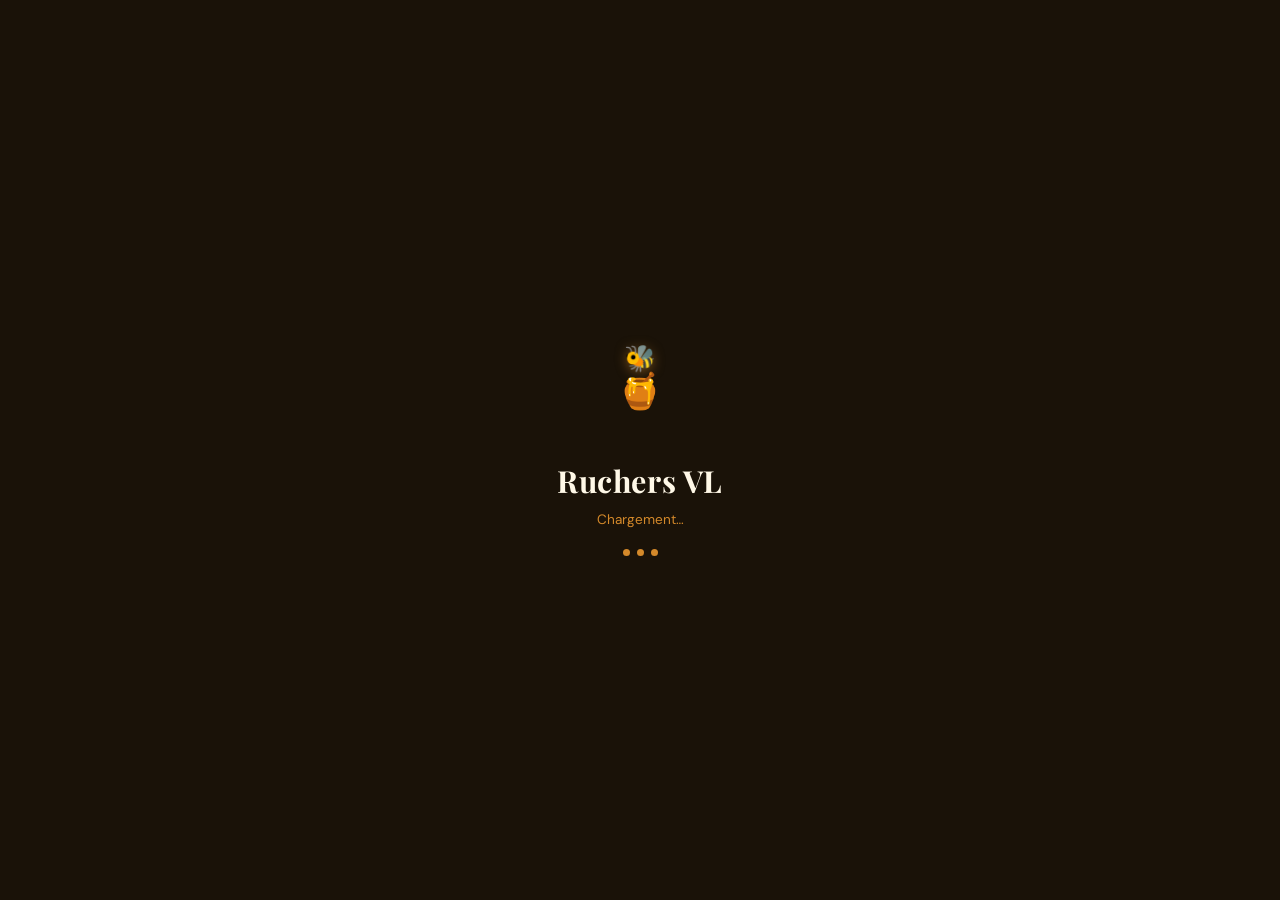
==== index.html @ e81f7f25 "Merge pull request #5 from Haotakush/feature/recap-declaration-mouvement feat: récapitulatif déclara" ====
<!DOCTYPE html>
<html lang="fr">
<head>
  <meta charset="UTF-8">
  <meta name="viewport" content="width=device-width, initial-scale=1.0, viewport-fit=cover">
  <meta name="apple-mobile-web-app-capable" content="yes">
  <meta name="apple-mobile-web-app-status-bar-style" content="black-translucent">
  <meta name="apple-mobile-web-app-title" content="Ruchers VL">
  <meta name="theme-color" content="#1A1208">
  <title>Ruchers VL</title>
  <link rel="manifest" href="manifest.json">
  <link rel="apple-touch-icon" href="data:image/svg+xml,<svg xmlns='http://www.w3.org/2000/svg' viewBox='0 0 100 100'><rect width='100' height='100' rx='22' fill='%231A1208'/><text y='.9em' font-size='72' x='12'>🐝</text></svg>">
  <link href="https://fonts.googleapis.com/css2?family=Playfair+Display:wght@700&family=DM+Sans:wght@300;400;500;600&family=DM+Mono:wght@400;500&display=swap" rel="stylesheet">
  <link rel="stylesheet" href="https://cdnjs.cloudflare.com/ajax/libs/leaflet/1.9.4/leaflet.min.css">
  <script src="https://cdnjs.cloudflare.com/ajax/libs/leaflet/1.9.4/leaflet.min.js"></script>
  <script src="https://www.gstatic.com/firebasejs/10.12.0/firebase-app-compat.js"></script>
  <script src="https://www.gstatic.com/firebasejs/10.12.0/firebase-auth-compat.js"></script>
  <script src="https://www.gstatic.com/firebasejs/10.12.0/firebase-firestore-compat.js"></script>
  <script src="https://www.gstatic.com/firebasejs/10.12.0/firebase-storage-compat.js"></script>
  <link rel="stylesheet" href="css/style.css">
  <style>
    /* =====================================================
       LOADING SCREEN — Écran de chargement
       ===================================================== */
    #loading-screen {
      position: fixed;
      inset: 0;
      background: #1A1208;
      display: flex;
      align-items: center;
      justify-content: center;
      z-index: 99999;
      opacity: 1;
      transition: opacity 0.45s ease;
    }
    #loading-screen.ls-fade-out {
      opacity: 0;
      pointer-events: none;
    }
    .ls-content {
      display: flex;
      flex-direction: column;
      align-items: center;
      gap: 10px;
      padding: 0 24px;
    }
    /* Conteneur de l'orbite */
    .ls-bee-wrap {
      position: relative;
      width: 96px;
      height: 96px;
      display: flex;
      align-items: center;
      justify-content: center;
      margin-bottom: 6px;
    }
    /* Pot de miel au centre qui pulse */
    .ls-center {
      font-size: 2.2rem;
      animation: ls-center-pulse 2s ease-in-out infinite;
      line-height: 1;
    }
    /* Bras qui tourne */
    .ls-orbit {
      position: absolute;
      inset: 0;
      animation: ls-spin 2.2s linear infinite;
    }
    /* L'abeille, en haut du bras, qui contre-tourne pour rester droite */
    .ls-bee {
      position: absolute;
      top: 2px;
      left: 50%;
      font-size: 1.6rem;
      line-height: 1;
      transform: translateX(-50%);
      animation: ls-counter 2.2s linear infinite;
      filter: drop-shadow(0 2px 6px rgba(212,137,42,0.5));
    }
    @keyframes ls-spin {
      to { transform: rotate(360deg); }
    }
    @keyframes ls-counter {
      to { transform: translateX(-50%) rotate(-360deg); }
    }
    @keyframes ls-center-pulse {
      0%, 100% { transform: scale(1);    opacity: 0.85; }
      50%       { transform: scale(1.12); opacity: 1;    }
    }
    /* Titre */
    .ls-title {
      font-family: 'Playfair Display', serif;
      font-size: 1.9rem;
      font-weight: 700;
      color: #FFF8E7;
      letter-spacing: 0.02em;
      margin-top: 4px;
    }
    /* Message animé */
    .ls-msg {
      font-family: 'DM Sans', sans-serif;
      font-size: 0.85rem;
      color: #D4892A;
      min-height: 22px;
      transition: opacity 0.3s ease;
      text-align: center;
    }
    /* Dots de chargement */
    .ls-dots {
      display: flex;
      gap: 7px;
      margin-top: 6px;
    }
    .ls-dots span {
      width: 7px;
      height: 7px;
      border-radius: 50%;
      background: #D4892A;
      animation: ls-dot 1.4s ease-in-out infinite;
    }
    .ls-dots span:nth-child(2) { animation-delay: 0.22s; }
    .ls-dots span:nth-child(3) { animation-delay: 0.44s; }
    @keyframes ls-dot {
      0%, 80%, 100% { transform: scale(0.7); opacity: 0.3; }
      40%            { transform: scale(1.2); opacity: 1;   }
    }
  </style>
</head>
<body>

<!-- ============================================================
     ÉCRAN DE CHARGEMENT
     ============================================================ -->
<div id="loading-screen">
  <div class="ls-content">
    <div class="ls-bee-wrap">
      <span class="ls-center">🍯</span>
      <div class="ls-orbit">
        <span class="ls-bee">🐝</span>
      </div>
    </div>
    <div class="ls-title">Ruchers VL</div>
    <div class="ls-msg" id="ls-msg">Chargement…</div>
    <div class="ls-dots">
      <span></span><span></span><span></span>
    </div>
  </div>
</div>


<!-- ============================================================
     ÉCRAN DE CONNEXION
     ============================================================ -->
<div id="login-screen" style="display:none;">
  <div class="login-card">
    <div class="login-emoji">🐝</div>
    <h1>Ruchers VL</h1>
    <p class="login-subtitle">Votre carnet d'apiculteur numérique</p>

    <!-- Formulaire connexion -->
    <div id="login-form">
      <input type="email" class="login-input" id="login-email"
        placeholder="Email" autocomplete="email"
        onkeypress="handleLoginKeypress(event)">
      <input type="password" class="login-input" id="login-pass"
        placeholder="Mot de passe" autocomplete="current-password"
        onkeypress="handleLoginKeypress(event)">
      <button class="login-btn" id="login-btn" onclick="doLogin()">Se connecter</button>
      <div class="login-error" id="login-error"></div>
      <button class="login-switch-btn" style="font-size:0.75rem;opacity:0.7;margin-top:2px;" onclick="showForgotPassword()">
        Mot de passe oublié ?
      </button>
      <button class="login-switch-btn" onclick="toggleCreateAccount()">
        Pas encore de compte ? Créer un compte →
      </button>
    </div>

    <!-- Formulaire mot de passe oublié -->
    <div id="forgot-form" style="display:none;">
      <div class="login-section-title">Réinitialiser le mot de passe</div>
      <p style="font-size:0.8rem;color:#aaa;margin-bottom:12px;text-align:center;">Un email de réinitialisation vous sera envoyé.</p>
      <input type="email" class="login-input" id="forgot-email"
        placeholder="Votre adresse email"
        onkeypress="if(event.key==='Enter') doForgotPassword()">
      <button class="login-btn" id="forgot-btn" onclick="doForgotPassword()">Envoyer le lien</button>
      <div class="login-error" id="forgot-msg" style="text-align:center;"></div>
      <button class="login-switch-btn" onclick="showLoginForm()">← Retour à la connexion</button>
    </div>

    <!-- Formulaire création de compte -->
    <div id="create-form" style="display:none;">
      <div class="login-section-title">Créer un compte</div>
      <input type="email" class="login-input" id="create-email"
        placeholder="Email" autocomplete="email"
        onkeypress="handleCreateKeypress(event)">
      <input type="password" class="login-input" id="create-pass"
        placeholder="Mot de passe (min. 6 caractères)"
        onkeypress="handleCreateKeypress(event)">
      <input type="password" class="login-input" id="create-pass2"
        placeholder="Confirmer le mot de passe"
        onkeypress="handleCreateKeypress(event)">
      <button class="login-btn" id="create-btn" onclick="doCreateAccount()">Créer le compte</button>
      <div class="login-error" id="create-error"></div>
      <button class="login-switch-btn" onclick="toggleCreateAccount()">
        ← Retour à la connexion
      </button>
    </div>
  </div>
</div>


<!-- ============================================================
     CONTENEUR DE L'APP
     ============================================================ -->
<div id="app-container">

<!-- TOPBAR -->
<div class="topbar">
  <div class="topbar-brand">
    <span>🐝</span>
    <div>
      <h1 id="topbar-title">Ruchers VL</h1>
      <p  id="topbar-sub">Chargement…</p>
    </div>
  </div>
  <div class="topbar-actions">
    <span id="sync-indicator" class="sync-indicator"></span>
    <button class="topbar-btn" onclick="forceSyncFromFirestore()" title="Synchroniser">🔄</button>
  </div>
</div>


<!-- ZONE DE SCROLL -->
<div class="scroll-area" id="scroll-area">


  <!-- DASHBOARD -->
  <div id="tab-dashboard" class="section active">
    <div id="install-banner-wrap"></div>
    <div id="sync-status-bar"></div>
    <div class="stats-row">
      <div class="stat-card">
        <span class="stat-icon">🐝</span>
        <span class="stat-value" id="s-ruches">0</span>
        <span class="stat-label">Ruches actives</span>
      </div>
      <div class="stat-card">
        <span class="stat-icon">📋</span>
        <span class="stat-value" id="s-visites">0</span>
        <span class="stat-label">Visites</span>
      </div>
      <div class="stat-card">
        <span class="stat-icon">💊</span>
        <span class="stat-value" id="s-traits">0</span>
        <span class="stat-label">Traitements</span>
      </div>
      <div class="stat-card">
        <span class="stat-icon">📍</span>
        <span class="stat-value" id="s-sites">0</span>
        <span class="stat-label">Sites</span>
      </div>
    </div>
    <div class="card">
      <div class="card-title">📈 Visites — 6 derniers mois</div>
      <div class="chart-container" style="height:140px;">
        <canvas id="chart-visites" class="chart"></canvas>
      </div>
    </div>
    <div class="card">
      <div class="card-title">📊 Fréquence de visite par rucher</div>
      <div id="visite-freq"></div>
    </div>
    <div class="card" id="card-rappels" style="display:none;">
      <div class="card-title" style="display:flex;justify-content:space-between;align-items:center;">
        <span>📌 Rappels</span>
        <button class="btn-notif" id="btn-notif" onclick="requestNotifPermission()" style="display:none;">
          🔔 Activer les notifications
        </button>
      </div>
      <div id="rappels-list"></div>
    </div>
    <div class="card">
      <div class="card-title">🔔 Recommandations</div>
      <div id="recommandations"></div>
    </div>
    <div class="card">
      <div class="card-title">🕐 Activité récente</div>
      <div class="timeline" id="timeline"></div>
    </div>
    <div class="card">
      <div class="card-title">Répartition par zone</div>
      <div id="zone-bars"></div>
    </div>
  </div>


  <!-- JOURNAL -->
  <div id="tab-journal" class="section">
    <div style="display:flex;gap:8px;margin-bottom:12px;">
      <select class="form-select" style="font-size:0.82rem;padding:8px 10px;flex:1;"
        id="flt-rucher" onchange="renderJournal()">
        <option value="">Tous ruchers</option>
      </select>
      <select class="form-select" style="font-size:0.82rem;padding:8px 10px;flex:1;"
        id="flt-force" onchange="renderJournal()">
        <option value="">Toutes forces</option>
        <option>Forte</option>
        <option>Moyenne</option>
        <option>Faible</option>
      </select>
    </div>
    <div id="journal-list"></div>
  </div>


  <!-- SANITAIRE -->
  <div id="tab-sanitaire" class="section">
    <div class="info-banner">
      ⚠️ <strong>La Réunion est indemne de Varroa.</strong>
      Toute suspicion = signalement immédiat au GDSA.
    </div>

    <!-- Bannière rappel comptage (affichée dynamiquement) -->
    <div id="comptage-reminder" style="display:none;background:#1a2a3a;border:1px solid #2a4a6a;border-radius:12px;padding:12px 14px;margin-bottom:12px;display:none;align-items:center;gap:10px;">
      <span style="font-size:1.3rem;">🔬</span>
      <div style="flex:1;font-size:0.82rem;line-height:1.5;">
        <strong style="color:#64B5F6;" id="comptage-reminder-title">Période de comptage varroa</strong><br>
        <span style="color:#aaa;" id="comptage-reminder-text">Pensez à effectuer un comptage ce mois-ci.</span>
      </div>
      <button onclick="openVarroaGuide()" style="flex-shrink:0;padding:5px 10px;border-radius:8px;border:none;background:#2a4a6a;color:#64B5F6;font-size:0.75rem;font-weight:600;cursor:pointer;">Guide ℹ️</button>
    </div>

    <!-- Bouton guide varroa -->
    <div style="display:flex;justify-content:flex-end;margin-bottom:8px;">
      <button onclick="openVarroaGuide()" style="padding:6px 14px;border-radius:10px;border:1px solid var(--border);background:var(--card);color:var(--soft);font-size:0.78rem;cursor:pointer;">ℹ️ Guide varroa & VP100</button>
    </div>

    <div id="sanitaire-list"></div>
  </div>


  <!-- RUCHERS -->
  <div id="tab-ruchers" class="section">
    <div class="info-banner">
      📸 Appuyez sur <strong>+</strong> pour ajouter des photos. Elles sont synchronisées sur tous vos appareils.
    </div>
    <div id="ruchers-list"></div>
  </div>


  <!-- REGISTRE -->
  <div id="tab-registre" class="section">
    <div class="registre-header">
      <h2>📖 Registre d'Élevage Apicole</h2>
      <p id="reg-header-info">Chargement…<br>Conforme à l'arrêté du 11 août 1994</p>
    </div>
    <button class="btn-pdf" onclick="exportPDF()">📄 Exporter en PDF</button>
    <div id="registre-content"></div>
  </div>


  <!-- CARTE -->
  <div id="tab-carte" class="section"
    style="padding:0; position:relative; height:calc(100vh - 120px);">
    <div id="map" style="width:100%; height:100%;"></div>
    <div class="map-legend" id="map-legend">
      <div class="legend-item"><div class="legend-dot" style="background:#4CAF50"></div>Bas — OK</div>
      <div class="legend-item"><div class="legend-dot" style="background:#FFB300"></div>Mi-pentes — OK</div>
      <div class="legend-item"><div class="legend-dot" style="background:#1E88E5"></div>Hauts — OK</div>
      <div class="legend-item"><div class="legend-dot" style="background:#EF5350"></div>Urgent &gt;30j</div>
      <div class="legend-item"><div class="legend-dot" style="background:#FF9800"></div>Attention &gt;14j</div>
    </div>
  </div>


  <!-- PLUS — Menu principal -->
  <div id="tab-plus" class="section">
    <button class="menu-item" onclick="showTab('params',null);loadParamsUI()">⚙️ Paramètres</button>
    <button class="menu-item" onclick="showTab('calendrier',null);renderCalendrier()">🍯 Calendrier mellifère</button>
    <button class="menu-item" onclick="showTab('registre',null);renderRegistre()">📖 Registre d'élevage</button>
    <button class="menu-item" onclick="showTab('admin',null);initAdminConformite()">🛡 Admin &amp; Conformité</button>
    <button class="menu-item" onclick="showTab('documents',null);populateDocRucherSelect();renderDocuments()">📎 Documents réglementaires</button>
    <button class="menu-item" onclick="openModal('modal-cgu')">📄 CGU &amp; Confidentialité</button>
    <div id="logout-wrap" style="margin-top:20px;"></div>
    <div style="margin-top:8px;">
      <button class="menu-item" style="color:#EF5350;border-color:#5a2a2a;" onclick="confirmDeleteAccount()">🗑 Supprimer mon compte</button>
    </div>
  </div>

  <!-- PARAMÈTRES -->
  <div id="tab-params" class="section">
    <button class="btn-back" onclick="showTab('plus',null)">← Retour</button>
    <div class="card">
      <div class="card-title">⚙️ Mes informations</div>
      <div class="form-row"><label class="form-label">Nom / Raison sociale</label>
        <input class="param-input" id="p-nom" placeholder="Ex : DUPONT Jean"></div>
      <div class="form-row"><label class="form-label">NAPI</label>
        <input class="param-input" id="p-napi" placeholder="Ex : A5100000"></div>
      <div class="form-row"><label class="form-label">N° SIRET</label>
        <input class="param-input" id="p-siret" placeholder="Ex : 12345678900000"></div>
      <div class="form-row"><label class="form-label">Adresse</label>
        <input class="param-input" id="p-adresse" placeholder="Votre adresse…"></div>
      <div class="form-row"><label class="form-label">Email</label>
        <input class="param-input" id="p-email" type="email" placeholder="votre@email.fr"></div>
      <div class="form-row"><label class="form-label">Date déclaration</label>
        <input class="param-input" id="p-datedecl" placeholder="JJ/MM/AAAA"></div>
      <div class="form-row"><label class="form-label">Référence déclaration</label>
        <input class="param-input" id="p-refdecl" placeholder="Ex : 2025-00000000"></div>
      <div class="form-row"><label class="form-label">Colonies déclarées</label>
        <input class="param-input" id="p-colonies" type="number" placeholder="Ex : 50"></div>
      <button class="btn-param-save" onclick="saveParams()">✓ Enregistrer</button>
    </div>
  </div>

  <!-- CALENDRIER MELLIFÈRE -->
  <div id="tab-calendrier" class="section">
    <button class="btn-back" onclick="showTab('plus',null)">← Retour</button>
    <div class="card" style="overflow-x:auto;padding:12px 8px;">
      <div class="card-title" style="padding:0 8px 10px;">🍯 Plantes mellifères — Sud &amp; Ouest</div>
      <table class="cal-table">
        <thead><tr>
          <th class="col-p">Plante</th>
          <th>J</th><th>F</th><th>M</th><th>A</th><th>M</th><th>J</th>
          <th>J</th><th>A</th><th>S</th><th>O</th><th>N</th><th>D</th>
        </tr></thead>
        <tbody id="cal-body"></tbody>
      </table>
      <div style="margin-top:10px;font-size:0.7rem;color:var(--mid);padding:0 4px;">
        <span class="cm">+</span> Miellée principale &nbsp;·&nbsp; <span class="ca">/</span> Appoint
      </div>
    </div>
  </div>

  <!-- TRANSHUMANCE -->
  <div id="tab-transhumance" class="section">
    <!-- Carte des mouvements -->
    <div id="mouv-map-container" style="display:none;margin:0 0 16px;border-radius:14px;overflow:hidden;border:1px solid rgba(212,130,10,0.2);">
      <div id="mouv-map" style="height:220px;width:100%;"></div>
    </div>
    <!-- Journal des mouvements (registre légal) -->
    <div style="display:flex;justify-content:space-between;align-items:center;margin:0 0 12px;">
      <div class="card-title" style="margin:0;">🚛 Journal des mouvements</div>
      <button class="btn-save" style="padding:6px 16px;font-size:0.8rem;" onclick="openNewMouvement()">+ Ajouter</button>
    </div>
    <div style="font-size:.75rem;color:var(--soft);margin-bottom:12px;">
      Conforme arrêté du 5 juin 2000 — apparaîtra dans la Section 5 du registre d'élevage.
    </div>
    <div id="mouvements-list"></div>
  </div>

  <!-- ADMIN & CONFORMITÉ -->
  <div id="tab-admin" class="section">
    <button class="btn-back" onclick="showTab('plus',null)">← Retour</button>
    <div id="sub-admin">
      <!-- Contenu injecté dynamiquement par admin-conformite.js -->
    </div>
  </div>

  <!-- DOCUMENTS RÉGLEMENTAIRES -->
  <div id="tab-documents" class="section">
    <button class="btn-back" onclick="showTab('plus',null)">← Retour</button>
    <div id="sub-documents"></div>
  </div>


</div><!-- /scroll-area -->

<!-- ============================================================
     MODAL : MOUVEMENT DE COLONIES
     ============================================================ -->
<div class="modal-overlay" id="modal-mouvement">
  <div class="modal">
    <div class="modal-handle"></div>
    <div class="modal-title">🚛 Nouveau mouvement de colonies</div>
    <div class="modal-body">
      <div class="form-row-2">
        <div>
          <label class="form-label">Date *</label>
          <input type="date" class="form-input" id="mouv-date">
        </div>
        <div>
          <label class="form-label">Nb colonies *</label>
          <input type="number" class="form-input" id="mouv-nb" min="1" placeholder="Ex : 5">
        </div>
      </div>
      <div class="form-row">
        <label class="form-label">Rucher d'origine *</label>
        <select class="form-select" id="mouv-origine">
          <option value="">— Sélectionner —</option>
        </select>
      </div>
      <div class="form-row">
        <label class="form-label">Lieu de destination <span style="color:var(--soft);font-weight:400;">(adresse ou GPS)</span></label>
        <div style="display:flex;gap:8px;align-items:center;">
          <input type="text" class="form-input" id="mouv-destination" placeholder="Ex : Plaine des Cafres, 97418" style="flex:1;">
          <button type="button" onclick="grabGPSForDestination()" id="btn-gps-dest"
            style="white-space:nowrap;padding:8px 10px;background:var(--accent);color:#fff;border:none;border-radius:10px;font-size:0.8rem;cursor:pointer;flex-shrink:0;">
            📍 GPS
          </button>
        </div>
        <div id="gps-dest-hint" style="font-size:0.72rem;color:var(--soft);margin-top:4px;display:none;">
          Coordonnées détectées — la destination sera visible sur la carte.
        </div>
      </div>
      <div class="form-row">
        <label class="form-label">Motif du mouvement</label>
        <select class="form-select" id="mouv-motif">
          <option value="Transhumance">🚛 Transhumance</option>
          <option value="Hivernage">❄️ Mise en hivernage</option>
          <option value="Miellée">🍯 Suivi de miellée</option>
          <option value="Traitement sanitaire">💊 Traitement sanitaire</option>
          <option value="Pollinisation">🌸 Pollinisation</option>
          <option value="Autre">📋 Autre</option>
        </select>
      </div>
      <div class="form-row">
        <label class="form-label">Observations</label>
        <textarea class="form-input" id="mouv-obs" rows="2" placeholder="Remarques complémentaires…" style="resize:vertical;"></textarea>
      </div>
    </div>
    <div class="modal-footer">
      <button class="btn-cancel" onclick="closeModal('modal-mouvement');resetMouvementForm()">Annuler</button>
      <button class="btn-save" onclick="saveMouvement()">✓ Enregistrer</button>
    </div>
  </div>
</div>

<!-- ============================================================
     MODAL : NOUVEAU DOCUMENT
     ============================================================ -->
<div class="modal-overlay" id="modal-new-doc">
  <div class="modal">
    <div class="modal-handle"></div>
    <div class="modal-title">📎 Ajouter un document</div>
    <div class="modal-body">
      <div class="form-row">
        <label class="form-label">Nom du document *</label>
        <input type="text" class="form-input" id="doc-label" placeholder="Ex : Ordonnance Apivar Mars 2026">
      </div>
      <div class="form-row-2">
        <div>
          <label class="form-label">Type *</label>
          <select class="form-select" id="doc-type">
            <option value="ordonnance">📋 Ordonnance</option>
            <option value="analyse">🔬 Analyse</option>
            <option value="declaration">📄 Déclaration</option>
            <option value="controle">🛡 Contrôle vét.</option>
            <option value="facture">🧾 Facture</option>
            <option value="autre">📎 Autre</option>
          </select>
        </div>
        <div>
          <label class="form-label">Rucher concerné</label>
          <select class="form-select" id="doc-rucher">
            <option value="">— Tous —</option>
          </select>
        </div>
      </div>
      <div class="form-row">
        <label class="form-label">Fichier * <span style="color:var(--soft);font-weight:400;">(PDF ou image, max 15 Mo)</span></label>
        <label style="display:flex;align-items:center;gap:10px;padding:12px 14px;background:var(--honey-pale);border:2px dashed var(--honey);border-radius:12px;cursor:pointer;">
          <span style="font-size:1.4rem;">📁</span>
          <div>
            <div style="font-weight:600;color:var(--honey);font-size:.85rem;">Choisir un fichier</div>
            <div id="doc-file-label" style="font-size:.75rem;color:var(--soft);margin-top:2px;">Aucun fichier sélectionné</div>
          </div>
          <input type="file" id="doc-file" accept=".pdf,image/*" style="display:none;" onchange="handleDocFileSelect(this)">
        </label>
      </div>
    </div>
    <div class="modal-footer">
      <button class="btn-cancel" onclick="closeModal('modal-new-doc');resetDocForm()">Annuler</button>
      <button class="btn-save" id="doc-save-btn" onclick="saveNewDocument()">✓ Enregistrer</button>
    </div>
  </div>
</div>

<button class="fab hidden" id="fab" onclick="openFab()">＋</button>

<nav class="bottom-nav">
  <button class="nav-item active" onclick="showTab('dashboard',this)">
    <span class="nav-icon">📊</span>Accueil
  </button>
  <button class="nav-item" onclick="showTab('journal',this)">
    <span class="nav-icon">📋</span>Visites
  </button>
  <button class="nav-item" onclick="showTab('sanitaire',this)">
    <span class="nav-icon">💊</span>Sanitaire
  </button>
  <button class="nav-item" onclick="showTab('ruchers',this)">
    <span class="nav-icon">📍</span>Ruchers
  </button>
  <button class="nav-item" onclick="showTab('carte',this); initMap()">
    <span class="nav-icon">🗺️</span>Carte
  </button>
  <button class="nav-item" onclick="showTab('transhumance',this);populateMouvRucherSelect();renderMouvements();setTimeout(()=>{if(mouvMapInstance)mouvMapInstance.invalidateSize();},300);">
    <span class="nav-icon">🚛</span>Transhumance
  </button>
  <button class="nav-item" onclick="showTab('plus',this)">
    <span class="nav-icon">☰</span>Plus
  </button>
</nav>


<!-- ============================================================
     MODAL : NOUVELLE VISITE
     ============================================================ -->
<div class="modal-overlay" id="modal-journal">
  <div class="modal">
    <div class="modal-handle"></div>
    <div class="modal-title">📋 Nouvelle visite</div>

    <div class="modal-body">

      <!-- Date + Rucher -->
      <div class="form-row-2">
        <div>
          <label class="form-label">Date *</label>
          <input type="date" class="form-input" id="j-date">
        </div>
        <div>
          <label class="form-label">Rucher *</label>
          <select class="form-select" id="j-rucher" onchange="onJournalRucherChange()">
            <option value="">—</option>
          </select>
        </div>
      </div>

      <!-- Nb ruches + Nb ruchettes (pré-remplis) -->
      <div class="form-row">
        <label class="form-label">Effectif</label>
        <div class="effectif-row">
          <div class="effectif-item">
            <div class="effectif-label">🐝 Ruches</div>
            <div class="cadre-stepper">
              <button type="button" class="step-btn" onclick="stepCadre('j-nb-ruches',-1,200)">−</button>
              <span class="step-val" id="j-nb-ruches">0</span>
              <button type="button" class="step-btn" onclick="stepCadre('j-nb-ruches',1,200)">+</button>
            </div>
          </div>
          <div class="effectif-item">
            <div class="effectif-label">🪣 Ruchettes</div>
            <div class="cadre-stepper">
              <button type="button" class="step-btn" onclick="stepCadre('j-nb-ruchettes',-1,50)">−</button>
              <span class="step-val" id="j-nb-ruchettes">0</span>
              <button type="button" class="step-btn" onclick="stepCadre('j-nb-ruchettes',1,50)">+</button>
            </div>
          </div>
        </div>
      </div>

      <!-- Météo -->
      <div class="form-row">
        <label class="form-label">Météo</label>
        <div class="quick-btns" id="j-meteo-btns">
          <button type="button" class="qbtn" onclick="selectQuick('j-meteo-btns','Ensoleillé',this)">☀️ Soleil</button>
          <button type="button" class="qbtn" onclick="selectQuick('j-meteo-btns','Nuageux',this)">☁️ Nuageux</button>
          <button type="button" class="qbtn" onclick="selectQuick('j-meteo-btns','Pluvieux',this)">🌧️ Pluie</button>
          <button type="button" class="qbtn" onclick="selectQuick('j-meteo-btns','Venteux',this)">💨 Vent</button>
        </div>
        <input type="hidden" id="j-meteo" value="">
      </div>

      <!-- Force colonie -->
      <div class="form-row">
        <label class="form-label">Force de la colonie</label>
        <div class="quick-btns" id="j-force-btns">
          <button type="button" class="qbtn" onclick="selectQuick('j-force-btns','Forte',this)">💪 Forte</button>
          <button type="button" class="qbtn" onclick="selectQuick('j-force-btns','Moyenne',this)">👌 Moyenne</button>
          <button type="button" class="qbtn" onclick="selectQuick('j-force-btns','Faible',this)">👎 Faible</button>
        </div>
        <input type="hidden" id="j-force" value="">
      </div>

      <!-- Marquage physique -->
      <div class="form-row">
        <label class="form-label">Marquage</label>
        <div class="marquage-grid" id="j-marquage-grid">
          <div class="marquage-item" data-val="Pierre seule">
            <span class="marquage-icon">🪨</span>
            <div>
              <div class="marquage-label">Pierre seule</div>
              <input class="champ-libre-input" placeholder="Description…" onclick="event.stopPropagation()">
            </div>
          </div>
          <div class="marquage-item" data-val="Bois seul">
            <span class="marquage-icon">🪵</span>
            <div>
              <div class="marquage-label">Bois seul</div>
              <input class="champ-libre-input" placeholder="Description…" onclick="event.stopPropagation()">
            </div>
          </div>
          <div class="marquage-item" data-val="Pierre + Bois">
            <span class="marquage-icon">🪨🪵</span>
            <div>
              <div class="marquage-label">Pierre + Bois</div>
              <input class="champ-libre-input" placeholder="Description…" onclick="event.stopPropagation()">
            </div>
          </div>
          <div class="marquage-item" data-val="Autre marquage">
            <span class="marquage-icon">🏷️</span>
            <div>
              <div class="marquage-label">Autre</div>
              <input class="champ-libre-input" placeholder="Décrire…" onclick="event.stopPropagation()">
            </div>
          </div>
        </div>
      </div>

      <!-- Interventions -->
      <div class="form-row">
        <label class="form-label">Interventions réalisées</label>
        <div class="check-grid" id="j-interventions-grid">
          <div class="check-item" data-val="Nourrissement">🍯 Nourrissement</div>
          <div class="check-item" data-val="Pose hausse">⬆️ Pose hausse</div>
          <div class="check-item" data-val="Récolte hausse">🪣 Récolte hausse</div>
          <div class="check-item" data-val="Pose traitement">💊 Pose traitement</div>
          <div class="check-item" data-val="Retrait traitement">✂️ Retrait traitement</div>
          <div class="check-item" data-val="Division">🔪 Division</div>
          <div class="check-item" data-val="Changement reine">👑 Chgt reine</div>
          <div class="check-item" data-val="Visite contrôle">🔍 Visite contrôle</div>
          <div class="check-item" data-val="Nettoyage rucher">🌿 Nettoyage rucher</div>
        </div>
      </div>

      <!-- Observations -->
      <div class="form-row">
        <label class="form-label">Observations libres</label>
        <textarea class="form-textarea" id="j-obs" placeholder="Notes, alertes, remarques…"></textarea>
      </div>

      <!-- Photos de la visite -->
      <div class="form-row">
        <label class="form-label">Photos</label>
        <div class="photo-scroll" id="j-photos-preview">
          <label class="photo-add" title="Ajouter des photos">
            <span style="font-size:1.4rem;">＋</span>
            <span>Photo</span>
            <input type="file" accept="image/*" multiple style="display:none"
              onchange="addVisitPhoto(this)">
          </label>
        </div>
      </div>

      <!-- Mémo audio -->
      <div class="form-row">
        <label class="form-label">Mémo vocal (max 1 min)</label>
        <div class="audio-recorder">
          <div style="display:flex;align-items:center;gap:10px;">
            <button type="button" class="audio-record-btn" id="j-record-btn"
              onclick="startRecording()">🎙 Enregistrer</button>
            <span class="audio-timer" id="j-record-timer"></span>
          </div>
          <div id="j-audio-preview"></div>
        </div>
      </div>

      <!-- Rappel J+ -->
      <div class="form-row">
        <label class="form-label">📌 Rappel (optionnel)</label>
        <div class="rappel-form">
          <input type="text" id="j-rappel-texte" class="form-input"
            placeholder="Ex : Contrôle varroa, vérif reine…">
          <div class="rappel-delai-row">
            <span class="rappel-delai-label">Délai</span>
            <button type="button" class="rappel-chip" onclick="setRappelJours(7)">J+7</button>
            <button type="button" class="rappel-chip" onclick="setRappelJours(14)">J+14</button>
            <button type="button" class="rappel-chip" onclick="setRappelJours(21)">J+21</button>
            <button type="button" class="rappel-chip" onclick="setRappelJours(30)">J+30</button>
            <input type="number" id="j-rappel-jours" class="form-input rappel-jours-input"
              placeholder="J+" min="1" max="90">
          </div>
        </div>
      </div>

    </div>
    <div class="modal-footer">
      <button class="btn-cancel" onclick="closeModal('modal-journal');resetJournalForm()">Annuler</button>
      <button class="btn-save" onclick="saveJournal()">✓ Enregistrer</button>
    </div>
  </div>
</div>


<!-- ============================================================
     MODAL : COMPTE RENDU
     ============================================================ -->
<div class="modal-overlay" id="modal-compte-rendu">
  <div class="modal">
    <div class="modal-handle"></div>
    <div class="modal-title">📋 Compte rendu de visite</div>
    <div class="modal-body" id="cr-content"></div>
    <div class="modal-footer">
      <button class="btn-cancel" onclick="closeModal('modal-compte-rendu')">Fermer</button>
    </div>
  </div>
</div>


<!-- ============================================================
     MODAL : TRAITEMENT SANITAIRE
     ============================================================ -->
<div class="modal-overlay" id="modal-sanitaire">
  <div class="modal">
    <div class="modal-handle"></div>
    <div class="modal-title">💊 Nouveau traitement</div>
    <div class="modal-body">
      <div class="form-row-2">
        <div>
          <label class="form-label">Date *</label>
          <input type="date" class="form-input" id="s-date">
        </div>
        <div>
          <label class="form-label">Rucher *</label>
          <select class="form-select" id="s-rucher"><option value="">—</option></select>
        </div>
      </div>
      <div class="form-row">
        <label class="form-label">Type de traitement</label>
        <div style="display:flex;gap:8px;flex-wrap:wrap;margin-bottom:6px;">
          <button type="button" class="type-chip" data-val="Varroa" onclick="selectTypeChip(this)">🪲 Varroa</button>
          <button type="button" class="type-chip" data-val="Loque" onclick="selectTypeChip(this)">🦠 Loque</button>
          <button type="button" class="type-chip" data-val="Nosémose" onclick="selectTypeChip(this)">🔬 Nosémose</button>
          <button type="button" class="type-chip" data-val="Autre" onclick="selectTypeChip(this)">✏️ Autre</button>
        </div>
        <input type="text" class="form-input" id="s-type" placeholder="Préciser si besoin…" style="margin-top:4px;">
      </div>
      <div class="form-row-2">
        <div><label class="form-label">Produit</label>
          <input type="text" class="form-input" id="s-produit" list="produits-varroa-list" placeholder="Choisir ou saisir…" autocomplete="off">
          <datalist id="produits-varroa-list">
            <option value="Apivar®">
            <option value="Apistan®">
            <option value="Apilife Var®">
            <option value="Formic Pro®">
            <option value="Varromed®">
            <option value="Calistrip Biox®">
            <option value="Oxybee®">
          </datalist>
        </div>
        <div><label class="form-label">Dose</label>
          <input type="text" class="form-input" id="s-dose"></div>
      </div>
      <div class="form-row-2">
        <div><label class="form-label">Durée</label>
          <input type="text" class="form-input" id="s-duree" placeholder="30 jours"></div>
        <div><label class="form-label">GDSA</label>
          <select class="form-select" id="s-gdsa">
            <option>Non</option><option>Oui</option>
          </select></div>
      </div>
      <div class="form-row">
        <label class="form-label">Motif / Réf. ordonnance</label>
        <input type="text" class="form-input" id="s-motif" placeholder="Ex : Traitement trimestriel · Ord. Dr Martin 15/03/2026">
      </div>
      <div class="form-row">
        <label class="form-label">Document joint <span style="color:var(--soft);font-weight:400;">(ordonnance, analyse…)</span></label>
        <div style="display:flex;align-items:center;gap:10px;">
          <label style="display:inline-flex;align-items:center;gap:6px;padding:8px 14px;background:var(--honey-pale);border:1.5px dashed var(--honey);border-radius:10px;cursor:pointer;font-size:.85rem;color:var(--honey);font-weight:600;">
            📎 Joindre
            <input type="file" id="s-doc-file" accept=".pdf,image/*" style="display:none;" onchange="handleSanitaireDocSelect(this)">
          </label>
          <span id="s-doc-name" style="font-size:.8rem;color:var(--soft);">Aucun document joint</span>
        </div>
      </div>
      <div class="form-row">
        <label class="form-label">Observations</label>
        <textarea class="form-textarea" id="s-obs"></textarea>
      </div>
    </div>
    <div class="modal-footer">
      <button class="btn-cancel" onclick="closeModal('modal-sanitaire');resetSanitaireForm()">Annuler</button>
      <button class="btn-save" onclick="saveSanitaire()">✓ Enregistrer</button>
    </div>
  </div>
</div>


<!-- ============================================================
     MODAL : NOUVEAU RUCHER
     ============================================================ -->
<div class="modal-overlay" id="modal-rucher">
  <div class="modal">
    <div class="modal-handle"></div>
    <div class="modal-title">📍 Nouveau rucher</div>
    <div class="modal-body">
      <div class="form-row-2">
        <div><label class="form-label">ID *</label>
          <input type="text" class="form-input" id="nr-id" placeholder="R10, R11…"></div>
        <div><label class="form-label">Nb ruches</label>
          <input type="number" class="form-input" id="nr-nb" placeholder="0"></div>
      </div>
      <div class="form-row-2">
        <div><label class="form-label">Nb ruchettes</label>
          <input type="number" class="form-input" id="nr-nb-ruchettes" placeholder="0"></div>
        <div><label class="form-label">Altitude (m)</label>
          <input type="number" class="form-input" id="nr-alt" placeholder="ex: 400"></div>
      </div>
      <div class="form-row">
        <label class="form-label">Lieu-dit *</label>
        <input type="text" class="form-input" id="nr-lieu" placeholder="Nom du lieu">
      </div>
      <div class="form-row-2">
        <div><label class="form-label">Code postal</label>
          <input type="text" class="form-input" id="nr-cp" placeholder="974xx"></div>
        <div><label class="form-label">Zone</label>
          <select class="form-select" id="nr-zone">
            <option value="Bas">Bas (0–400m)</option>
            <option value="Mi-pentes">Mi-pentes (400–800m)</option>
            <option value="Hauts">Hauts (800m+)</option>
          </select></div>
      </div>
      <div class="form-row">
        <label class="form-label">Position GPS</label>
        <button type="button" id="btn-gps-nr" onclick="grabGPSForRucher('nr')"
          style="width:100%;padding:10px 0;background:var(--accent);color:#fff;border:none;border-radius:10px;font-size:0.88rem;font-weight:600;cursor:pointer;letter-spacing:0.02em;">
          📍 Ma position GPS actuelle
        </button>
        <div id="gps-hint-nr" style="font-size:0.72rem;color:var(--soft);margin-top:4px;display:none;"></div>
      </div>
      <div class="form-row-2" style="margin-top:4px;">
        <div><label class="form-label" style="font-size:0.68rem;">Latitude (manuel)</label>
          <div style="display:flex;gap:6px;align-items:center;">
            <input type="text" inputmode="decimal" class="form-input" id="nr-lat" placeholder="-21.xxxx" style="flex:1;font-size:0.82rem;">
            <button type="button" onclick="toggleSign('nr-lat')" style="flex-shrink:0;padding:0 10px;height:42px;border-radius:8px;border:1px solid var(--border);background:var(--card);color:var(--text);font-size:1.1rem;cursor:pointer;" title="Changer le signe">±</button>
          </div>
        </div>
        <div><label class="form-label" style="font-size:0.68rem;">Longitude (manuel)</label>
          <div style="display:flex;gap:6px;align-items:center;">
            <input type="text" inputmode="decimal" class="form-input" id="nr-lng" placeholder="55.xxxx" style="flex:1;font-size:0.82rem;">
            <button type="button" onclick="toggleSign('nr-lng')" style="flex-shrink:0;padding:0 10px;height:42px;border-radius:8px;border:1px solid var(--border);background:var(--card);color:var(--text);font-size:1.1rem;cursor:pointer;" title="Changer le signe">±</button>
          </div>
        </div>
      </div>
    </div>
    <div class="modal-footer">
      <button class="btn-cancel" onclick="closeModal('modal-rucher')">Annuler</button>
      <button class="btn-save" onclick="saveNewRucher()">✓ Ajouter</button>
    </div>
  </div>
</div>


<!-- ============================================================
     MODAL : MODIFIER RUCHER
     ============================================================ -->
<div class="modal-overlay" id="modal-edit-rucher">
  <div class="modal">
    <div class="modal-handle"></div>
    <div class="modal-title">✏️ Modifier le rucher</div>
    <div class="modal-body">
      <div class="form-row-2">
        <div><label class="form-label">ID</label>
          <input type="text" class="form-input" id="er-id" readonly
            style="background:var(--border);cursor:not-allowed;"></div>
        <div><label class="form-label">Nb ruches</label>
          <input type="number" class="form-input" id="er-nb" placeholder="0"></div>
      </div>
      <div class="form-row-2">
        <div><label class="form-label">Nb ruchettes</label>
          <input type="number" class="form-input" id="er-nb-ruchettes" placeholder="0"></div>
        <div><label class="form-label">Altitude (m)</label>
          <input type="number" class="form-input" id="er-alt" placeholder="ex: 400"></div>
      </div>
      <div class="form-row">
        <label class="form-label">Lieu-dit *</label>
        <input type="text" class="form-input" id="er-lieu" placeholder="Nom du lieu">
      </div>
      <div class="form-row-2">
        <div><label class="form-label">Code postal</label>
          <input type="text" class="form-input" id="er-cp" placeholder="974xx"></div>
        <div><label class="form-label">Zone</label>
          <select class="form-select" id="er-zone">
            <option value="Bas">Bas (0–400m)</option>
            <option value="Mi-pentes">Mi-pentes (400–800m)</option>
            <option value="Hauts">Hauts (800m+)</option>
          </select></div>
      </div>
      <div class="form-row">
        <label class="form-label">Position GPS</label>
        <button type="button" id="btn-gps-er" onclick="grabGPSForRucher('er')"
          style="width:100%;padding:10px 0;background:var(--accent);color:#fff;border:none;border-radius:10px;font-size:0.88rem;font-weight:600;cursor:pointer;letter-spacing:0.02em;">
          📍 Ma position GPS actuelle
        </button>
        <div id="gps-hint-er" style="font-size:0.72rem;color:var(--soft);margin-top:4px;display:none;"></div>
      </div>
      <div class="form-row-2" style="margin-top:4px;">
        <div><label class="form-label" style="font-size:0.68rem;">Latitude (manuel)</label>
          <div style="display:flex;gap:6px;align-items:center;">
            <input type="text" inputmode="decimal" class="form-input" id="er-lat" placeholder="-21.xxxx" style="flex:1;font-size:0.82rem;">
            <button type="button" onclick="toggleSign('er-lat')" style="flex-shrink:0;padding:0 10px;height:42px;border-radius:8px;border:1px solid var(--border);background:var(--card);color:var(--text);font-size:1.1rem;cursor:pointer;" title="Changer le signe">±</button>
          </div>
        </div>
        <div><label class="form-label" style="font-size:0.68rem;">Longitude (manuel)</label>
          <div style="display:flex;gap:6px;align-items:center;">
            <input type="text" inputmode="decimal" class="form-input" id="er-lng" placeholder="55.xxxx" style="flex:1;font-size:0.82rem;">
            <button type="button" onclick="toggleSign('er-lng')" style="flex-shrink:0;padding:0 10px;height:42px;border-radius:8px;border:1px solid var(--border);background:var(--card);color:var(--text);font-size:1.1rem;cursor:pointer;" title="Changer le signe">±</button>
          </div>
        </div>
      </div>
    </div>
    <div class="modal-footer">
      <button class="btn-cancel" onclick="closeModal('modal-edit-rucher')">Annuler</button>
      <button class="btn-save" onclick="saveEditRucher()">✓ Enregistrer</button>
    </div>
  </div>
</div>


<!-- ============================================================
     MODAL : CONFIRMATION SUPPRESSION
     ============================================================ -->
<div class="modal-overlay" id="modal-confirm">
  <div class="modal modal-confirm-inner">
    <div class="modal-handle"></div>
    <div class="modal-title">⚠️ Confirmation</div>
    <div class="modal-body">
      <p id="confirm-message" style="font-size:0.9rem;color:var(--ink);text-align:center;padding:8px 0;"></p>
    </div>
    <div class="modal-footer">
      <button class="btn-cancel" onclick="confirmNo()">Annuler</button>
      <button class="btn-save" style="background:linear-gradient(135deg,#E53935,#C62828);" onclick="confirmYes()">🗑 Supprimer</button>
    </div>
  </div>
</div>


<!-- ============================================================
     MODAL : NOUVEAUTÉS (affiché automatiquement à chaque version)
     ============================================================ -->
<div class="modal-overlay" id="modal-whats-new" style="display:none;align-items:center;padding:20px;">
  <div class="modal" style="border-radius:20px;max-height:80vh;display:flex;flex-direction:column;">
    <div class="modal-handle"></div>

    <!-- En-tête -->
    <div style="padding:20px 20px 0;flex-shrink:0;">
      <div style="display:flex;align-items:center;gap:10px;margin-bottom:4px;">
        <span style="font-size:1.6rem;">🍯</span>
        <div>
          <div style="font-family:'Playfair Display',serif;font-size:1.15rem;font-weight:700;color:var(--ink);">
            Nouveautés
          </div>
          <div id="wn-version" style="font-size:0.75rem;color:var(--honey);font-weight:600;font-family:'DM Mono',monospace;"></div>
        </div>
      </div>
    </div>

    <!-- Contenu scrollable — ✏️ MODIFIER ICI À CHAQUE MAJ -->
    <div class="modal-body" id="wn-content" style="overflow-y:auto;padding:16px 20px;flex:1;">

      <!-- === V2.0 === -->
      <div class="wn-section">
        <div class="wn-badge" style="background:#D4892A;">V2.0</div>

        <div class="wn-item">
          <span class="wn-icon">🗺️</span>
          <div>
            <div class="wn-title">Carte des transhumances</div>
            <div class="wn-desc">Chaque mouvement de rucher s'affiche sur une mini-carte Leaflet. Les destinations GPS sont reliées par une flèche pointillée depuis l'origine.</div>
          </div>
        </div>

        <div class="wn-item">
          <span class="wn-icon">📍</span>
          <div>
            <div class="wn-title">GPS en un tap dans les ruchers</div>
            <div class="wn-desc">Bouton "Ma position GPS actuelle" dans les fiches rucher — capturez vos coordonnées exactes sur le terrain sans saisie manuelle.</div>
          </div>
        </div>

        <div class="wn-item">
          <span class="wn-icon">🚛</span>
          <div>
            <div class="wn-title">GPS destination de mouvement</div>
            <div class="wn-desc">Lors d'un mouvement de colonies, capturez les coordonnées GPS de votre destination directement depuis le formulaire.</div>
          </div>
        </div>

        <div class="wn-item">
          <span class="wn-icon">⏳</span>
          <div>
            <div class="wn-title">Écran de chargement</div>
            <div class="wn-desc">Un écran de démarrage avec l'abeille animée s'affiche pendant la synchronisation — plus d'attente silencieuse à l'ouverture de l'app.</div>
          </div>
        </div>

        <div class="wn-item">
          <span class="wn-icon">🔄</span>
          <div>
            <div class="wn-title">Cache offline amélioré</div>
            <div class="wn-desc">Tous les modules (mouvements, documents, conformité) sont désormais disponibles hors connexion grâce au Service Worker mis à jour.</div>
          </div>
        </div>
      </div>
      <!-- === FIN V2.0 === -->

      <!-- === V1.3 === -->
      <div class="wn-section" style="margin-top:16px;opacity:0.65;">
        <div class="wn-badge" style="background:#888;font-size:0.7rem;">V1.3</div>

        <div class="wn-item">
          <span class="wn-icon">📸</span>
          <div>
            <div class="wn-title">Photos dans les visites</div>
            <div class="wn-desc">Ajoutez des photos directement lors d'une visite, sauvegardées dans le cloud.</div>
          </div>
        </div>

        <div class="wn-item">
          <span class="wn-icon">🎙</span>
          <div>
            <div class="wn-title">Mémo vocal</div>
            <div class="wn-desc">Enregistrez une note vocale pendant vos observations. Réécoutez-la depuis le compte rendu.</div>
          </div>
        </div>

        <div class="wn-item">
          <span class="wn-icon">☁️</span>
          <div>
            <div class="wn-title">Synchronisation multi-appareils</div>
            <div class="wn-desc">Vos données se synchronisent automatiquement entre tous vos appareils connectés.</div>
          </div>
        </div>
      </div>
      <!-- === FIN V1.3 === -->

    </div>

    <!-- Pied -->
    <div class="modal-footer" style="flex-shrink:0;">
      <button class="btn-save" style="width:100%;" onclick="dismissWhatsNew()">C'est parti ! 🐝</button>
    </div>
  </div>
</div>


<!-- LIGHTBOX -->
<div class="lightbox" id="lightbox" onclick="closeLightbox()">
  <button class="lightbox-close">✕</button>
  <img id="lb-img" src="" alt="Photo du rucher">
</div>

<!-- TOAST -->
<div class="toast" id="toast"></div>

<!-- BANNIÈRE MISE À JOUR PWA -->
<div id="update-banner" style="
  display:none;
  position:fixed;
  bottom:80px;
  left:50%;
  transform:translateX(-50%);
  background:#1A1208;
  color:#FFF8E7;
  padding:12px 16px;
  border-radius:16px;
  box-shadow:0 4px 24px rgba(0,0,0,0.45);
  z-index:9999;
  align-items:center;
  gap:12px;
  font-family:'DM Sans',sans-serif;
  font-size:0.85rem;
  white-space:nowrap;
  max-width:calc(100vw - 40px);
  border:1px solid rgba(212,137,42,0.3);
">
  <span>🆕 Mise à jour disponible !</span>
  <button id="update-btn" style="
    background:#D4892A;
    color:#fff;
    border:none;
    border-radius:10px;
    padding:6px 14px;
    font-weight:600;
    cursor:pointer;
    font-family:'DM Sans',sans-serif;
    font-size:0.82rem;
  ">Actualiser</button>
  <button onclick="document.getElementById('update-banner').style.display='none'" style="
    background:none;
    border:none;
    color:rgba(255,248,231,0.5);
    cursor:pointer;
    font-size:1rem;
    padding:0 2px;
  ">✕</button>
</div>

<!-- ============================================================
     MODAL : RÉCAPITULATIF DÉCLARATION DE MOUVEMENT
     ============================================================ -->
<div class="modal-overlay" id="modal-recap">
  <div class="modal">
    <div class="modal-handle"></div>
    <div class="modal-title">📋 Récapitulatif déclaration</div>
    <div class="modal-body" style="padding-bottom:8px;">

      <!-- Bandeau info -->
      <div style="background:#1a2a3a;border:1px solid #2a4a6a;border-radius:10px;padding:10px 14px;
                  font-size:0.75rem;color:#aaa;line-height:1.6;margin-bottom:16px;">
        ℹ️ Récapitulatif à utiliser pour remplir le formulaire en ligne sur
        <strong style="color:#64B5F6;">MesDémarches</strong> ou à envoyer par email à la DDPP.
      </div>

      <!-- Apiculteur -->
      <div style="font-size:0.7rem;font-weight:700;text-transform:uppercase;letter-spacing:0.08em;
                  color:var(--honey);margin-bottom:8px;">👤 Apiculteur</div>
      <div style="background:var(--card);border-radius:12px;padding:12px 14px;margin-bottom:14px;
                  display:flex;flex-direction:column;gap:7px;">
        <div style="display:flex;justify-content:space-between;font-size:0.82rem;">
          <span style="color:var(--soft);">Nom</span>
          <span id="recap-nom" style="font-weight:600;color:var(--ink);text-align:right;max-width:60%;">—</span>
        </div>
        <div style="display:flex;justify-content:space-between;font-size:0.82rem;">
          <span style="color:var(--soft);">NAPI</span>
          <span id="recap-napi" style="font-weight:600;color:var(--honey);font-family:'DM Mono',monospace;">—</span>
        </div>
        <div style="display:flex;justify-content:space-between;font-size:0.82rem;">
          <span style="color:var(--soft);">Adresse</span>
          <span id="recap-adresse" style="font-weight:600;color:var(--ink);text-align:right;max-width:60%;">—</span>
        </div>
        <div style="display:flex;justify-content:space-between;font-size:0.82rem;">
          <span style="color:var(--soft);">Email</span>
          <span id="recap-email" style="font-weight:600;color:var(--ink);">—</span>
        </div>
      </div>

      <!-- Rucher d'origine -->
      <div style="font-size:0.7rem;font-weight:700;text-transform:uppercase;letter-spacing:0.08em;
                  color:var(--honey);margin-bottom:8px;">📍 Rucher d'origine</div>
      <div style="background:var(--card);border-radius:12px;padding:12px 14px;margin-bottom:14px;
                  display:flex;flex-direction:column;gap:7px;">
        <div style="display:flex;justify-content:space-between;font-size:0.82rem;">
          <span style="color:var(--soft);">Identifiant</span>
          <span id="recap-rucher-id" style="font-weight:600;color:var(--ink);text-align:right;max-width:60%;">—</span>
        </div>
        <div style="display:flex;justify-content:space-between;font-size:0.82rem;">
          <span style="color:var(--soft);">Adresse</span>
          <span id="recap-rucher-adr" style="font-weight:600;color:var(--ink);text-align:right;max-width:60%;">—</span>
        </div>
        <div style="display:flex;justify-content:space-between;font-size:0.82rem;">
          <span style="color:var(--soft);">GPS</span>
          <span id="recap-gps" style="font-weight:600;color:var(--honey);font-family:'DM Mono',monospace;font-size:0.75rem;">—</span>
        </div>
      </div>

      <!-- Mouvement -->
      <div style="font-size:0.7rem;font-weight:700;text-transform:uppercase;letter-spacing:0.08em;
                  color:var(--honey);margin-bottom:8px;">🚛 Mouvement</div>
      <div style="background:var(--card);border-radius:12px;padding:12px 14px;margin-bottom:14px;
                  display:flex;flex-direction:column;gap:7px;">
        <div style="display:flex;justify-content:space-between;font-size:0.82rem;">
          <span style="color:var(--soft);">Date</span>
          <span id="recap-date" style="font-weight:600;color:var(--ink);">—</span>
        </div>
        <div style="display:flex;justify-content:space-between;font-size:0.82rem;">
          <span style="color:var(--soft);">Nb colonies</span>
          <span id="recap-nb" style="font-weight:600;color:var(--ink);">—</span>
        </div>
        <div style="display:flex;justify-content:space-between;font-size:0.82rem;">
          <span style="color:var(--soft);">Destination</span>
          <span id="recap-dest" style="font-weight:600;color:var(--ink);text-align:right;max-width:60%;">—</span>
        </div>
        <div style="display:flex;justify-content:space-between;font-size:0.82rem;">
          <span style="color:var(--soft);">Motif</span>
          <span id="recap-motif" style="font-weight:600;color:var(--ink);">—</span>
        </div>
        <div id="recap-obs-row" style="display:none;justify-content:space-between;font-size:0.82rem;">
          <span style="color:var(--soft);">Observations</span>
          <span id="recap-obs" style="font-weight:600;color:var(--ink);text-align:right;max-width:60%;">—</span>
        </div>
      </div>

    </div>
    <div class="modal-footer" style="gap:10px;">
      <button class="btn-cancel" onclick="closeModal('modal-recap')">Fermer</button>
      <button class="btn-save" onclick="partagerRecap()"
        style="display:flex;align-items:center;gap:6px;justify-content:center;">
        <span>📤</span> Partager
      </button>
    </div>
  </div>
</div>

</div><!-- /app-container -->


<!-- SCRIPTS -->
<script src="js/firebase-init.js"></script>
<script src="js/data.js"></script>
<script src="js/ui.js"></script>
<script src="js/journal.js"></script>
<script src="js/sanitaire.js"></script>
<script src="js/ruchers.js"></script>
<script src="js/dashboard.js"></script>
<script src="js/carte.js"></script>
<script src="js/registre.js"></script>
<script src="js/params-sync.js"></script>
<script src="js/documents.js"></script>
<script src="js/mouvements.js"></script>
<script src="js/firebase-db.js"></script>
<script src="js/app.js"></script>
<script src="js/firebase-auth.js"></script>
<script src="js/admin-conformite.js"></script>

<!-- ✏️ Changer WHATS_NEW_VERSION à chaque mise à jour -->
<script>
  const WHATS_NEW_VERSION = '2.0';

  function showWhatsNew() {
    const el = document.getElementById('modal-whats-new');
    const vEl = document.getElementById('wn-version');
    if (vEl) vEl.textContent = 'Version ' + WHATS_NEW_VERSION;
    if (el) el.style.display = 'flex';
  }

  function dismissWhatsNew() {
    const el = document.getElementById('modal-whats-new');
    if (el) el.style.display = 'none';
    localStorage.setItem('whatsNewSeen', WHATS_NEW_VERSION);
  }

  // Affiché après le login, pas avant — on expose la fonction pour app.js
  window._checkWhatsNew = function () {
    const seen = localStorage.getItem('whatsNewSeen');
    if (seen !== WHATS_NEW_VERSION) showWhatsNew();
  };
</script>

<!-- ============================================================
     SERVICE WORKER — Cache PWA + Notification de mise à jour
     ============================================================ -->
<script>
  if ('serviceWorker' in navigator) {
    window.addEventListener('load', () => {
      navigator.serviceWorker.register('./sw.js')
        .then(reg => {
          console.log('[App] Service Worker enregistré, scope :', reg.scope);

          // Cas 1 : un nouveau SW vient juste d'être trouvé
          reg.addEventListener('updatefound', () => {
            const newWorker = reg.installing;
            newWorker.addEventListener('statechange', () => {
              // Le nouveau SW est installé et attend (un ancien SW contrôle encore la page)
              if (newWorker.state === 'installed' && navigator.serviceWorker.controller) {
                showUpdateBanner(newWorker);
              }
            });
          });

          // Cas 2 : un SW en attente existait déjà avant ce chargement de page
          if (reg.waiting && navigator.serviceWorker.controller) {
            showUpdateBanner(reg.waiting);
          }

          // Forcer la vérification d'une mise à jour à chaque ouverture de l'appli
          reg.update();
        })
        .catch(err => console.warn('[App] Erreur enregistrement SW :', err));

      // Quand le nouveau SW prend le contrôle, recharger la page pour appliquer la MAJ
      navigator.serviceWorker.addEventListener('controllerchange', () => {
        window.location.reload();
      });
    });
  }

  function showUpdateBanner(worker) {
    const banner = document.getElementById('update-banner');
    const btn    = document.getElementById('update-btn');
    if (!banner || !btn) return;
    banner.style.display = 'flex';
    btn.onclick = () => {
      banner.style.display = 'none';
      worker.postMessage({ type: 'SKIP_WAITING' });
    };
  }
</script>

<!-- ============================================================
     MODAL : GUIDE VARROA
     ============================================================ -->
<div class="modal-overlay" id="modal-varroa-guide" onclick="if(event.target===this)closeModal('modal-varroa-guide')">
  <div class="modal" style="max-height:90vh;overflow-y:auto;">
    <div class="modal-handle"></div>
    <div class="modal-title">🪲 Guide Varroa — GDS Réunion</div>
    <div class="modal-body" style="padding-bottom:24px;">

      <!-- Comptages -->
      <div style="margin-bottom:18px;">
        <div style="font-weight:700;font-size:0.9rem;margin-bottom:10px;color:var(--accent);">🔬 Quand faire des comptages ?</div>
        <div style="display:flex;gap:8px;flex-wrap:wrap;margin-bottom:12px;">
          <span style="padding:4px 12px;border-radius:20px;background:#1a2a3a;color:#64B5F6;font-size:0.78rem;font-weight:600;">Décembre</span>
          <span style="padding:4px 12px;border-radius:20px;background:#1a2a3a;color:#64B5F6;font-size:0.78rem;font-weight:600;">Mars</span>
          <span style="padding:4px 12px;border-radius:20px;background:#1a2a3a;color:#64B5F6;font-size:0.78rem;font-weight:600;">Mai</span>
          <span style="padding:4px 12px;border-radius:20px;background:#1a2a3a;color:#64B5F6;font-size:0.78rem;font-weight:600;">Juillet</span>
        </div>
        <div style="font-size:0.78rem;color:var(--soft);line-height:1.6;">En sortie de miellée pour choisir le traitement adapté · En fin de traitement pour vérifier son efficacité</div>
      </div>

      <!-- Seuils VP100 -->
      <div style="margin-bottom:18px;">
        <div style="font-weight:700;font-size:0.9rem;margin-bottom:10px;color:var(--accent);">📊 Interpréter les seuils VP100</div>
        <div style="display:flex;flex-direction:column;gap:8px;">
          <div style="display:flex;align-items:flex-start;gap:10px;padding:10px;border-radius:10px;background:#1a2d1a;">
            <span style="font-size:1.1rem;">🟢</span>
            <div style="font-size:0.82rem;line-height:1.5;"><strong style="color:#4CAF50;">VP100 ≤ 3</strong><br><span style="color:#aaa;">Renouveler le comptage dans 1 mois</span></div>
          </div>
          <div style="display:flex;align-items:flex-start;gap:10px;padding:10px;border-radius:10px;background:#2a2a1a;">
            <span style="font-size:1.1rem;">🟡</span>
            <div style="font-size:0.82rem;line-height:1.5;"><strong style="color:#FFB300;">3 &lt; VP100 ≤ 10</strong><br><span style="color:#aaa;">Respecter le calendrier de traitement prévu</span></div>
          </div>
          <div style="display:flex;align-items:flex-start;gap:10px;padding:10px;border-radius:10px;background:#2d1a1a;">
            <span style="font-size:1.1rem;">🔴</span>
            <div style="font-size:0.82rem;line-height:1.5;"><strong style="color:#EF5350;">VP100 &gt; 10</strong><br><span style="color:#aaa;">Appliquer dès maintenant le traitement prévu</span></div>
          </div>
          <div style="display:flex;align-items:flex-start;gap:10px;padding:10px;border-radius:10px;background:#3a1a1a;border:1px solid #5a2a2a;">
            <span style="font-size:1.1rem;">🚨</span>
            <div style="font-size:0.82rem;line-height:1.5;"><strong style="color:#FF5252;">VP100 &gt; 15</strong><br><span style="color:#aaa;">Retirer le couvain fermé + traitement flash + recompter</span></div>
          </div>
        </div>
      </div>

      <!-- Produits -->
      <div style="margin-bottom:18px;">
        <div style="font-weight:700;font-size:0.9rem;margin-bottom:10px;color:var(--accent);">💊 Produits autorisés</div>
        <div style="font-size:0.8rem;line-height:2;color:var(--soft);">
          <div><span style="color:#FFB300;font-weight:600;">Conventionnel longue durée :</span> Apivar®, Apistan®</div>
          <div><span style="color:#4CAF50;font-weight:600;">Naturel sans encagement :</span> Apilife Var®, Formic Pro®, Varromed®, Calistrip Biox®</div>
          <div><span style="color:#64B5F6;font-weight:600;">Naturel avec encagement :</span> Oxybee®, Calistrip Biox®</div>
        </div>
      </div>

      <!-- Protocoles -->
      <div style="margin-bottom:10px;">
        <div style="font-weight:700;font-size:0.9rem;margin-bottom:10px;color:var(--accent);">📋 Protocoles disponibles</div>
        <div style="display:flex;flex-direction:column;gap:8px;">
          <div style="padding:10px;border-radius:10px;background:var(--card);border:1px solid var(--border);">
            <div style="font-weight:600;font-size:0.82rem;margin-bottom:4px;">Classique</div>
            <div style="font-size:0.76rem;color:var(--soft);line-height:1.5;">Traitements longs · Protection estivale · Miellées intermédiaires d'hiver</div>
          </div>
          <div style="padding:10px;border-radius:10px;background:var(--card);border:1px solid var(--border);">
            <div style="font-weight:600;font-size:0.82rem;margin-bottom:4px;">Inversé</div>
            <div style="font-size:0.76rem;color:var(--soft);line-height:1.5;">Traitements longs · Protection hivernale · Bon redémarrage fin hiver</div>
          </div>
          <div style="padding:10px;border-radius:10px;background:var(--card);border:1px solid var(--border);">
            <div style="font-weight:600;font-size:0.82rem;margin-bottom:4px;">Bio sans encagement</div>
            <div style="font-size:0.76rem;color:var(--soft);line-height:1.5;">Traitements courts · Plus flexible · Moins technique</div>
          </div>
          <div style="padding:10px;border-radius:10px;background:var(--card);border:1px solid var(--border);">
            <div style="font-weight:600;font-size:0.82rem;margin-bottom:4px;">Bio 1 à 3 encagements</div>
            <div style="font-size:0.76rem;color:var(--soft);line-height:1.5;">Traitements courts · Couplable au remérage · Améliore le remplissage des hausses</div>
          </div>
          <div style="padding:10px;border-radius:10px;background:var(--card);border:1px solid var(--border);">
            <div style="font-weight:600;font-size:0.82rem;margin-bottom:4px;">Forêt</div>
            <div style="font-size:0.76rem;color:var(--soft);line-height:1.5;">Transhumance · Productivité augmentée</div>
          </div>
        </div>
      </div>

      <!-- Règles -->
      <div style="padding:12px;border-radius:10px;background:#2a1a0a;border:1px solid #5a3a0a;font-size:0.78rem;color:#aaa;line-height:1.8;">
        <div style="font-weight:700;color:#FFB300;margin-bottom:6px;">⚠️ Règles de base</div>
        Ne pas traiter en présence de hausse · Ne pas extraire de miel du corps de ruche · Traiter toutes les ruches du rucher en même temps · Max 2 traitements longue durée par an · Alterner les molécules d'une miellée à l'autre
      </div>

    </div>
    <div class="modal-footer">
      <button class="btn-save" onclick="closeModal('modal-varroa-guide')">Fermer</button>
    </div>
  </div>
</div>

<!-- ============================================================
     MODAL : CGU & POLITIQUE DE CONFIDENTIALITÉ
     ============================================================ -->
<div class="modal-overlay" id="modal-cgu" onclick="if(event.target===this)closeModal('modal-cgu')">
  <div class="modal" style="max-height:90vh;overflow-y:auto;">
    <div class="modal-handle"></div>
    <div class="modal-title">📄 CGU &amp; Confidentialité</div>
    <div class="modal-body" style="font-size:0.82rem;line-height:1.7;color:var(--soft);padding-bottom:24px;">

      <div style="font-weight:700;color:var(--text);margin-bottom:6px;">1. Éditeur</div>
      <p>Ruchers VL est une application développée et exploitée par un apiculteur indépendant à La Réunion. Contact : <strong>eric.valencourt@gmail.com</strong></p>

      <div style="font-weight:700;color:var(--text);margin:14px 0 6px;">2. Objet</div>
      <p>Ruchers VL est un carnet numérique destiné aux apiculteurs. Il permet de gérer les visites, les traitements sanitaires, les ruchers et de générer un registre d'élevage conforme à la réglementation française (arrêté du 5 juin 2000).</p>

      <div style="font-weight:700;color:var(--text);margin:14px 0 6px;">3. Données collectées</div>
      <p>L'application collecte uniquement les données que vous saisissez : informations sur vos ruchers, visites, traitements, photos et enregistrements audio. Ces données sont stockées sur Firebase (Google) et accessibles uniquement depuis votre compte.</p>

      <div style="font-weight:700;color:var(--text);margin:14px 0 6px;">4. Utilisation des données</div>
      <p>Vos données sont utilisées exclusivement pour le fonctionnement de l'application. Elles ne sont ni vendues, ni partagées, ni utilisées à des fins commerciales ou publicitaires.</p>

      <div style="font-weight:700;color:var(--text);margin:14px 0 6px;">5. Hébergement</div>
      <p>Les données sont hébergées sur les serveurs Firebase de Google (Google Cloud, région Europe). Google respecte le RGPD en tant que sous-traitant.</p>

      <div style="font-weight:700;color:var(--text);margin:14px 0 6px;">6. Vos droits (RGPD)</div>
      <p>Conformément au RGPD, vous disposez d'un droit d'accès, de rectification, de portabilité et de suppression de vos données. Pour exercer ces droits, contactez : <strong>eric.valencourt@gmail.com</strong><br>
      Vous pouvez également supprimer votre compte directement depuis l'application (onglet Plus → Supprimer mon compte), ce qui efface définitivement toutes vos données.</p>

      <div style="font-weight:700;color:var(--text);margin:14px 0 6px;">7. Sécurité</div>
      <p>L'accès à l'application est protégé par authentification email/mot de passe. Chaque utilisateur n'a accès qu'à ses propres données.</p>

      <div style="font-weight:700;color:var(--text);margin:14px 0 6px;">8. Modifications</div>
      <p>Ces CGU peuvent être mises à jour. En continuant à utiliser l'application, vous acceptez les nouvelles conditions.</p>

      <div style="margin-top:18px;padding:10px;background:var(--card);border-radius:8px;font-size:0.75rem;color:var(--soft);">
        Dernière mise à jour : avril 2026 · Ruchers VL
      </div>
    </div>
    <div class="modal-footer">
      <button class="btn-save" onclick="closeModal('modal-cgu')">Fermer</button>
    </div>
  </div>
</div>

</body>
</html>
---- css/style.css ----
/* ============================================================
   RUCHERS VL — Feuille de styles principale
   Version : 1.3 — Nouveau modèle visite, sync indicator, créer compte
   ============================================================ */


/* ============================================================
   01. VARIABLES CSS
   ============================================================ */
:root {
  --honey:        #D4820A;
  --honey-light:  #F5A623;
  --honey-pale:   #FEF3DC;
  --amber:        #8B4513;
  --dark:         #1A1208;
  --ink:          #2C1F0E;
  --cream:        #FAF6EE;
  --white:        #FFFFFF;
  --mid:          #6B5A3E;
  --soft:         #A8916A;
  --success:      #4A7C59;
  --warning:      #C4813A;
  --danger:       #C0392B;
  --border:       #E8DCC8;
  --shadow:       rgba(26, 18, 8, 0.10);
  --safe-bottom:  env(safe-area-inset-bottom, 0px);
  --safe-top:     env(safe-area-inset-top, 0px);
  --nav-height:   64px;
  --topbar-height: 60px;
  --fab-bottom:   calc(var(--nav-height) + var(--safe-bottom) + 14px);
}


/* ============================================================
   02. RESET & BASE
   ============================================================ */
*,
*::before,
*::after {
  box-sizing: border-box;
  margin: 0;
  padding: 0;
  -webkit-tap-highlight-color: transparent;
}

html {
  height: 100%;
  height: 100dvh;
  overflow: hidden;
}

body {
  height: 100%;
  height: 100dvh; /* modern iOS dynamic viewport height */
  font-family: 'DM Sans', sans-serif;
  background: var(--cream);
  color: var(--ink);
  display: flex;
  flex-direction: column;
  -webkit-font-smoothing: antialiased;
  /* FIX iOS v1.3 : overflow hidden SANS position:fixed (qui bloque le scroll iOS) */
  overflow: hidden;
}

::-webkit-scrollbar { width: 0; }


/* ============================================================
   03. LAYOUT PRINCIPAL
   ============================================================ */

#app-container {
  display: flex;
  flex-direction: column;
  height: 100%;
  width: 100%;
}

/* -- Topbar -- */
.topbar {
  background: var(--dark);
  padding: calc(var(--safe-top) + 12px) 16px 12px;
  display: flex;
  align-items: center;
  justify-content: space-between;
  flex-shrink: 0;
  box-shadow: 0 2px 12px rgba(0, 0, 0, 0.4);
  z-index: 10;
  /* ✅ FIX : hauteur fixe pour que le scroll-area calcule correctement */
  min-height: var(--topbar-height);
}

.topbar-brand {
  display: flex;
  align-items: center;
  gap: 10px;
}

.topbar-brand span { font-size: 1.6rem; }

.topbar-brand h1 {
  font-family: 'Playfair Display', serif;
  font-size: 1rem;
  color: var(--honey-light);
  line-height: 1.1;
}

.topbar-brand p {
  font-size: 0.65rem;
  color: var(--soft);
  letter-spacing: 0.1em;
  text-transform: uppercase;
}

.topbar-actions {
  display: flex;
  gap: 8px;
}

.topbar-btn {
  background: rgba(212, 130, 10, 0.15);
  border: 1px solid rgba(212, 130, 10, 0.3);
  border-radius: 8px;
  padding: 7px 11px;
  font-size: 0.75rem;
  font-weight: 600;
  color: var(--honey-light);
  font-family: 'DM Sans', sans-serif;
  cursor: pointer;
  transition: background 0.2s;
  white-space: nowrap;
}

.topbar-btn:active { background: rgba(212, 130, 10, 0.35); }

/* ✅ FIX iOS SCROLL — Zone de scroll */
.scroll-area {
  flex: 1;
  overflow-y: scroll;               /* scroll plutôt que auto */
  -webkit-overflow-scrolling: touch; /* momentum scroll iOS */
  overscroll-behavior-y: contain;   /* évite le pull-to-refresh */
  padding: 16px 14px;
  padding-bottom: calc(var(--nav-height) + var(--safe-bottom) + 24px);
  /* ✅ FIX : will-change crée un nouveau contexte de stacking */
  will-change: scroll-position;
  /* ✅ FIX : transform3d force le GPU sur iOS */
  -webkit-transform: translate3d(0, 0, 0);
  transform: translate3d(0, 0, 0);
}

/* -- Bottom navigation -- */
.bottom-nav {
  position: fixed;
  bottom: 0;
  left: 0;
  right: 0;
  background: var(--dark);
  display: flex;
  padding-bottom: var(--safe-bottom);
  border-top: 1px solid rgba(255, 255, 255, 0.08);
  z-index: 100;
  box-shadow: 0 -4px 20px rgba(0, 0, 0, 0.3);
  /* ✅ FIX : isolation pour éviter les conflits de stacking */
  isolation: isolate;
}

.nav-item {
  flex: 1;
  display: flex;
  flex-direction: column;
  align-items: center;
  padding: 10px 2px 8px;
  cursor: pointer;
  border: none;
  background: none;
  color: var(--soft);
  font-family: 'DM Sans', sans-serif;
  font-size: 0.55rem;
  font-weight: 500;
  gap: 3px;
  transition: color 0.15s;
  letter-spacing: 0.02em;
  /* ✅ FIX : touch-action pour meilleure réactivité iOS */
  touch-action: manipulation;
  -webkit-user-select: none;
  user-select: none;
}

.nav-item .nav-icon {
  font-size: 1.2rem;
  line-height: 1;
}

.nav-item.active { color: var(--honey-light); }

.nav-item.active .nav-icon {
  filter: drop-shadow(0 0 4px rgba(245, 166, 35, 0.5));
}


/* ============================================================
   04. SECTIONS & NAVIGATION
   ============================================================ */
.section { display: none; }

.section.active {
  display: block;
  animation: fadeIn 0.2s ease;
}

@keyframes fadeIn {
  from { opacity: 0; transform: translateY(4px); }
  to   { opacity: 1; transform: translateY(0); }
}

.page-title {
  font-family: 'Playfair Display', serif;
  font-size: 1.3rem;
  color: var(--amber);
  margin-bottom: 14px;
}


/* ============================================================
   05. COMPOSANTS — CARDS
   ============================================================ */
.card {
  background: var(--white);
  border: 1px solid var(--border);
  border-radius: 14px;
  padding: 16px;
  margin-bottom: 14px;
  box-shadow: 0 2px 8px var(--shadow);
}

.card-title {
  font-size: 0.75rem;
  text-transform: uppercase;
  letter-spacing: 0.1em;
  color: var(--soft);
  font-weight: 700;
  margin-bottom: 12px;
}


/* ============================================================
   06. COMPOSANTS — STATS (dashboard)
   ============================================================ */
.stats-row {
  display: grid;
  grid-template-columns: 1fr 1fr;
  gap: 10px;
  margin-bottom: 14px;
}

.stat-card {
  background: var(--white);
  border: 1px solid var(--border);
  border-radius: 14px;
  padding: 14px;
  box-shadow: 0 2px 8px var(--shadow);
  display: flex;
  flex-direction: column;
  gap: 4px;
}

.stat-icon  { font-size: 1.5rem; }
.stat-value {
  font-family: 'Playfair Display', serif;
  font-size: 1.8rem;
  color: var(--honey);
  line-height: 1;
}
.stat-label { font-size: 0.72rem; color: var(--mid); font-weight: 500; }


/* ============================================================
   07. COMPOSANTS — FAB
   ============================================================ */
.fab {
  position: fixed;
  bottom: var(--fab-bottom);
  right: 18px;
  width: 56px;
  height: 56px;
  background: var(--honey);
  border-radius: 50%;
  border: none;
  color: white;
  font-size: 1.6rem;
  display: flex;
  align-items: center;
  justify-content: center;
  box-shadow: 0 4px 20px rgba(212, 130, 10, 0.45);
  cursor: pointer;
  z-index: 50;
  transition: transform 0.15s, box-shadow 0.15s;
  touch-action: manipulation;
}

.fab:active {
  transform: scale(0.92);
  box-shadow: 0 2px 10px rgba(212, 130, 10, 0.3);
}

.fab.hidden { display: none; }


/* ============================================================
   08. COMPOSANTS — ENTRY CARDS
   ============================================================ */
.entry-card {
  background: var(--white);
  border: 1px solid var(--border);
  border-radius: 12px;
  padding: 14px;
  margin-bottom: 10px;
  box-shadow: 0 1px 6px var(--shadow);
  position: relative;
  /* ✅ cursor pointer pour indiquer que c'est cliquable */
  cursor: pointer;
  transition: box-shadow 0.15s, transform 0.1s;
}

.entry-card:active {
  transform: scale(0.99);
  box-shadow: 0 1px 3px var(--shadow);
}

.entry-top {
  display: flex;
  justify-content: space-between;
  align-items: flex-start;
  margin-bottom: 8px;
}

.entry-date {
  font-family: 'DM Mono', monospace;
  font-size: 0.75rem;
  color: var(--soft);
}

.entry-id {
  background: var(--dark);
  color: var(--honey-light);
  border-radius: 5px;
  padding: 2px 8px;
  font-family: 'DM Mono', monospace;
  font-size: 0.75rem;
  font-weight: 600;
}

.entry-main {
  font-size: 0.88rem;
  font-weight: 600;
  color: var(--ink);
  margin-bottom: 5px;
}

.entry-sub { font-size: 0.78rem; color: var(--mid); }

.entry-tags {
  display: flex;
  gap: 6px;
  flex-wrap: wrap;
  margin-top: 8px;
}

.cadres-summary {
  display: flex;
  gap: 10px;
  font-size: 0.78rem;
  font-weight: 600;
  color: var(--mid);
  margin-bottom: 4px;
  font-family: 'DM Mono', monospace;
}

/* Boutons d'action sur les cards */
.entry-actions {
  display: flex;
  gap: 6px;
  position: absolute;
  top: 10px;
  right: 10px;
}

.btn-icon {
  background: none;
  border: none;
  font-size: 1rem;
  color: var(--border);
  cursor: pointer;
  padding: 4px;
  border-radius: 6px;
  transition: color 0.15s, background 0.15s;
  touch-action: manipulation;
}

.btn-icon:hover, .btn-icon:active { color: var(--ink); background: var(--cream); }
.btn-icon.btn-delete:active { color: var(--danger); }
.btn-icon.btn-edit:active   { color: var(--honey); }

/* Bouton supprimer sur les cards */
.btn-delete {
  position: absolute;
  top: 12px;
  right: 12px;
  background: none;
  border: none;
  font-size: 1rem;
  color: var(--border);
  cursor: pointer;
  padding: 2px 4px;
  touch-action: manipulation;
  z-index: 2;
}

.btn-delete:active { color: var(--danger); }

/* Empêche le badge rucher de chevaucher le bouton supprimer */
.entry-top {
  padding-right: 32px;
}

/* Bouton retour — utilisé dans les sous-pages du menu Plus */
.btn-back {
  display: inline-flex;
  align-items: center;
  gap: 6px;
  background: none;
  border: 1px solid var(--border);
  border-radius: 10px;
  padding: 7px 14px;
  font-size: 0.82rem;
  font-weight: 600;
  color: var(--mid);
  cursor: pointer;
  margin-bottom: 18px;
  touch-action: manipulation;
  transition: background 0.15s, color 0.15s;
}

.btn-back:active {
  background: var(--cream);
  color: var(--ink);
}


/* ============================================================
   09. COMPOSANTS — BADGES
   ============================================================ */
.badge {
  display: inline-block;
  padding: 3px 9px;
  border-radius: 20px;
  font-size: 0.7rem;
  font-weight: 600;
}

.badge-action  { background: #E8F0FE; color: #1A73E8; }
.badge-forte   { background: #E8F5E9; color: #2E7D32; }
.badge-moyenne { background: #FFF8E1; color: #F57F17; }
.badge-faible  { background: #FFEBEE; color: #C62828; }
.badge-couvain { background: #E8EAF6; color: #283593; }
.badge-sani    { background: #F3E5F5; color: #6A1B9A; }
.badge-zone-bas   { background: #E8F5E9; color: #2E7D32; }
.badge-zone-mi    { background: #FFF8E1; color: #F57F17; }
.badge-zone-hauts { background: #E3F2FD; color: #1565C0; }


/* ============================================================
   10. COMPOSANTS — RUCHERS
   ============================================================ */
.rucher-card {
  background: var(--white);
  border: 1px solid var(--border);
  border-radius: 14px;
  overflow: hidden;
  margin-bottom: 12px;
  box-shadow: 0 2px 8px var(--shadow);
}

.rucher-head {
  background: var(--dark);
  padding: 12px 16px;
  display: flex;
  justify-content: space-between;
  align-items: center;
}

.rucher-rid {
  font-family: 'DM Mono', monospace;
  font-size: 1rem;
  color: var(--honey-light);
  font-weight: 500;
}

.rucher-nb {
  background: var(--honey);
  color: white;
  border-radius: 20px;
  padding: 2px 10px;
  font-size: 0.75rem;
  font-weight: 600;
}

.rucher-body { padding: 12px 16px; }

.rucher-meta {
  display: flex;
  gap: 8px;
  flex-wrap: wrap;
  align-items: center;
  margin-bottom: 12px;
}

.rucher-alt { font-size: 0.75rem; color: var(--mid); }

/* ✅ FIX Photos — scroll horizontal natif iOS */
.photo-scroll {
  display: flex;
  gap: 8px;
  overflow-x: scroll;               /* scroll plutôt que auto */
  -webkit-overflow-scrolling: touch;
  padding-bottom: 4px;
  /* ✅ FIX : évite que le scroll horizontal soit capturé par le scroll vertical */
  overscroll-behavior-x: contain;
}

.photo-scroll::-webkit-scrollbar { display: none; }

.photo-thumb {
  width: 80px;
  height: 80px;
  border-radius: 10px;
  object-fit: cover;
  border: 2px solid var(--border);
  flex-shrink: 0;
  cursor: zoom-in;
  /* ✅ évite le long-press iOS "save image" sur les photos de ruchers */
  -webkit-user-select: none;
  user-select: none;
  touch-action: manipulation;
}

.photo-add {
  width: 80px;
  height: 80px;
  border-radius: 10px;
  border: 2px dashed var(--border);
  background: var(--cream);
  display: flex;
  flex-direction: column;
  align-items: center;
  justify-content: center;
  font-size: 1.4rem;
  color: var(--soft);
  flex-shrink: 0;
  cursor: pointer;
  gap: 2px;
  touch-action: manipulation;
}

.photo-add span {
  font-size: 0.6rem;
  font-weight: 600;
  color: var(--soft);
  text-align: center;
}

/* Boutons d'action dans l'en-tête du rucher */
.rucher-head-actions {
  display: flex;
  align-items: center;
  gap: 6px;
}

.btn-rucher-action {
  background: none;
  border: none;
  font-size: 1rem;
  cursor: pointer;
  padding: 4px 6px;
  border-radius: 6px;
  touch-action: manipulation;
  transition: background 0.15s;
}

.btn-rucher-action:active { background: rgba(255,255,255,0.15); }


/* ============================================================
   11. COMPOSANTS — CALENDRIER MELLIFÈRE
   ============================================================ */
.cal-table {
  width: 100%;
  border-collapse: collapse;
  font-size: 0.72rem;
}

.cal-table th {
  background: var(--dark);
  color: var(--honey-light);
  padding: 6px 4px;
  text-align: center;
  font-size: 0.6rem;
  letter-spacing: 0.03em;
  font-weight: 600;
}

.cal-table th.col-p { text-align: left; padding-left: 8px; min-width: 110px; }

.cal-table td {
  padding: 6px 4px;
  border-bottom: 1px solid var(--border);
  text-align: center;
}

.cal-table td.col-p {
  text-align: left;
  padding-left: 8px;
  font-weight: 500;
  font-size: 0.75rem;
}

.cal-table tr:active td { background: var(--honey-pale); }

.zone-row td {
  background: var(--ink) !important;
  color: var(--honey-pale);
  font-size: 0.65rem;
  font-weight: 700;
  text-align: left;
  padding: 5px 8px;
}

.cm { color: var(--success); font-weight: 800; font-size: 0.9rem; }
.ca { color: var(--warning); font-weight: 700; }


/* ============================================================
   12. COMPOSANTS — TRANSHUMANCE
   ============================================================ */
.trans-rucher { margin-bottom: 14px; }

.trans-rid-header {
  background: var(--dark);
  color: var(--honey-light);
  padding: 8px 12px;
  border-radius: 8px 8px 0 0;
  font-family: 'DM Mono', monospace;
  font-size: 0.85rem;
  font-weight: 600;
  display: flex;
  justify-content: space-between;
  align-items: center;
}

.trans-grid {
  background: white;
  border: 1px solid var(--border);
  border-top: none;
  border-radius: 0 0 8px 8px;
  padding: 10px 12px;
}

.trans-type-row { margin-bottom: 10px; }

.trans-type-label {
  font-size: 0.7rem;
  color: var(--mid);
  font-weight: 600;
  margin-bottom: 6px;
}

.months-row {
  display: grid;
  grid-template-columns: repeat(12, 1fr);
  gap: 3px;
}

.month-cell {
  aspect-ratio: 1;
  border-radius: 4px;
  border: 1px solid var(--border);
  background: none;
  font-size: 0.55rem;
  font-weight: 700;
  cursor: pointer;
  display: flex;
  flex-direction: column;
  align-items: center;
  justify-content: center;
  transition: all 0.12s;
  color: var(--soft);
  line-height: 1.1;
  touch-action: manipulation;
}

.month-cell .m-label { font-size: 0.5rem; }

.month-cell.on-A { background: #E8F5E9; border-color: #4CAF50; color: #2E7D32; }
.month-cell.on-D { background: #FFEBEE; border-color: #EF5350; color: #C62828; }
.month-cell.on-R { background: #FFF8E1; border-color: #FFB300; color: #E65100; }


/* ============================================================
   13. COMPOSANTS — IDENTITÉ / PARAMÈTRES
   ============================================================ */
.id-row {
  padding: 10px 0;
  border-bottom: 1px solid var(--border);
  display: flex;
  flex-direction: column;
  gap: 2px;
}

.id-row:last-child { border-bottom: none; }

.id-label {
  font-size: 0.65rem;
  text-transform: uppercase;
  letter-spacing: 0.1em;
  color: var(--soft);
  font-weight: 700;
}

.id-value {
  font-size: 0.9rem;
  color: var(--ink);
  font-weight: 500;
  font-family: 'DM Mono', monospace;
}

.param-input {
  width: 100%;
  border: 1.5px solid var(--border);
  border-radius: 8px;
  padding: 8px 12px;
  font-family: 'DM Mono', monospace;
  font-size: 0.88rem;
  color: var(--ink);
  background: var(--cream);
  margin-top: 4px;
}

.param-input:focus { outline: none; border-color: var(--honey-light); }

.btn-param-save {
  background: var(--honey);
  color: white;
  border: none;
  border-radius: 10px;
  padding: 12px;
  font-family: 'DM Sans', sans-serif;
  font-weight: 700;
  font-size: 0.92rem;
  cursor: pointer;
  width: 100%;
  margin-top: 10px;
  touch-action: manipulation;
}


/* ============================================================
   14. COMPOSANTS — MODAL
   ============================================================ */
.modal-overlay {
  display: none;
  position: fixed;
  inset: 0;
  background: rgba(0, 0, 0, 0.65);
  z-index: 200;
  align-items: flex-end;
  justify-content: center;
  /* ✅ FIX iOS : touch events sur l'overlay */
  touch-action: none;
}

.modal-overlay.open { display: flex; }

.modal {
  background: var(--cream);
  border-radius: 20px 20px 0 0;
  width: 100%;
  max-width: 600px;
  max-height: 92vh;
  overflow-y: scroll;              /* ✅ FIX iOS scroll dans modal */
  -webkit-overflow-scrolling: touch;
  overscroll-behavior: contain;
  animation: slideUp 0.28s cubic-bezier(0.165, 0.84, 0.44, 1);
  padding-bottom: calc(16px + var(--safe-bottom));
  /* ✅ FIX iOS : autoriser le scroll dans la modal */
  touch-action: pan-y;
}

@keyframes slideUp {
  from { transform: translateY(100%); }
  to   { transform: translateY(0); }
}

.modal-handle {
  width: 36px;
  height: 4px;
  background: var(--border);
  border-radius: 2px;
  margin: 10px auto 0;
}

.modal-title {
  font-family: 'Playfair Display', serif;
  font-size: 1.15rem;
  color: var(--amber);
  padding: 14px 20px 12px;
  border-bottom: 1px solid var(--border);
}

.modal-body { padding: 16px 20px; }

.modal-footer {
  display: flex;
  gap: 10px;
  padding: 12px 20px 0;
  border-top: 1px solid var(--border);
}

.btn-cancel {
  flex: 1;
  background: var(--cream);
  border: 1.5px solid var(--border);
  border-radius: 12px;
  padding: 13px;
  font-family: 'DM Sans', sans-serif;
  font-size: 0.92rem;
  font-weight: 600;
  color: var(--mid);
  cursor: pointer;
  touch-action: manipulation;
}

.btn-save {
  flex: 2;
  background: var(--honey);
  border: none;
  border-radius: 12px;
  padding: 13px;
  font-family: 'DM Sans', sans-serif;
  font-size: 0.92rem;
  font-weight: 700;
  color: white;
  cursor: pointer;
  touch-action: manipulation;
}

.btn-save:active { background: var(--honey-light); }


/* ============================================================
   15. COMPOSANTS — FORMULAIRES
   ============================================================ */
.form-row { margin-bottom: 14px; }

.form-row-2 {
  display: grid;
  grid-template-columns: 1fr 1fr;
  gap: 12px;
  margin-bottom: 14px;
}

.form-label {
  display: block;
  font-size: 0.7rem;
  font-weight: 700;
  text-transform: uppercase;
  letter-spacing: 0.08em;
  color: var(--mid);
  margin-bottom: 5px;
}

.form-input,
.form-select,
.form-textarea {
  width: 100%;
  border: 1.5px solid var(--border);
  border-radius: 10px;
  padding: 11px 13px;
  font-family: 'DM Sans', sans-serif;
  font-size: 16px;
  color: var(--ink);
  background: var(--white);
  transition: border-color 0.2s;
  -webkit-appearance: none;
}

.form-input:focus,
.form-select:focus,
.form-textarea:focus {
  outline: none;
  border-color: var(--honey-light);
}

.form-textarea { min-height: 80px; resize: vertical; }


/* ============================================================
   16. COMPOSANTS — QUICK BUTTONS & CHECKBOXES
   ============================================================ */
.quick-btns {
  display: flex;
  flex-wrap: wrap;
  gap: 6px;
  margin-top: 2px;
}

.qbtn {
  background: var(--cream);
  border: 1.5px solid var(--border);
  border-radius: 8px;
  padding: 7px 10px;
  font-family: 'DM Sans', sans-serif;
  font-size: 0.78rem;
  font-weight: 600;
  color: var(--mid);
  cursor: pointer;
  transition: all 0.15s;
  white-space: nowrap;
  touch-action: manipulation;
}

.qbtn:active { transform: scale(0.95); }

.qbtn.selected           { background: var(--dark); color: var(--honey-light); border-color: var(--honey); }
.qbtn-green.selected     { background: #2E7D32; color: white; border-color: #2E7D32; }
.qbtn-red.selected       { background: #C62828; color: white; border-color: #C62828; }

.check-grid {
  display: grid;
  grid-template-columns: 1fr 1fr;
  gap: 6px;
  margin-top: 4px;
}

.check-item {
  display: flex;
  align-items: center;
  gap: 8px;
  background: var(--cream);
  border: 1.5px solid var(--border);
  border-radius: 10px;
  padding: 10px 12px;
  font-size: 0.82rem;
  font-weight: 500;
  color: var(--ink);
  cursor: pointer;
  transition: all 0.15s;
  user-select: none;
  position: relative;
  touch-action: manipulation;
}

.check-item:active { transform: scale(0.97); }

.check-item.checked {
  background: var(--honey-pale);
  border-color: var(--honey);
  color: var(--amber);
  font-weight: 700;
}

.check-item.checked::after {
  content: '✓';
  position: absolute;
  right: 8px;
  color: var(--honey);
  font-weight: 800;
}


/* ============================================================
   17. COMPOSANTS — STEPPER CADRES
   ============================================================ */
.cadres-grid {
  display: grid;
  grid-template-columns: 1fr 1fr 1fr;
  gap: 8px;
  margin-top: 4px;
}

.cadre-item {
  background: var(--cream);
  border: 1.5px solid var(--border);
  border-radius: 10px;
  padding: 10px 8px;
  text-align: center;
}

.cadre-label { font-size: 0.72rem; font-weight: 700; color: var(--mid); margin-bottom: 8px; }

.cadre-stepper {
  display: flex;
  align-items: center;
  justify-content: center;
  gap: 6px;
}

.step-btn {
  width: 32px;
  height: 32px;
  border-radius: 50%;
  background: var(--dark);
  color: var(--honey-light);
  border: none;
  font-size: 1.1rem;
  font-weight: 700;
  cursor: pointer;
  display: flex;
  align-items: center;
  justify-content: center;
  line-height: 1;
  transition: background 0.15s;
  touch-action: manipulation;
  /* ✅ FIX iOS : taille minimale pour touch target */
  min-width: 44px;
  min-height: 44px;
}

.step-btn:active { background: var(--honey); }

.step-val {
  font-family: 'DM Mono', monospace;
  font-size: 1.3rem;
  font-weight: 700;
  color: var(--ink);
  min-width: 28px;
  text-align: center;
}

.cadre-max { font-size: 0.65rem; color: var(--soft); margin-top: 4px; }


/* ============================================================
   18. COMPOSANTS — SÉLECTEUR RUCHES & MARQUAGE
   ============================================================ */
.ruches-method-toggle {
  display: flex;
  gap: 6px;
  margin-bottom: 12px;
}

.method-btn {
  flex: 1;
  padding: 8px;
  border: 1.5px solid var(--border);
  border-radius: 8px;
  background: var(--cream);
  font-size: 0.75rem;
  font-weight: 600;
  color: var(--mid);
  cursor: pointer;
  text-align: center;
  transition: all 0.15s;
  touch-action: manipulation;
}

.method-btn.active {
  background: var(--dark);
  color: var(--honey-light);
  border-color: var(--honey);
}

.ruches-selector {
  display: flex;
  flex-wrap: wrap;
  gap: 6px;
  margin-top: 4px;
  min-height: 38px;
  align-items: center;
}

.ruche-btn {
  background: var(--cream);
  border: 1.5px solid var(--border);
  border-radius: 8px;
  padding: 8px 12px;
  font-family: 'DM Mono', monospace;
  font-size: 0.8rem;
  font-weight: 600;
  color: var(--mid);
  cursor: pointer;
  transition: all 0.15s;
  touch-action: manipulation;
  /* ✅ FIX iOS touch target minimal */
  min-height: 36px;
}

.ruche-btn:active { transform: scale(0.95); }

.ruche-btn.selected {
  background: var(--dark);
  color: var(--honey-light);
  border-color: var(--honey);
}

.ruche-btn-all { background: var(--honey-pale); border-color: var(--honey-light); color: var(--amber); }
.ruche-btn-all.selected { background: var(--honey); color: white; }

.marquage-grid {
  display: grid;
  grid-template-columns: 1fr 1fr;
  gap: 6px;
  margin-top: 4px;
}

.marquage-item {
  display: flex;
  align-items: flex-start;
  gap: 8px;
  background: var(--cream);
  border: 1.5px solid var(--border);
  border-radius: 10px;
  padding: 10px 12px;
  cursor: pointer;
  transition: all 0.15s;
  user-select: none;
  position: relative;
  touch-action: manipulation;
}

.marquage-item.checked {
  background: var(--honey-pale);
  border-color: var(--honey);
  font-weight: 700;
  color: var(--amber);
}

.marquage-item.checked::after {
  content: '✓';
  position: absolute;
  right: 8px;
  top: 8px;
  color: var(--honey);
  font-weight: 800;
}

.marquage-icon { font-size: 1.1rem; flex-shrink: 0; }
.marquage-label { font-size: 0.8rem; font-weight: 600; color: var(--ink); }

.champ-libre-input {
  width: 100%;
  border: 1.5px solid var(--border);
  border-radius: 6px;
  padding: 5px 8px;
  font-family: 'DM Sans', sans-serif;
  font-size: 12px;
  color: var(--ink);
  background: var(--white);
  margin-top: 4px;
}

.champ-libre-input:focus { outline: none; border-color: var(--honey-light); }


/* ============================================================
   19. COMPOSANTS — RECOMMANDATIONS
   ============================================================ */
.reco-card {
  display: flex;
  gap: 12px;
  align-items: flex-start;
  border-radius: 10px;
  padding: 12px;
  margin-bottom: 10px;
  border: 1px solid transparent;
}

.reco-red    { background: #FFF0F0; border-color: #FFCDD2; }
.reco-orange { background: #FFF5EE; border-color: #FFCCBC; }
.reco-yellow { background: #FFFDE7; border-color: #FFF9C4; }
.reco-green  { background: #F1F8F4; border-color: #C8E6C9; }

.reco-icon  { font-size: 1.3rem; flex-shrink: 0; margin-top: 1px; }
.reco-title { font-weight: 700; font-size: 0.85rem; color: var(--ink); margin-bottom: 6px; }
.reco-sites { display: flex; flex-wrap: wrap; gap: 5px; margin-bottom: 6px; }

.reco-badge {
  background: var(--dark);
  color: var(--honey-light);
  border-radius: 5px;
  padding: 2px 7px;
  font-family: 'DM Mono', monospace;
  font-size: 0.75rem;
  font-weight: 600;
  display: inline-flex;
  align-items: center;
  gap: 3px;
}

.reco-tip { font-size: 0.75rem; color: var(--mid); line-height: 1.4; }


/* ============================================================
   20. COMPOSANTS — GRAPHIQUES
   ============================================================ */
.chart-container { position: relative; width: 100%; margin-bottom: 4px; }
canvas.chart     { width: 100% !important; }


/* ============================================================
   21. COMPOSANTS — CARTE
   ============================================================ */
.map-legend {
  position: absolute;
  bottom: 40px;
  left: 10px;
  z-index: 1000;
  background: white;
  border-radius: 10px;
  padding: 10px 12px;
  font-size: 0.72rem;
  box-shadow: 0 2px 12px rgba(0, 0, 0, 0.2);
  border: 1px solid var(--border);
}

.legend-item { display: flex; align-items: center; gap: 6px; margin-bottom: 4px; font-weight: 600; }
.legend-item:last-child { margin-bottom: 0; }
.legend-dot { width: 10px; height: 10px; border-radius: 50%; flex-shrink: 0; }


/* ============================================================
   22. COMPOSANTS — REGISTRE D'ÉLEVAGE
   ============================================================ */
.registre-section { margin-bottom: 20px; }

.registre-section-title {
  font-family: 'Playfair Display', serif;
  font-size: 1rem;
  color: var(--amber);
  border-bottom: 2px solid var(--honey-pale);
  padding-bottom: 8px;
  margin-bottom: 12px;
}

.registre-table { width: 100%; border-collapse: collapse; font-size: 0.78rem; }

.registre-table th {
  background: var(--dark);
  color: var(--honey-light);
  padding: 8px 10px;
  text-align: left;
  font-size: 0.68rem;
  letter-spacing: 0.06em;
  font-weight: 600;
}

.registre-table td {
  padding: 8px 10px;
  border-bottom: 1px solid var(--border);
  vertical-align: top;
}

.registre-table tr:nth-child(even) td { background: var(--honey-pale); }

.registre-header {
  background: var(--dark);
  color: var(--honey-pale);
  border-radius: 14px;
  padding: 16px;
  margin-bottom: 16px;
}

.registre-header h2 {
  font-family: 'Playfair Display', serif;
  font-size: 1.1rem;
  color: var(--honey-light);
  margin-bottom: 8px;
}

.registre-header p { font-size: 0.75rem; color: var(--soft); line-height: 1.6; }

.btn-pdf {
  background: var(--danger);
  color: white;
  border: none;
  border-radius: 10px;
  padding: 12px 20px;
  font-family: 'DM Sans', sans-serif;
  font-weight: 700;
  font-size: 0.88rem;
  cursor: pointer;
  display: flex;
  align-items: center;
  gap: 8px;
  margin-bottom: 14px;
  width: 100%;
  justify-content: center;
  touch-action: manipulation;
}


/* ============================================================
   23. COMPOSANTS — MÉTÉO BADGE
   ============================================================ */
.meteo-badge {
  display: inline-flex;
  align-items: center;
  gap: 4px;
  background: #E3F2FD;
  border: 1px solid #90CAF9;
  border-radius: 20px;
  padding: 3px 10px;
  font-size: 0.72rem;
  font-weight: 600;
  color: #1565C0;
}


/* ============================================================
   24. COMPOSANTS — MENU ITEMS
   ============================================================ */
.menu-item {
  width: 100%;
  background: var(--white);
  border: 1px solid var(--border);
  border-radius: 12px;
  padding: 16px 18px;
  text-align: left;
  font-family: 'DM Sans', sans-serif;
  font-size: 0.95rem;
  font-weight: 600;
  color: var(--ink);
  cursor: pointer;
  box-shadow: 0 1px 5px var(--shadow);
  transition: background 0.15s;
  margin-bottom: 8px;
  touch-action: manipulation;
}

.menu-item:active { background: var(--honey-pale); }


/* ============================================================
   25. COMPOSANTS — SYNC BAR
   ============================================================ */
.sync-bar {
  display: flex;
  align-items: center;
  gap: 8px;
  background: var(--honey-pale);
  border: 1px solid rgba(212, 130, 10, 0.3);
  border-radius: 10px;
  padding: 10px 14px;
  margin-bottom: 12px;
  font-size: 0.78rem;
}

.sync-dot { width: 8px; height: 8px; border-radius: 50%; flex-shrink: 0; }
.sync-dot.green  { background: #4CAF50; }
.sync-dot.grey   { background: #999; }
.sync-dot.orange { background: #FF9800; animation: pulse 1.5s infinite; }

@keyframes pulse {
  0%, 100% { opacity: 1; }
  50%       { opacity: 0.4; }
}


/* ============================================================
   26. COMPOSANTS — INFO BANNER
   ============================================================ */
.info-banner {
  background: var(--honey-pale);
  border-left: 3px solid var(--honey-light);
  border-radius: 0 8px 8px 0;
  padding: 10px 14px;
  font-size: 0.78rem;
  color: var(--mid);
  margin-bottom: 14px;
  line-height: 1.5;
}


/* ============================================================
   27. COMPOSANTS — TIMELINE
   ============================================================ */
.timeline { padding-left: 16px; border-left: 2px solid var(--honey-pale); }

.tl-item { position: relative; padding: 0 0 14px 16px; }

.tl-item::before {
  content: '';
  position: absolute;
  left: -7px;
  top: 4px;
  width: 8px;
  height: 8px;
  border-radius: 50%;
  background: var(--honey-light);
  border: 2px solid var(--cream);
}

.tl-date { font-family: 'DM Mono', monospace; font-size: 0.68rem; color: var(--soft); margin-bottom: 2px; }
.tl-text { font-size: 0.82rem; font-weight: 500; color: var(--ink); }


/* ============================================================
   28. COMPOSANTS — EMPTY STATE
   ============================================================ */
.empty { text-align: center; padding: 40px 20px; color: var(--soft); }
.empty-icon { font-size: 2.8rem; margin-bottom: 8px; }
.empty p { font-size: 0.84rem; }


/* ============================================================
   29. COMPOSANTS — TOAST
   ============================================================ */
.toast {
  position: fixed;
  bottom: calc(var(--nav-height) + var(--safe-bottom) + 12px);
  left: 50%;
  transform: translateX(-50%) translateY(20px);
  background: var(--dark);
  color: var(--honey-light);
  padding: 11px 22px;
  border-radius: 30px;
  font-size: 0.85rem;
  font-weight: 600;
  box-shadow: 0 6px 24px rgba(0, 0, 0, 0.3);
  z-index: 400;
  opacity: 0;
  transition: all 0.25s;
  pointer-events: none;
  border: 1px solid rgba(212, 130, 10, 0.3);
  white-space: nowrap;
}

.toast.show { opacity: 1; transform: translateX(-50%) translateY(0); }


/* ============================================================
   30. COMPOSANTS — LIGHTBOX
   ============================================================ */
.lightbox {
  display: none;
  position: fixed;
  inset: 0;
  background: rgba(0, 0, 0, 0.92);
  z-index: 500;
  align-items: center;
  justify-content: center;
}

.lightbox.open { display: flex; }

.lightbox img {
  max-width: 94vw;
  max-height: 88vh;
  border-radius: 10px;
}

.lightbox-close {
  position: fixed;
  top: calc(var(--safe-top) + 14px);
  right: 18px;
  font-size: 1.8rem;
  color: white;
  background: none;
  border: none;
  cursor: pointer;
  touch-action: manipulation;
}


/* ============================================================
   31. COMPOSANTS — INSTALL BANNER
   ============================================================ */
.install-banner {
  background: linear-gradient(135deg, var(--dark), #2a1c08);
  color: var(--honey-pale);
  border-radius: 14px;
  padding: 16px;
  margin-bottom: 14px;
  font-size: 0.82rem;
  line-height: 1.6;
  border: 1px solid rgba(212, 130, 10, 0.25);
}

.install-banner strong { color: var(--honey-light); }

.install-banner .install-steps {
  margin-top: 8px;
  display: flex;
  flex-direction: column;
  gap: 4px;
}

.install-banner button {
  margin-top: 10px;
  background: var(--honey);
  border: none;
  border-radius: 8px;
  padding: 9px 16px;
  font-family: 'DM Sans', sans-serif;
  font-size: 0.82rem;
  font-weight: 700;
  color: white;
  cursor: pointer;
  width: 100%;
  touch-action: manipulation;
}


/* ============================================================
   32. MODAL COMPTE RENDU VISITE
   ============================================================ */
.cr-section {
  margin-bottom: 16px;
  padding-bottom: 16px;
  border-bottom: 1px solid var(--border);
}

.cr-section:last-child { border-bottom: none; margin-bottom: 0; }

.cr-section-title {
  font-size: 0.65rem;
  text-transform: uppercase;
  letter-spacing: 0.1em;
  color: var(--soft);
  font-weight: 700;
  margin-bottom: 10px;
}

.cr-row {
  display: flex;
  justify-content: space-between;
  align-items: center;
  padding: 5px 0;
  font-size: 0.84rem;
}

.cr-label { color: var(--mid); font-size: 0.8rem; }
.cr-value { font-weight: 600; color: var(--ink); text-align: right; max-width: 60%; }

.cr-obs {
  background: var(--cream);
  border-radius: 8px;
  padding: 10px 12px;
  font-size: 0.82rem;
  color: var(--ink);
  line-height: 1.5;
  margin-top: 6px;
  font-style: italic;
}

.cr-cadres-grid {
  display: grid;
  grid-template-columns: 1fr 1fr 1fr;
  gap: 8px;
  margin-top: 8px;
}

.cr-cadre-box {
  background: var(--cream);
  border: 1px solid var(--border);
  border-radius: 8px;
  padding: 8px;
  text-align: center;
}

.cr-cadre-val {
  font-family: 'DM Mono', monospace;
  font-size: 1.2rem;
  font-weight: 700;
  color: var(--honey);
}

.cr-cadre-label { font-size: 0.65rem; color: var(--mid); margin-top: 2px; }

.modal-title-actions {
  display: flex;
  align-items: center;
  justify-content: space-between;
  padding: 14px 20px 12px;
  border-bottom: 1px solid var(--border);
}

.modal-title-actions .modal-title {
  padding: 0;
  border-bottom: none;
  flex: 1;
}

.btn-edit-modal {
  background: var(--honey-pale);
  border: 1px solid var(--honey-light);
  color: var(--amber);
  border-radius: 8px;
  padding: 6px 12px;
  font-size: 0.78rem;
  font-weight: 600;
  cursor: pointer;
  font-family: 'DM Sans', sans-serif;
  touch-action: manipulation;
  white-space: nowrap;
}


/* ============================================================
   33. UTILITAIRES
   ============================================================ */
.hidden { display: none !important; }
.mono   { font-family: 'DM Mono', monospace; }


/* ============================================================
   33. FORMULAIRE VISITE v1.2 — Mode rapide / Ruche par ruche
   ============================================================ */

/* Toggle mode visite */
.visite-mode-toggle {
  display: grid;
  grid-template-columns: 1fr 1fr;
  gap: 8px;
  margin-bottom: 16px;
}

.mode-visite-btn {
  padding: 12px 8px;
  border: 2px solid var(--border);
  border-radius: 12px;
  background: var(--cream);
  font-family: 'DM Sans', sans-serif;
  font-size: 0.82rem;
  font-weight: 600;
  color: var(--mid);
  cursor: pointer;
  text-align: center;
  transition: all 0.18s;
  touch-action: manipulation;
  line-height: 1.4;
}

.mode-visite-btn .mode-icon { font-size: 1.3rem; display: block; margin-bottom: 3px; }
.mode-visite-btn .mode-label { display: block; }
.mode-visite-btn .mode-sub { display: block; font-size: 0.65rem; font-weight: 400; color: var(--soft); margin-top: 2px; }

.mode-visite-btn.active {
  background: var(--dark);
  color: var(--honey-light);
  border-color: var(--honey);
}

.mode-visite-btn.active .mode-sub { color: var(--soft); }

/* Séparateur de section */
.form-section-sep {
  border: none;
  border-top: 1px solid var(--border);
  margin: 14px 0;
}

/* ── Cartes ruches (mode complet) ── */
.ruche-card-form {
  background: var(--white);
  border: 1.5px solid var(--border);
  border-radius: 12px;
  margin-bottom: 8px;
  overflow: hidden;
  transition: border-color 0.2s;
}

.ruche-card-form:has(.ruche-card-body[style*="block"]) {
  border-color: var(--honey-light);
}

.ruche-card-header {
  display: flex;
  align-items: center;
  justify-content: space-between;
  padding: 12px 14px;
  cursor: pointer;
  background: var(--cream);
  touch-action: manipulation;
  user-select: none;
  gap: 8px;
}

.ruche-card-header:active { background: var(--honey-pale); }

.ruche-card-num {
  font-family: 'DM Mono', monospace;
  font-weight: 700;
  font-size: 0.9rem;
  color: var(--ink);
  flex-shrink: 0;
}

.ruche-card-summary {
  font-size: 0.75rem;
  color: var(--soft);
  flex: 1;
  text-align: center;
  transition: color 0.2s;
}

.ruche-card-chevron {
  font-size: 0.7rem;
  color: var(--soft);
  flex-shrink: 0;
  transition: transform 0.2s;
}

.ruche-card-body {
  padding: 14px;
  border-top: 1px solid var(--border);
  background: var(--white);
  /* ✅ scroll dans la carte si très long */
  overflow: visible;
}


/* ============================================================
   34. ÉCRAN DE CONNEXION — V1.3
   ============================================================ */
#login-screen {
  position: fixed;
  inset: 0;
  background: var(--dark);
  display: flex;
  align-items: center;
  justify-content: center;
  z-index: 1000;
  padding: calc(var(--safe-top) + 20px) 20px calc(var(--safe-bottom) + 20px);
  overflow-y: auto;
  -webkit-overflow-scrolling: touch;
}

.login-card {
  background: var(--cream);
  border-radius: 20px;
  padding: 32px 24px;
  width: 100%;
  max-width: 380px;
  box-shadow: 0 8px 40px rgba(0, 0, 0, 0.5);
  border: 1px solid rgba(212, 130, 10, 0.2);
}

.login-emoji {
  font-size: 3rem;
  text-align: center;
  margin-bottom: 8px;
}

.login-card h1 {
  font-family: 'Playfair Display', serif;
  font-size: 1.6rem;
  color: var(--amber);
  text-align: center;
  margin-bottom: 4px;
}

.login-subtitle {
  font-size: 0.78rem;
  color: var(--soft);
  text-align: center;
  margin-bottom: 24px;
}

.login-input {
  width: 100%;
  border: 1.5px solid var(--border);
  border-radius: 12px;
  padding: 13px 16px;
  font-family: 'DM Sans', sans-serif;
  font-size: 16px;    /* 16px évite le zoom iOS */
  color: var(--ink);
  background: var(--white);
  margin-bottom: 10px;
  -webkit-appearance: none;
  transition: border-color 0.2s;
}

.login-input:focus {
  outline: none;
  border-color: var(--honey-light);
}

.login-btn {
  width: 100%;
  background: var(--honey);
  color: white;
  border: none;
  border-radius: 12px;
  padding: 14px;
  font-family: 'DM Sans', sans-serif;
  font-size: 0.95rem;
  font-weight: 700;
  cursor: pointer;
  margin-top: 4px;
  touch-action: manipulation;
  transition: background 0.2s;
}

.login-btn:active { background: var(--honey-light); }

.login-error {
  color: var(--danger);
  font-size: 0.78rem;
  text-align: center;
  min-height: 18px;
  margin-top: 6px;
  font-weight: 500;
}

/* Bouton toggle "Pas encore de compte / Retour" */
.login-switch-btn {
  width: 100%;
  background: none;
  border: none;
  font-family: 'DM Sans', sans-serif;
  font-size: 0.78rem;
  color: var(--soft);
  text-align: center;
  cursor: pointer;
  padding: 10px 0 0;
  margin-top: 6px;
  text-decoration: underline;
  text-underline-offset: 3px;
  touch-action: manipulation;
}

.login-switch-btn:active { color: var(--honey); }

/* Titre de section dans le formulaire de création */
.login-section-title {
  font-family: 'Playfair Display', serif;
  font-size: 1rem;
  color: var(--amber);
  text-align: center;
  margin-bottom: 16px;
  padding-bottom: 10px;
  border-bottom: 1px solid var(--border);
}


/* ============================================================
   35. SYNC INDICATOR — Topbar V1.3
   ============================================================ */
.sync-indicator {
  font-size: 0.62rem;
  color: var(--soft);
  font-weight: 500;
  white-space: nowrap;
  display: flex;
  align-items: center;
  gap: 4px;
  max-width: 120px;
  overflow: hidden;
  text-overflow: ellipsis;
  /* animation de clignotement quand sync en cours */
  transition: color 0.3s;
}

.sync-indicator.syncing {
  color: var(--honey-light);
  animation: pulse 1.2s infinite;
}


/* ============================================================
   36. EFFECTIF ROW — Ruches + Ruchettes V1.3
   ============================================================ */
.effectif-row {
  display: grid;
  grid-template-columns: 1fr 1fr;
  gap: 10px;
  margin-top: 4px;
}

.effectif-item {
  background: var(--cream);
  border: 1.5px solid var(--border);
  border-radius: 12px;
  padding: 12px 10px;
  text-align: center;
}

.effectif-label {
  font-size: 0.7rem;
  font-weight: 700;
  text-transform: uppercase;
  letter-spacing: 0.06em;
  color: var(--mid);
  margin-bottom: 10px;
}

.effectif-item .cadre-stepper {
  justify-content: center;
  gap: 10px;
}

.effectif-item .step-val {
  font-size: 1.5rem;
  min-width: 32px;
}


/* ============================================================
   37. BADGE MARQUAGE — Cartes de visite V1.3
   ============================================================ */
.badge-marquage {
  display: inline-flex;
  align-items: center;
  gap: 4px;
  background: #FEF3DC;
  border: 1px solid #D4820A;
  border-radius: 20px;
  padding: 3px 9px;
  font-size: 0.7rem;
  font-weight: 600;
  color: #8B4513;
}


/* ============================================================
   38. MODAL CONFIRM — Petit modal centré V1.3
   ============================================================ */
.modal-confirm-inner {
  border-radius: 20px;        /* arrondi des 4 côtés (pas bas seulement) */
  max-height: 50vh;
  margin-bottom: auto;        /* centre verticalement */
  margin-top: auto;
}

/* Quand c'est un modal-confirm, le parent overlay doit centrer */
#modal-confirm {
  align-items: center;
  padding: 20px;
}

#modal-confirm .modal {
  border-radius: 20px;
  max-height: 50vh;
}


/* ============================================================
   39. ENTRY CARD — Champs effectif sur les cards V1.3
   ============================================================ */
.entry-effectif {
  display: flex;
  gap: 10px;
  font-size: 0.78rem;
  font-weight: 600;
  color: var(--mid);
  margin-bottom: 4px;
  font-family: 'DM Mono', monospace;
}

.entry-effectif span {
  background: var(--cream);
  border: 1px solid var(--border);
  border-radius: 6px;
  padding: 2px 8px;
}


/* ============================================================
   40. STATS ROW — 4 colonnes (dashboard remodelé V1.3)
   ============================================================ */
/* On hérite de .stats-row qui fait grid 1fr 1fr — pas besoin de changer */


/* ============================================================
   41. APP CONTAINER — Masqué par défaut (avant login)
   ============================================================ */
#app-container {
  display: none;  /* Affiché via JS après login */
}

/* ✅ FIX : une fois app affiché, il doit utiliser flex */
#app-container.visible {
  display: flex;
}


/* ============================================================
   42. BOTTOM NAV — Hauteur fixe garantie V1.3
   ============================================================ */

/* ✅ FIX : s'assurer que scroll-area prend bien en compte la bottom-nav */
.scroll-area {
  /* Hérite des propriétés existantes, on s'assure juste du padding-bottom */
  padding-bottom: calc(var(--nav-height) + var(--safe-bottom) + 32px);
}


/* ============================================================
   43. MÉDIAS DE VISITE — Photos & audio (V1.3)
   ============================================================ */

/* Wrapper d'une photo dans le formulaire */
.visit-photo-wrap {
  position: relative;
  flex-shrink: 0;
}

/* Bouton suppression sur la photo */
.visit-photo-del {
  position: absolute;
  top: 4px;
  right: 4px;
  width: 22px;
  height: 22px;
  border-radius: 50%;
  border: none;
  background: rgba(0, 0, 0, 0.55);
  color: #fff;
  font-size: 0.65rem;
  line-height: 1;
  cursor: pointer;
  display: flex;
  align-items: center;
  justify-content: center;
  padding: 0;
}

.visit-photo-del:active {
  background: rgba(0, 0, 0, 0.8);
}

/* Zone enregistreur audio */
.audio-recorder {
  background: var(--cream);
  border: 1px solid var(--border);
  border-radius: 14px;
  padding: 14px 16px;
  display: flex;
  flex-direction: column;
  gap: 10px;
}

/* Bouton enregistrer */
.audio-record-btn {
  background: var(--honey);
  color: #fff;
  border: none;
  border-radius: 20px;
  padding: 9px 18px;
  font-size: 0.85rem;
  font-weight: 600;
  cursor: pointer;
  font-family: 'DM Sans', sans-serif;
  transition: background 0.2s, transform 0.1s;
}

.audio-record-btn:active {
  transform: scale(0.97);
}

/* État enregistrement en cours */
.audio-record-btn.recording {
  background: #E53935;
  animation: pulse-rec 1.2s ease-in-out infinite;
}

@keyframes pulse-rec {
  0%, 100% { box-shadow: 0 0 0 0 rgba(229, 57, 53, 0.4); }
  50%       { box-shadow: 0 0 0 8px rgba(229, 57, 53, 0); }
}

/* Timer d'enregistrement */
.audio-timer {
  font-size: 0.82rem;
  font-family: 'DM Mono', monospace;
  color: var(--mid);
  min-width: 80px;
}

/* Aperçu audio */
.audio-preview {
  background: var(--cream);
  border: 1px solid var(--border);
  border-radius: 12px;
  padding: 10px 12px;
}

/* Bouton supprimer l'audio */
.audio-del-btn {
  background: none;
  border: 1px solid var(--border);
  border-radius: 8px;
  padding: 4px 10px;
  font-size: 0.75rem;
  color: #C62828;
  cursor: pointer;
  font-family: 'DM Sans', sans-serif;
}

.audio-del-btn:active {
  background: #FFEBEE;
}


/* ============================================================
   44. MODAL NOUVEAUTÉS (What's New)
   ============================================================ */

/* Badge de version (ex. "V1.3") */
.wn-badge {
  display: inline-block;
  background: var(--honey);
  color: #fff;
  font-size: 0.7rem;
  font-weight: 700;
  font-family: 'DM Mono', monospace;
  border-radius: 8px;
  padding: 3px 10px;
  margin-bottom: 14px;
  letter-spacing: 0.04em;
}

/* Section regroupant les items d'une version */
.wn-section {
  margin-bottom: 8px;
}

/* Un item de nouveauté */
.wn-item {
  display: flex;
  gap: 12px;
  align-items: flex-start;
  padding: 10px 0;
  border-bottom: 1px solid var(--border);
}

.wn-item:last-child {
  border-bottom: none;
}

.wn-icon {
  font-size: 1.3rem;
  flex-shrink: 0;
  width: 28px;
  text-align: center;
  margin-top: 1px;
}

.wn-title {
  font-size: 0.88rem;
  font-weight: 700;
  color: var(--ink);
  margin-bottom: 3px;
}

.wn-desc {
  font-size: 0.78rem;
  color: var(--mid);
  line-height: 1.45;
}


/* ============================================================
   45. RAPPELS J+ — formulaire + cards dashboard
   ============================================================ */

/* Formulaire de saisie rappel */
.rappel-form {
  display: flex;
  flex-direction: column;
  gap: 10px;
}

.rappel-delai-row {
  display: flex;
  align-items: center;
  gap: 6px;
  flex-wrap: wrap;
}

.rappel-delai-label {
  font-size: 0.78rem;
  color: var(--mid);
  white-space: nowrap;
}

/* Chips J+7 J+14 … */
.rappel-chip {
  background: var(--cream);
  border: 1.5px solid var(--border);
  border-radius: 20px;
  padding: 5px 12px;
  font-size: 0.78rem;
  font-weight: 600;
  cursor: pointer;
  color: var(--ink);
  font-family: 'DM Mono', monospace;
  transition: background 0.15s, border-color 0.15s;
}

.rappel-chip.selected,
.rappel-chip:active {
  background: var(--honey);
  border-color: var(--honey);
  color: #fff;
}

/* Input nombre custom */
.rappel-jours-input {
  width: 64px !important;
  padding: 6px 8px;
  text-align: center;
  font-family: 'DM Mono', monospace;
}

/* Bouton activer notifs */
.btn-notif {
  background: none;
  border: 1.5px solid var(--honey);
  border-radius: 16px;
  color: var(--honey);
  font-size: 0.72rem;
  font-weight: 600;
  padding: 4px 10px;
  cursor: pointer;
  font-family: 'DM Sans', sans-serif;
}

/* Item rappel */
.rappel-item {
  display: flex;
  justify-content: space-between;
  align-items: center;
  gap: 10px;
  padding: 10px 12px;
  border-radius: 12px;
  margin-bottom: 8px;
  border-left: 4px solid transparent;
}

.rappel-item:last-child { margin-bottom: 0; }

.rappel-retard  { background: #FFF0F0; border-left-color: #E53935; }
.rappel-today   { background: #FFF8E1; border-left-color: #FFB300; }
.rappel-proche  { background: #FFF3E0; border-left-color: #FF8C00; }
.rappel-ok      { background: var(--cream); border-left-color: var(--border); }

.rappel-info { flex: 1; min-width: 0; }

.rappel-texte {
  font-size: 0.88rem;
  font-weight: 600;
  color: var(--ink);
  margin-bottom: 3px;
  white-space: nowrap;
  overflow: hidden;
  text-overflow: ellipsis;
}

.rappel-meta {
  font-size: 0.72rem;
  color: var(--mid);
}

.rappel-actions {
  display: flex;
  align-items: center;
  gap: 8px;
  flex-shrink: 0;
}

.rappel-statut {
  font-size: 0.72rem;
  font-weight: 700;
  font-family: 'DM Mono', monospace;
  white-space: nowrap;
}

.rappel-retard  .rappel-statut { color: #E53935; }
.rappel-today   .rappel-statut { color: #FFB300; }
.rappel-proche  .rappel-statut { color: #FF8C00; }
.rappel-ok      .rappel-statut { color: var(--mid); }

/* Bouton marquer fait */
.rappel-done-btn {
  width: 28px;
  height: 28px;
  border-radius: 50%;
  border: 1.5px solid var(--border);
  background: #fff;
  color: #4CAF50;
  font-size: 0.9rem;
  font-weight: 700;
  cursor: pointer;
  display: flex;
  align-items: center;
  justify-content: center;
  padding: 0;
  transition: background 0.15s;
}

.rappel-done-btn:active {
  background: #E8F5E9;
}

/* Bouton calendrier sur les rappels */
.rappel-cal-btn {
  width: 28px;
  height: 28px;
  border-radius: 50%;
  border: 1.5px solid var(--border);
  background: #fff;
  font-size: 0.85rem;
  cursor: pointer;
  display: flex;
  align-items: center;
  justify-content: center;
  padding: 0;
  transition: background 0.15s;
}

.rappel-cal-btn:active {
  background: #E3F2FD;
}

/* ---- Chips type traitement sanitaire ---- */
.type-chip {
  padding: 5px 12px;
  border-radius: 20px;
  border: 1.5px solid var(--border);
  background: var(--card);
  color: var(--soft);
  font-size: 0.78rem;
  cursor: pointer;
  transition: all 0.15s;
}
.type-chip.active {
  background: var(--accent);
  border-color: var(--accent);
  color: white;
  font-weight: 600;
}
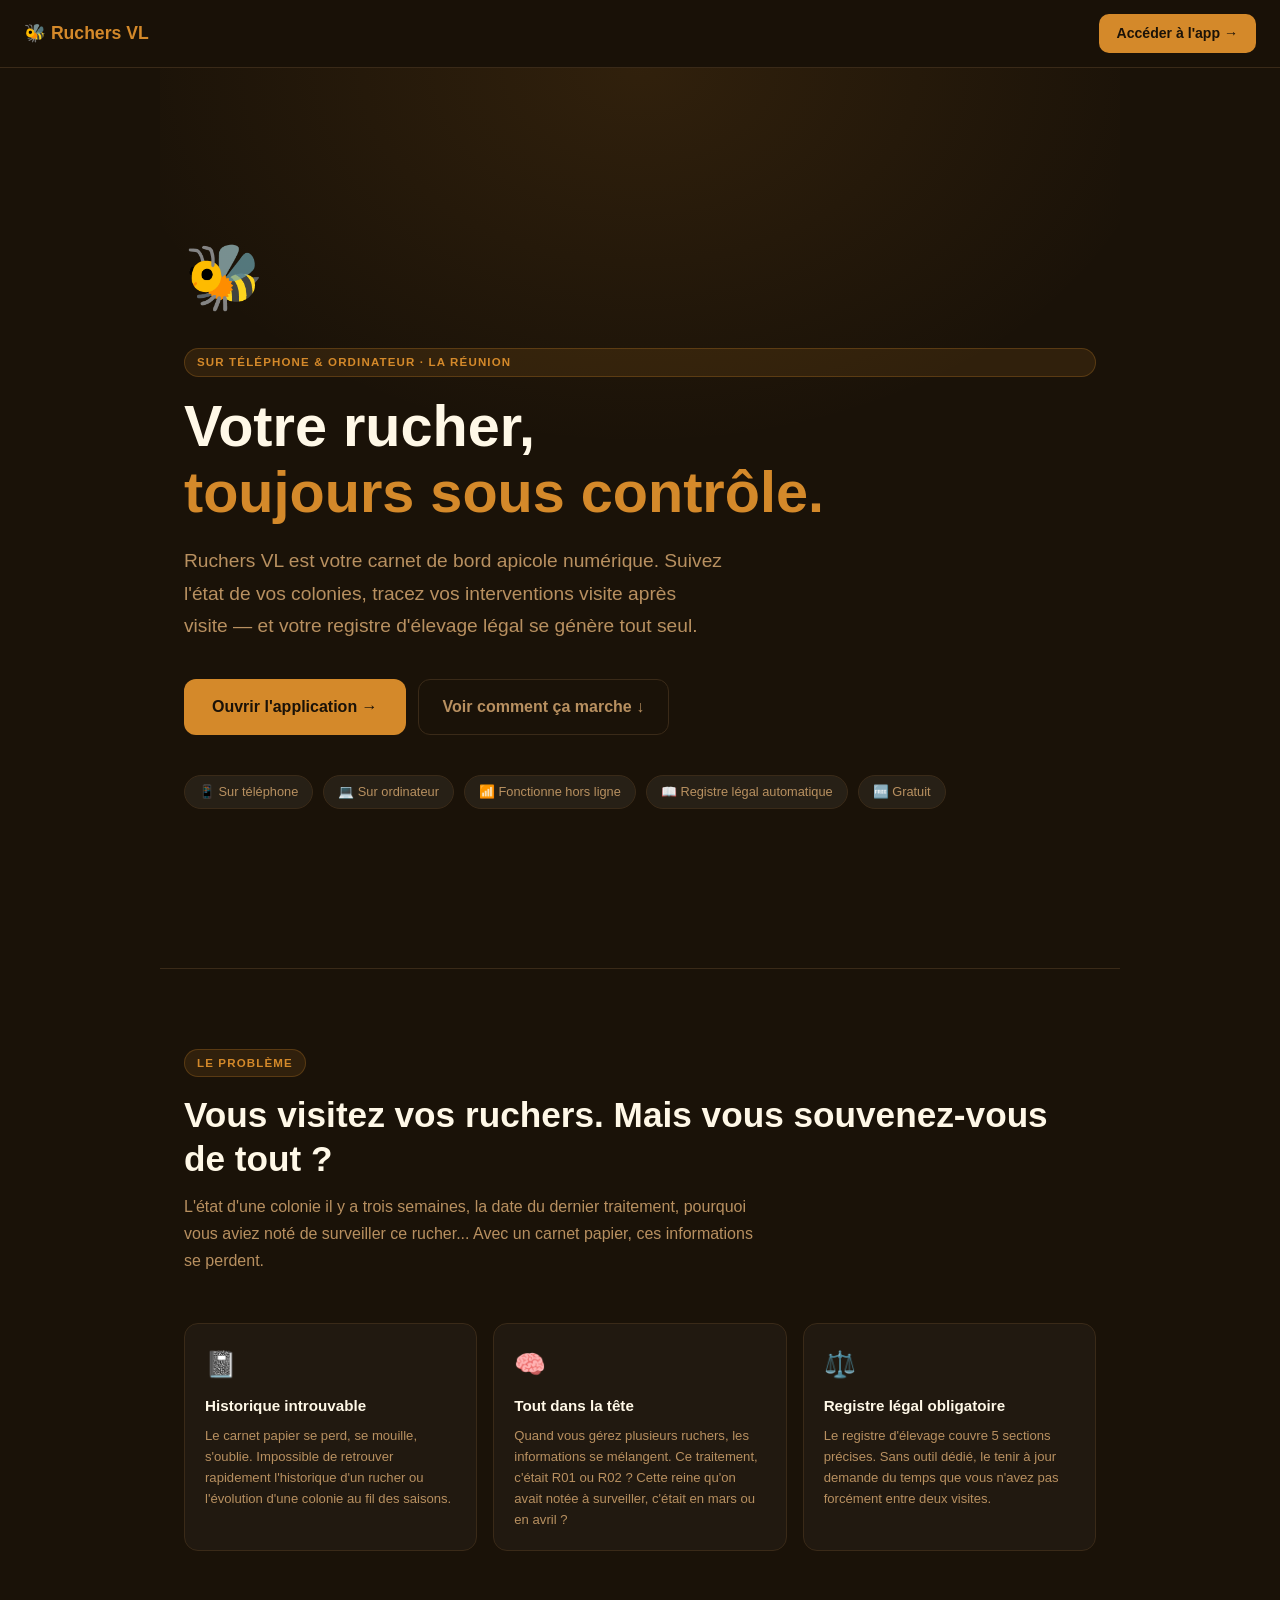
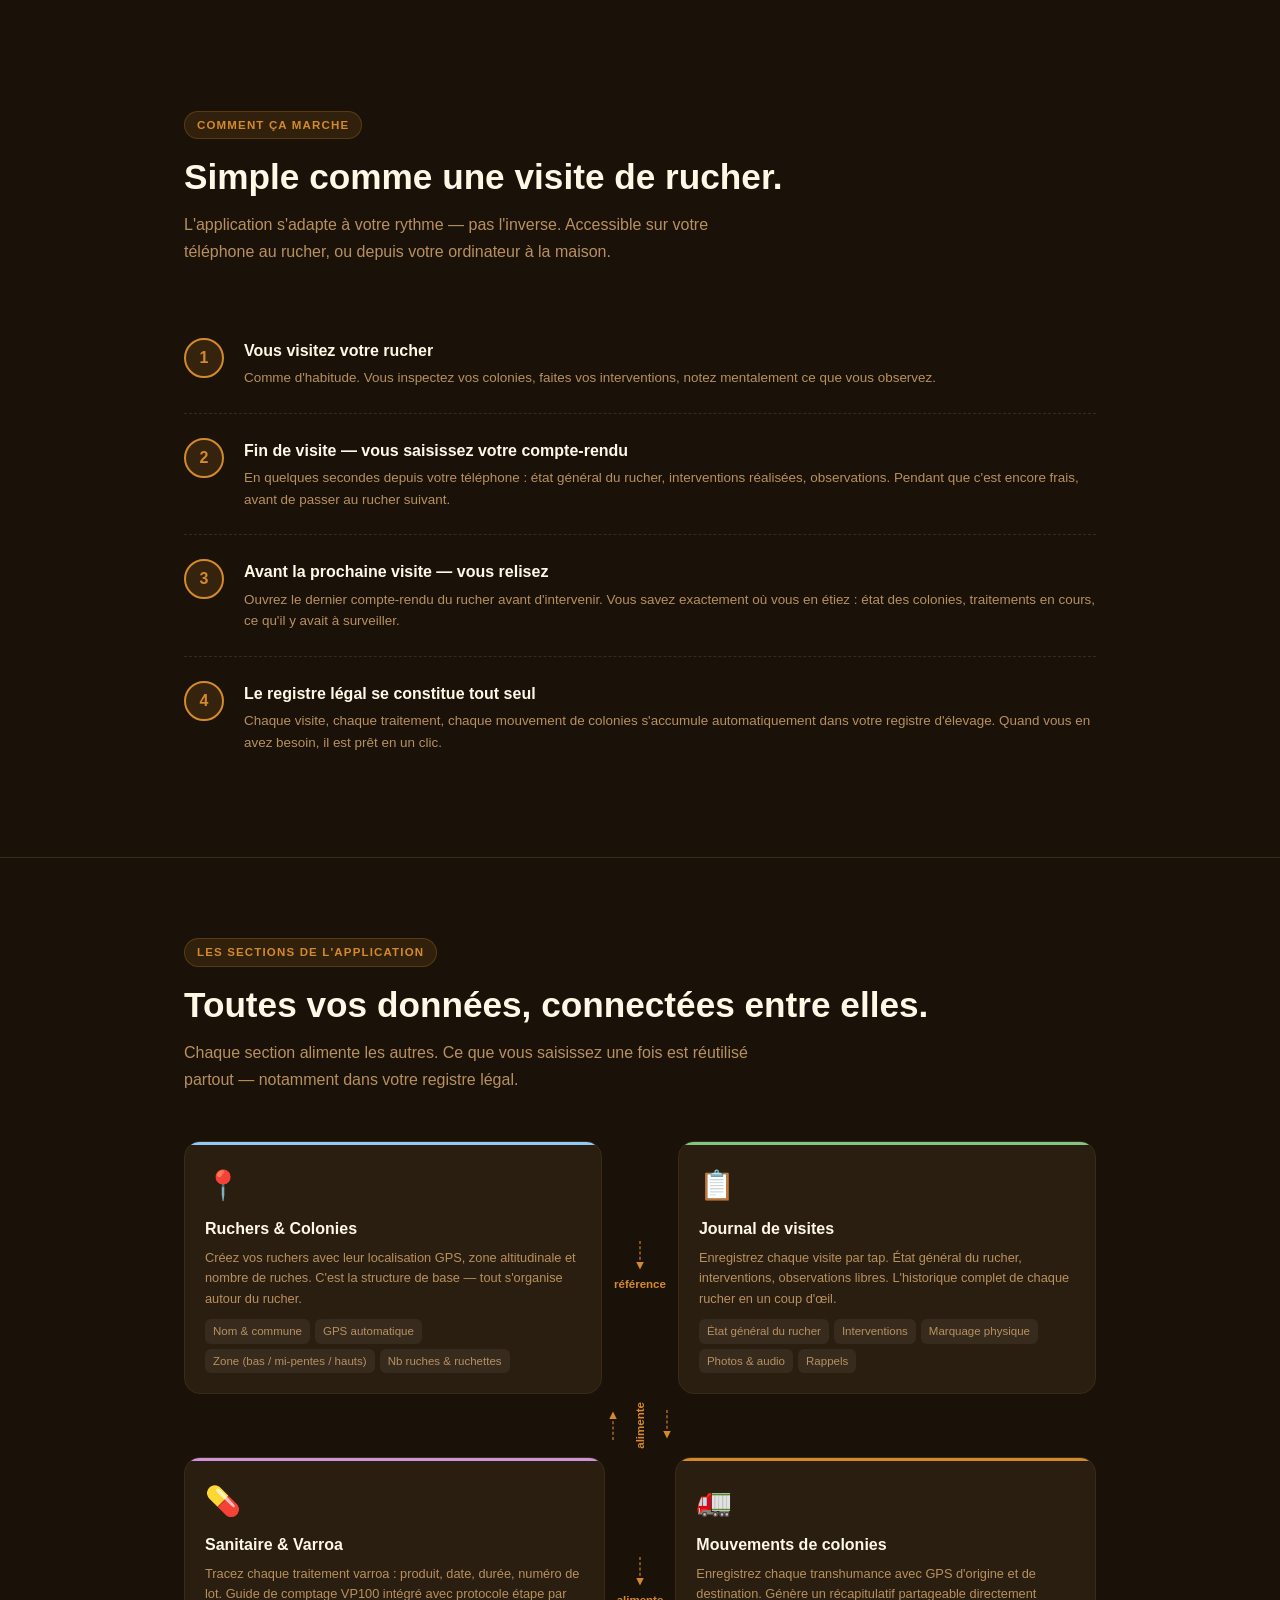
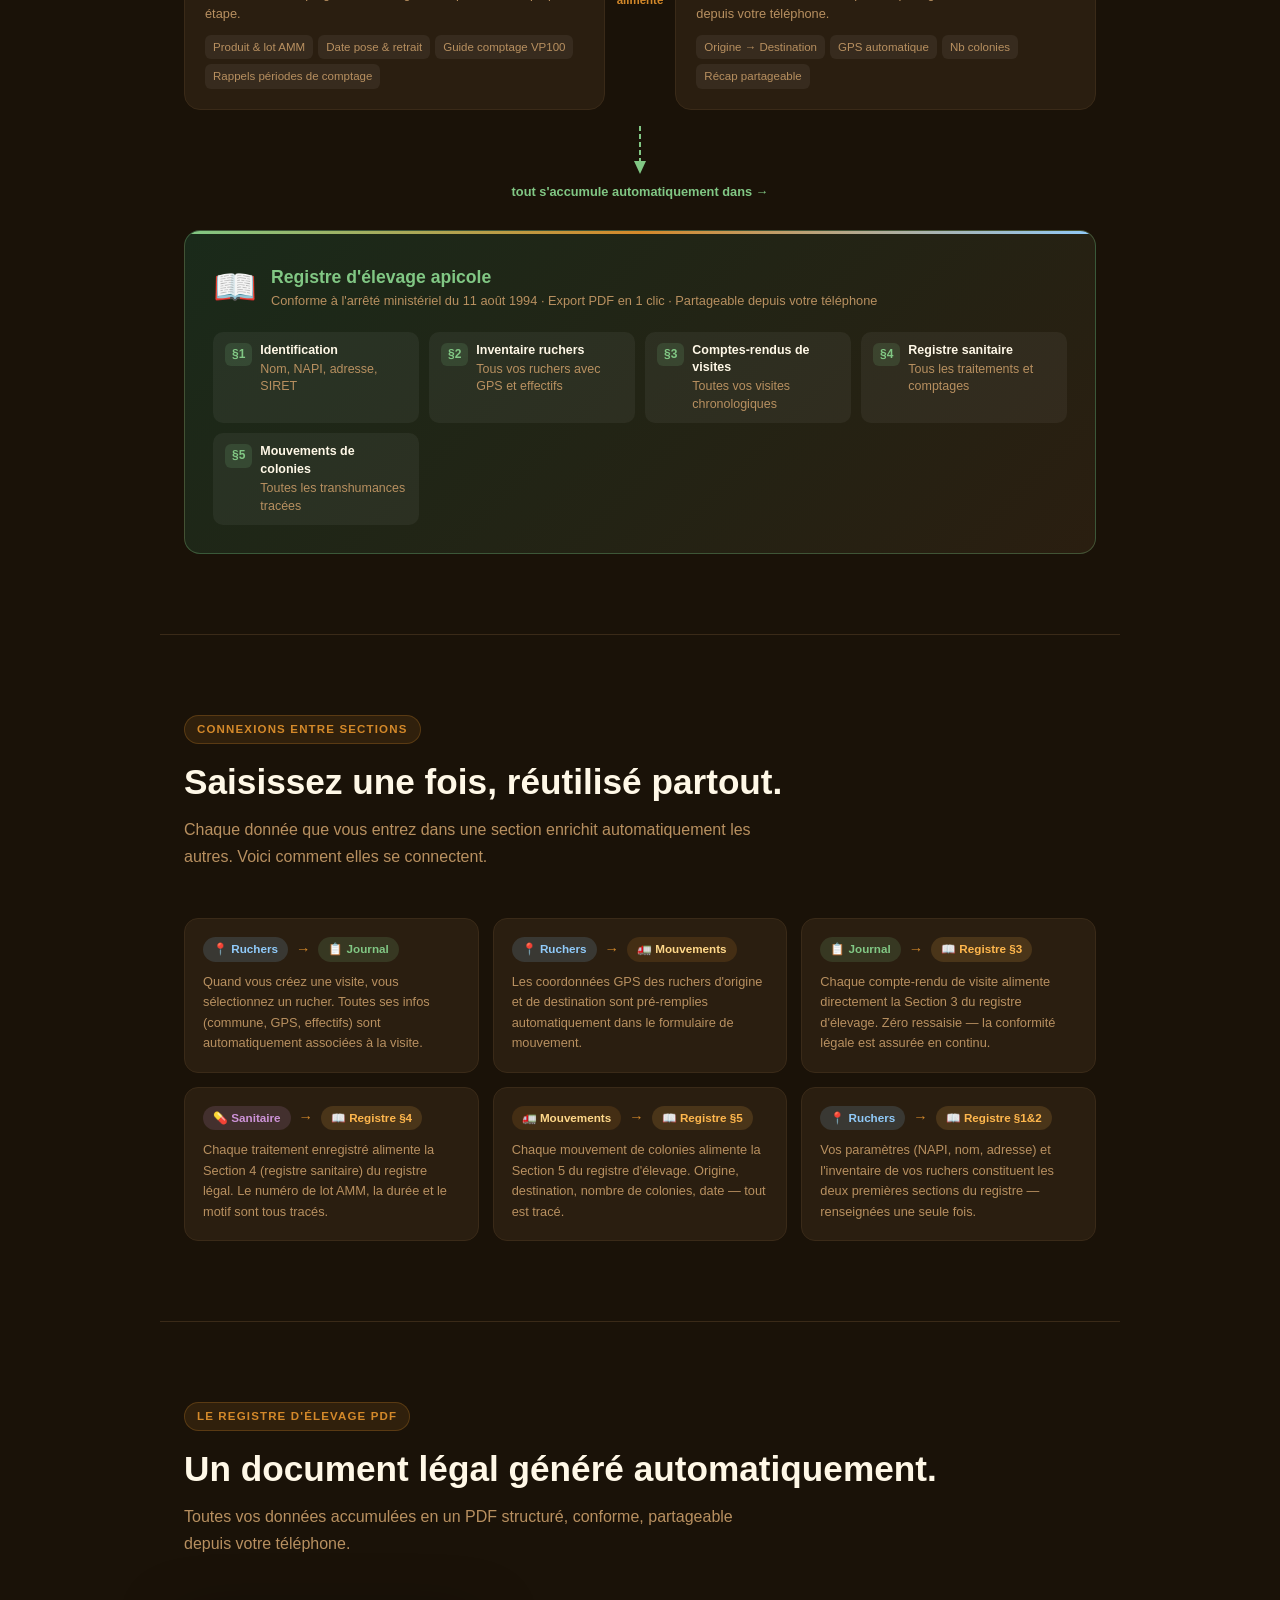
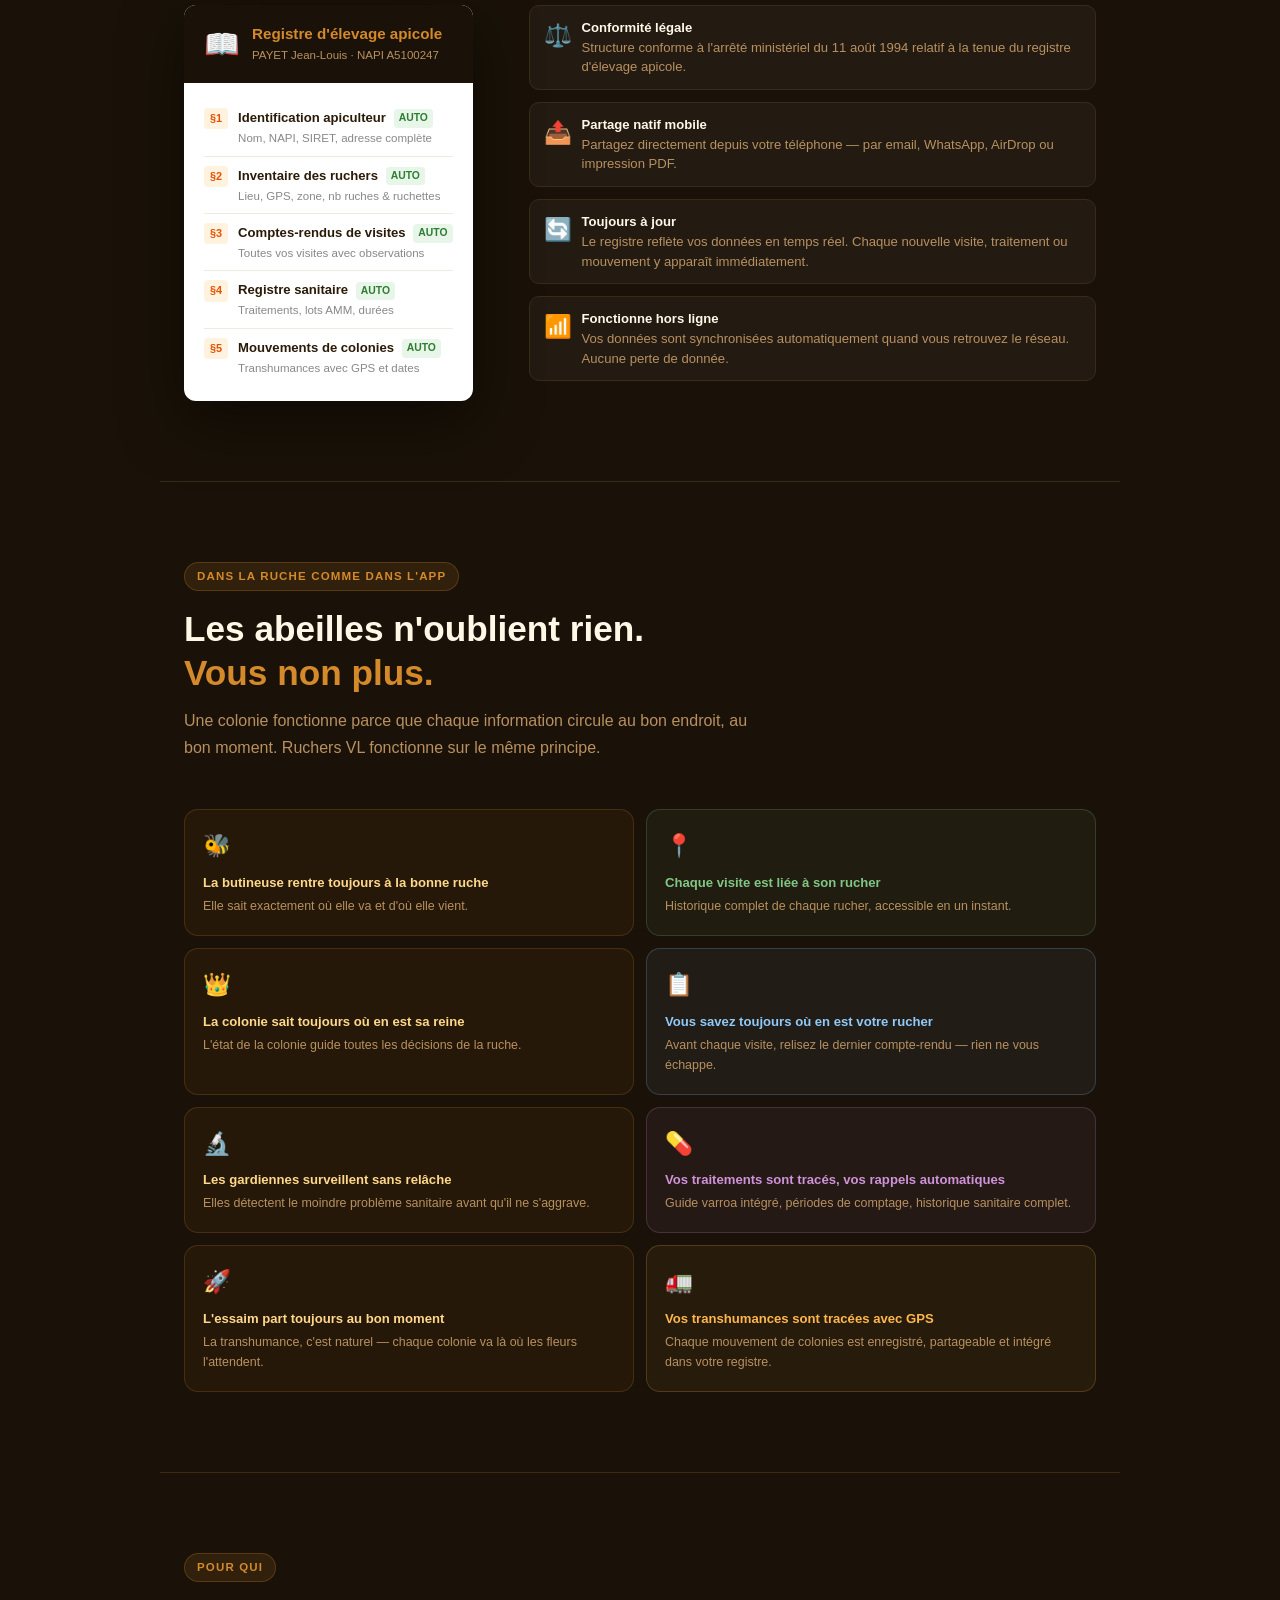
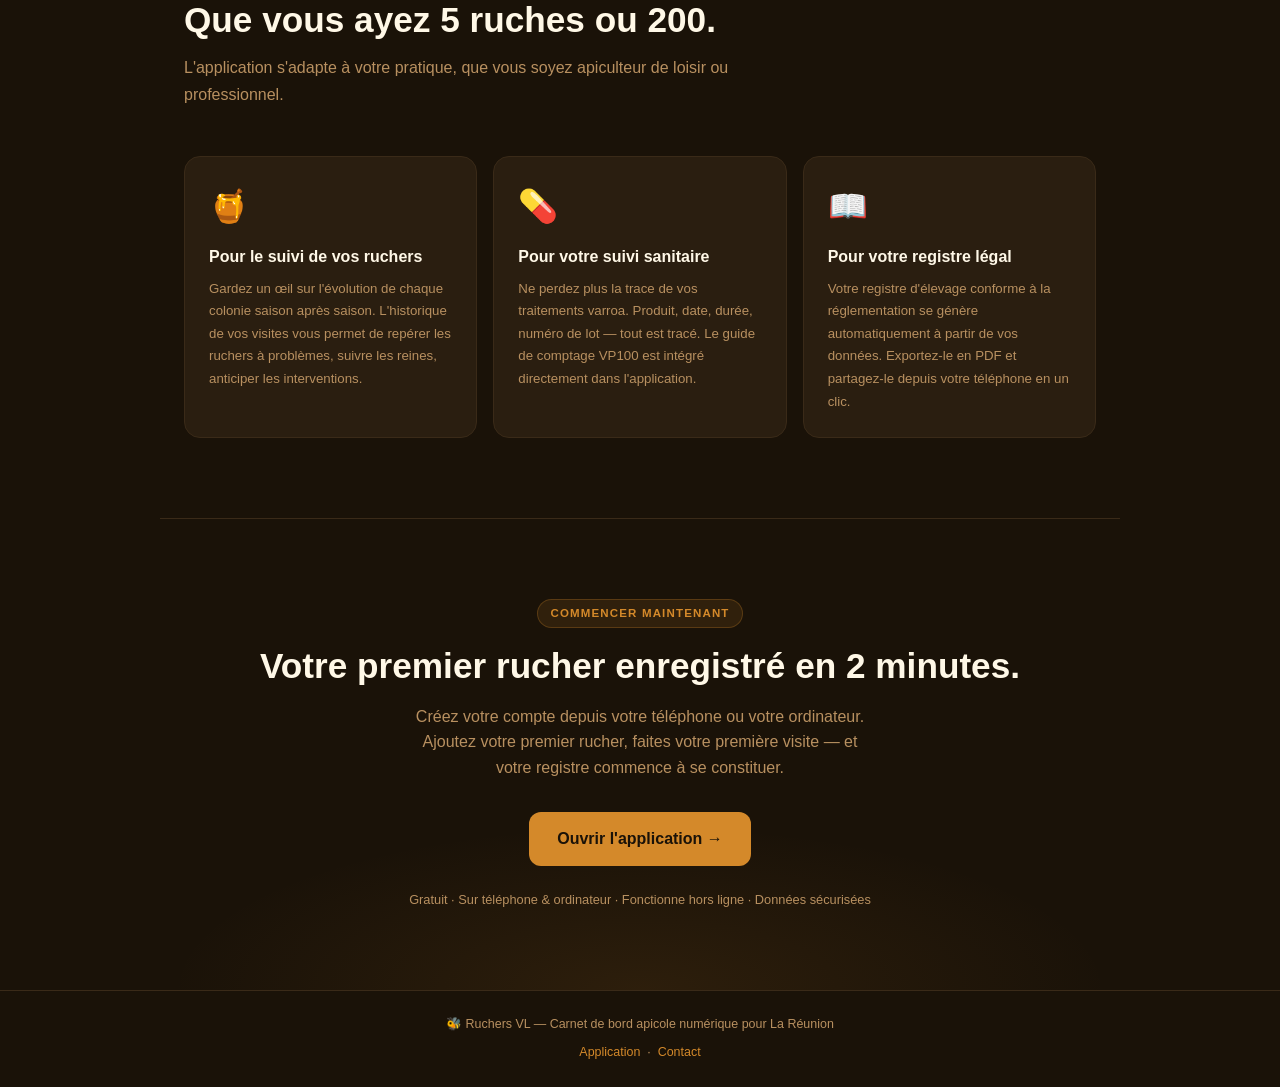
==== commit 913781fb: "feat: landing page à la racine, app dans /app - Landing page accessible sur https://haotakush.github" ====
--- a/index.html
+++ b/index.html
@@ -1,1519 +1,862 @@
 <!DOCTYPE html>
 <html lang="fr">
 <head>
-  <meta charset="UTF-8">
-  <meta name="viewport" content="width=device-width, initial-scale=1.0, viewport-fit=cover">
-  <meta name="apple-mobile-web-app-capable" content="yes">
-  <meta name="apple-mobile-web-app-status-bar-style" content="black-translucent">
-  <meta name="apple-mobile-web-app-title" content="Ruchers VL">
-  <meta name="theme-color" content="#1A1208">
-  <title>Ruchers VL</title>
-  <link rel="manifest" href="manifest.json">
-  <link rel="apple-touch-icon" href="data:image/svg+xml,<svg xmlns='http://www.w3.org/2000/svg' viewBox='0 0 100 100'><rect width='100' height='100' rx='22' fill='%231A1208'/><text y='.9em' font-size='72' x='12'>🐝</text></svg>">
-  <link href="https://fonts.googleapis.com/css2?family=Playfair+Display:wght@700&family=DM+Sans:wght@300;400;500;600&family=DM+Mono:wght@400;500&display=swap" rel="stylesheet">
-  <link rel="stylesheet" href="https://cdnjs.cloudflare.com/ajax/libs/leaflet/1.9.4/leaflet.min.css">
-  <script src="https://cdnjs.cloudflare.com/ajax/libs/leaflet/1.9.4/leaflet.min.js"></script>
-  <script src="https://www.gstatic.com/firebasejs/10.12.0/firebase-app-compat.js"></script>
-  <script src="https://www.gstatic.com/firebasejs/10.12.0/firebase-auth-compat.js"></script>
-  <script src="https://www.gstatic.com/firebasejs/10.12.0/firebase-firestore-compat.js"></script>
-  <script src="https://www.gstatic.com/firebasejs/10.12.0/firebase-storage-compat.js"></script>
-  <link rel="stylesheet" href="css/style.css">
-  <style>
-    /* =====================================================
-       LOADING SCREEN — Écran de chargement
-       ===================================================== */
-    #loading-screen {
-      position: fixed;
-      inset: 0;
-      background: #1A1208;
-      display: flex;
-      align-items: center;
-      justify-content: center;
-      z-index: 99999;
-      opacity: 1;
-      transition: opacity 0.45s ease;
-    }
-    #loading-screen.ls-fade-out {
-      opacity: 0;
-      pointer-events: none;
-    }
-    .ls-content {
-      display: flex;
-      flex-direction: column;
-      align-items: center;
-      gap: 10px;
-      padding: 0 24px;
-    }
-    /* Conteneur de l'orbite */
-    .ls-bee-wrap {
-      position: relative;
-      width: 96px;
-      height: 96px;
-      display: flex;
-      align-items: center;
-      justify-content: center;
-      margin-bottom: 6px;
-    }
-    /* Pot de miel au centre qui pulse */
-    .ls-center {
-      font-size: 2.2rem;
-      animation: ls-center-pulse 2s ease-in-out infinite;
-      line-height: 1;
-    }
-    /* Bras qui tourne */
-    .ls-orbit {
-      position: absolute;
-      inset: 0;
-      animation: ls-spin 2.2s linear infinite;
-    }
-    /* L'abeille, en haut du bras, qui contre-tourne pour rester droite */
-    .ls-bee {
-      position: absolute;
-      top: 2px;
-      left: 50%;
-      font-size: 1.6rem;
-      line-height: 1;
-      transform: translateX(-50%);
-      animation: ls-counter 2.2s linear infinite;
-      filter: drop-shadow(0 2px 6px rgba(212,137,42,0.5));
-    }
-    @keyframes ls-spin {
-      to { transform: rotate(360deg); }
-    }
-    @keyframes ls-counter {
-      to { transform: translateX(-50%) rotate(-360deg); }
-    }
-    @keyframes ls-center-pulse {
-      0%, 100% { transform: scale(1);    opacity: 0.85; }
-      50%       { transform: scale(1.12); opacity: 1;    }
-    }
-    /* Titre */
-    .ls-title {
-      font-family: 'Playfair Display', serif;
-      font-size: 1.9rem;
-      font-weight: 700;
-      color: #FFF8E7;
-      letter-spacing: 0.02em;
-      margin-top: 4px;
-    }
-    /* Message animé */
-    .ls-msg {
-      font-family: 'DM Sans', sans-serif;
-      font-size: 0.85rem;
-      color: #D4892A;
-      min-height: 22px;
-      transition: opacity 0.3s ease;
-      text-align: center;
-    }
-    /* Dots de chargement */
-    .ls-dots {
-      display: flex;
-      gap: 7px;
-      margin-top: 6px;
-    }
-    .ls-dots span {
-      width: 7px;
-      height: 7px;
-      border-radius: 50%;
-      background: #D4892A;
-      animation: ls-dot 1.4s ease-in-out infinite;
-    }
-    .ls-dots span:nth-child(2) { animation-delay: 0.22s; }
-    .ls-dots span:nth-child(3) { animation-delay: 0.44s; }
-    @keyframes ls-dot {
-      0%, 80%, 100% { transform: scale(0.7); opacity: 0.3; }
-      40%            { transform: scale(1.2); opacity: 1;   }
-    }
-  </style>
+<meta charset="UTF-8">
+<meta name="viewport" content="width=device-width, initial-scale=1.0">
+<title>Ruchers VL — Carnet de bord apicole numérique</title>
+<meta name="description" content="Ruchers VL est votre carnet de bord apicole numérique. Suivez vos ruchers, tracez vos traitements et générez votre registre d'élevage légal automatiquement.">
+<style>
+  *, *::before, *::after { box-sizing: border-box; margin: 0; padding: 0; }
+
+  :root {
+    --honey: #D4892A;
+    --honey-light: #FFD88A;
+    --dark: #1A1208;
+    --dark2: #231A0D;
+    --card: #2a1e10;
+    --border: #3a2a18;
+    --soft: #b89060;
+    --fg: #FFF8E7;
+    --green: #81C784;
+    --blue: #90CAF9;
+    --purple: #CE93D8;
+    --red: #EF9A9A;
+  }
+
+  html { scroll-behavior: smooth; }
+
+  body {
+    font-family: -apple-system, BlinkMacSystemFont, 'Segoe UI', sans-serif;
+    background: var(--dark);
+    color: var(--fg);
+    line-height: 1.6;
+    overflow-x: hidden;
+  }
+
+  /* ── NAV ── */
+  nav {
+    position: sticky; top: 0; z-index: 100;
+    background: rgba(26,18,8,0.92);
+    backdrop-filter: blur(12px);
+    border-bottom: 1px solid var(--border);
+    padding: 14px 24px;
+    display: flex; align-items: center; justify-content: space-between;
+  }
+  .nav-logo { font-size: 1.1rem; font-weight: 800; color: var(--honey); }
+  .nav-cta {
+    background: var(--honey); color: var(--dark); font-weight: 700;
+    padding: 8px 18px; border-radius: 10px; text-decoration: none;
+    font-size: 0.88rem; transition: opacity 0.2s;
+  }
+  .nav-cta:hover { opacity: 0.85; }
+
+  /* ── SECTIONS ── */
+  section { padding: 80px 24px; max-width: 960px; margin: 0 auto; }
+  .section-full { max-width: 100%; padding: 80px 0; }
+  .section-full > .inner { max-width: 960px; margin: 0 auto; padding: 0 24px; }
+
+  .label {
+    display: inline-block;
+    font-size: 0.72rem; font-weight: 700; text-transform: uppercase;
+    letter-spacing: 0.1em; color: var(--honey);
+    background: rgba(212,137,42,0.12); border: 1px solid rgba(212,137,42,0.25);
+    border-radius: 20px; padding: 4px 12px; margin-bottom: 16px;
+  }
+  h2 {
+    font-size: clamp(1.6rem, 4vw, 2.2rem);
+    font-weight: 800; line-height: 1.25;
+    margin-bottom: 12px;
+  }
+  .sub {
+    font-size: 1rem; color: var(--soft); line-height: 1.7;
+    max-width: 580px; margin-bottom: 48px;
+  }
+
+  /* ── HERO ── */
+  #hero {
+    min-height: 100vh;
+    display: flex; flex-direction: column; justify-content: center;
+    padding-top: 40px; padding-bottom: 40px;
+    background: radial-gradient(ellipse 80% 60% at 50% 0%, rgba(212,137,42,0.12) 0%, transparent 70%);
+  }
+  .hero-bee { font-size: 4rem; margin-bottom: 20px; display: block; }
+  #hero h1 {
+    font-size: clamp(2.2rem, 6vw, 3.6rem);
+    font-weight: 900; line-height: 1.15;
+    margin-bottom: 20px;
+  }
+  .highlight { color: var(--honey); }
+  #hero p {
+    font-size: clamp(1rem, 2.5vw, 1.2rem);
+    color: var(--soft); max-width: 540px;
+    margin-bottom: 36px; line-height: 1.7;
+  }
+  .hero-btns { display: flex; gap: 12px; flex-wrap: wrap; }
+  .btn-primary {
+    background: var(--honey); color: var(--dark);
+    font-weight: 800; font-size: 1rem;
+    padding: 14px 28px; border-radius: 12px;
+    text-decoration: none; transition: transform 0.15s, opacity 0.15s;
+    display: inline-flex; align-items: center; gap: 8px;
+  }
+  .btn-primary:hover { transform: translateY(-2px); opacity: 0.9; }
+  .btn-secondary {
+    background: transparent; color: var(--soft);
+    font-weight: 600; font-size: 1rem;
+    padding: 14px 24px; border-radius: 12px;
+    border: 1px solid var(--border);
+    text-decoration: none; transition: border-color 0.15s, color 0.15s;
+    display: inline-flex; align-items: center; gap: 8px;
+  }
+  .btn-secondary:hover { border-color: var(--honey); color: var(--honey); }
+  .hero-badges {
+    display: flex; gap: 10px; flex-wrap: wrap;
+    margin-top: 40px;
+  }
+  .badge-pill {
+    background: rgba(255,248,231,0.06);
+    border: 1px solid var(--border);
+    border-radius: 20px; padding: 6px 14px;
+    font-size: 0.8rem; color: var(--soft);
+    display: flex; align-items: center; gap: 6px;
+  }
+
+  /* ── PROBLÈME ── */
+  #probleme { border-top: 1px solid var(--border); }
+  .prob-grid {
+    display: grid;
+    grid-template-columns: repeat(auto-fit, minmax(260px, 1fr));
+    gap: 16px; margin-top: 16px;
+  }
+  .prob-card {
+    background: rgba(255,255,255,0.03);
+    border: 1px solid var(--border);
+    border-radius: 14px; padding: 20px;
+  }
+  .prob-card .icon { font-size: 1.6rem; margin-bottom: 10px; }
+  .prob-card h3 { font-size: 0.95rem; font-weight: 700; margin-bottom: 6px; }
+  .prob-card p { font-size: 0.82rem; color: var(--soft); line-height: 1.6; }
+  .arrow-right {
+    display: flex; align-items: center; justify-content: center;
+    font-size: 1.4rem; color: var(--honey);
+  }
+
+  /* ── WORKFLOW ── */
+  #workflow { border-top: 1px solid var(--border); }
+  .workflow-steps {
+    display: flex; flex-direction: column; gap: 0;
+    position: relative; margin-top: 8px;
+  }
+  .workflow-step {
+    display: flex; gap: 20px; align-items: flex-start;
+    padding: 24px 0;
+    border-bottom: 1px dashed var(--border);
+  }
+  .workflow-step:last-child { border-bottom: none; }
+  .step-num {
+    min-width: 40px; height: 40px;
+    border-radius: 50%;
+    background: rgba(212,137,42,0.15);
+    border: 2px solid var(--honey);
+    color: var(--honey); font-weight: 800; font-size: 1rem;
+    display: flex; align-items: center; justify-content: center;
+    flex-shrink: 0;
+  }
+  .step-content h3 { font-size: 1rem; font-weight: 700; margin-bottom: 4px; }
+  .step-content p { font-size: 0.84rem; color: var(--soft); line-height: 1.6; }
+
+  /* ── SECTIONS APP ── */
+  #sections-app { border-top: 1px solid var(--border); }
+  .sections-flow {
+    display: flex; flex-direction: column; gap: 12px;
+    margin-top: 8px;
+  }
+  .section-row {
+    display: grid;
+    grid-template-columns: 1fr auto 1fr;
+    gap: 12px; align-items: center;
+  }
+  .app-section-card {
+    background: var(--card);
+    border: 1px solid var(--border);
+    border-radius: 16px; padding: 20px;
+    position: relative; overflow: hidden;
+  }
+  .app-section-card::before {
+    content: ''; position: absolute;
+    top: 0; left: 0; right: 0; height: 3px;
+  }
+  .card-ruchers::before { background: var(--blue); }
+  .card-journal::before { background: var(--green); }
+  .card-sanitaire::before { background: var(--purple); }
+  .card-mouvements::before { background: var(--honey); }
+  .card-registre::before { background: linear-gradient(90deg, var(--honey), var(--green)); }
+
+  .card-icon { font-size: 1.8rem; margin-bottom: 8px; }
+  .card-title { font-size: 1rem; font-weight: 800; margin-bottom: 6px; }
+  .card-desc { font-size: 0.8rem; color: var(--soft); line-height: 1.6; margin-bottom: 10px; }
+  .card-tags { display: flex; flex-wrap: wrap; gap: 5px; }
+  .tag {
+    background: rgba(255,255,255,0.06);
+    border-radius: 6px; padding: 3px 8px;
+    font-size: 0.72rem; color: var(--soft);
+  }
+
+  .flow-arrow {
+    display: flex; flex-direction: column;
+    align-items: center; gap: 4px;
+    color: var(--honey); font-size: 0.72rem;
+    font-weight: 600; white-space: nowrap;
+  }
+  .flow-arrow svg { width: 20px; height: 30px; }
+
+  /* Registre card — pleine largeur */
+  .registre-card {
+    background: linear-gradient(135deg, #1a2a1a 0%, var(--card) 100%);
+    border: 1px solid rgba(129,199,132,0.3);
+    border-radius: 16px; padding: 28px;
+    margin-top: 12px;
+    position: relative; overflow: hidden;
+  }
+  .registre-card::before {
+    content: '';
+    position: absolute; top: 0; left: 0; right: 0; height: 3px;
+    background: linear-gradient(90deg, var(--green), var(--honey), var(--blue));
+  }
+  .sections-list {
+    display: grid;
+    grid-template-columns: repeat(auto-fill, minmax(180px, 1fr));
+    gap: 10px; margin-top: 16px;
+  }
+  .section-item {
+    background: rgba(255,255,255,0.05);
+    border-radius: 10px; padding: 10px 12px;
+    display: flex; align-items: flex-start; gap: 8px;
+  }
+  .section-item .snum {
+    background: rgba(129,199,132,0.15);
+    color: var(--green); font-weight: 700;
+    font-size: 0.75rem; border-radius: 6px;
+    padding: 2px 7px; flex-shrink: 0; margin-top: 1px;
+  }
+  .section-item p { font-size: 0.78rem; color: var(--soft); line-height: 1.4; }
+  .section-item p strong { color: var(--fg); display: block; margin-bottom: 2px; }
+
+  /* ── CONNEXIONS ── */
+  #connexions { border-top: 1px solid var(--border); }
+  .connexion-grid {
+    display: grid;
+    grid-template-columns: repeat(auto-fill, minmax(280px, 1fr));
+    gap: 14px; margin-top: 16px;
+  }
+  .connexion-card {
+    background: var(--card);
+    border: 1px solid var(--border);
+    border-radius: 14px; padding: 18px;
+  }
+  .connexion-card .from-to {
+    display: flex; align-items: center; gap: 8px;
+    margin-bottom: 10px;
+  }
+  .chip {
+    padding: 3px 10px; border-radius: 20px;
+    font-size: 0.73rem; font-weight: 700;
+  }
+  .chip-blue { background: rgba(144,202,249,0.15); color: var(--blue); }
+  .chip-green { background: rgba(129,199,132,0.15); color: var(--green); }
+  .chip-purple { background: rgba(206,147,216,0.15); color: var(--purple); }
+  .chip-honey { background: rgba(212,137,42,0.15); color: var(--honey-light); }
+  .chip-amber { background: rgba(255,183,77,0.15); color: #FFB74D; }
+  .connexion-card p { font-size: 0.8rem; color: var(--soft); line-height: 1.6; }
+
+  /* ── PDF ── */
+  #registre-pdf { border-top: 1px solid var(--border); }
+  .pdf-preview {
+    background: #fff;
+    border-radius: 12px;
+    overflow: hidden;
+    box-shadow: 0 20px 60px rgba(0,0,0,0.5);
+    max-width: 420px;
+  }
+  .pdf-header {
+    background: var(--dark); padding: 16px 20px;
+    display: flex; align-items: center; gap: 12px;
+  }
+  .pdf-header .icon { font-size: 1.8rem; }
+  .pdf-header .info { flex: 1; }
+  .pdf-header .title { font-size: 0.95rem; font-weight: 700; color: var(--honey); }
+  .pdf-header .sub { font-size: 0.72rem; color: var(--soft); margin: 0; }
+  .pdf-body { padding: 16px 20px; }
+  .pdf-section {
+    display: flex; align-items: flex-start; gap: 10px;
+    padding: 8px 0;
+    border-bottom: 1px solid #f0ebe0;
+  }
+  .pdf-section:last-child { border-bottom: none; }
+  .pdf-num {
+    background: #fff3e0; color: #E65100;
+    font-size: 0.68rem; font-weight: 700;
+    border-radius: 4px; padding: 2px 6px;
+    flex-shrink: 0; margin-top: 1px;
+  }
+  .pdf-section .pdf-title { font-size: 0.82rem; font-weight: 700; color: #2a1a08; }
+  .pdf-section .pdf-sub { font-size: 0.72rem; color: #888; margin-top: 1px; }
+  .pdf-auto {
+    background: #e8f5e9; color: #2E7D32;
+    font-size: 0.65rem; font-weight: 600;
+    border-radius: 4px; padding: 1px 5px;
+    display: inline-block; margin-left: 4px; vertical-align: middle;
+  }
+  .pdf-info {
+    display: flex; flex-direction: column; gap: 12px;
+    margin-left: 24px;
+  }
+  .pdf-info-item {
+    display: flex; align-items: flex-start; gap: 10px;
+    padding: 12px 14px; border-radius: 10px;
+    background: rgba(255,255,255,0.04);
+    border: 1px solid var(--border);
+  }
+  .pdf-info-item p { font-size: 0.82rem; color: var(--soft); line-height: 1.5; }
+  .pdf-info-item p strong { color: var(--fg); }
+
+  /* ── POUR QUI ── */
+  #pour-qui { border-top: 1px solid var(--border); }
+  .audience-grid {
+    display: grid;
+    grid-template-columns: repeat(auto-fit, minmax(260px, 1fr));
+    gap: 16px; margin-top: 16px;
+  }
+  .audience-card {
+    background: var(--card);
+    border: 1px solid var(--border);
+    border-radius: 16px; padding: 24px;
+  }
+  .audience-card .icon { font-size: 2rem; margin-bottom: 12px; }
+  .audience-card h3 { font-size: 1rem; font-weight: 800; margin-bottom: 8px; }
+  .audience-card p { font-size: 0.83rem; color: var(--soft); line-height: 1.7; }
+
+  /* ── CTA FINAL ── */
+  #cta-final {
+    border-top: 1px solid var(--border);
+    text-align: center;
+    background: radial-gradient(ellipse 70% 50% at 50% 100%, rgba(212,137,42,0.1) 0%, transparent 70%);
+  }
+  #cta-final h2 { margin-bottom: 16px; }
+  #cta-final p { color: var(--soft); margin-bottom: 32px; max-width: 460px; margin-left: auto; margin-right: auto; }
+
+  /* ── FOOTER ── */
+  footer {
+    border-top: 1px solid var(--border);
+    padding: 24px;
+    text-align: center;
+    font-size: 0.78rem; color: var(--soft);
+  }
+  footer a { color: var(--honey); text-decoration: none; }
+
+  /* ── RESPONSIVE ── */
+  @media (max-width: 640px) {
+    .section-row { grid-template-columns: 1fr; }
+    .flow-arrow { display: none; }
+    .prob-card + .arrow-right { display: none; }
+    .hero-btns { flex-direction: column; }
+    .btn-primary, .btn-secondary { justify-content: center; }
+  }
+</style>
 </head>
 <body>
 
-<!-- ============================================================
-     ÉCRAN DE CHARGEMENT
-     ============================================================ -->
-<div id="loading-screen">
-  <div class="ls-content">
-    <div class="ls-bee-wrap">
-      <span class="ls-center">🍯</span>
-      <div class="ls-orbit">
-        <span class="ls-bee">🐝</span>
-      </div>
-    </div>
-    <div class="ls-title">Ruchers VL</div>
-    <div class="ls-msg" id="ls-msg">Chargement…</div>
-    <div class="ls-dots">
-      <span></span><span></span><span></span>
+<!-- ── NAVIGATION ── -->
+<nav>
+  <span class="nav-logo">🐝 Ruchers VL</span>
+  <a href="https://haotakush.github.io/ruchers-vl/" class="nav-cta">Accéder à l'app →</a>
+</nav>
+
+<!-- ── HERO ── -->
+<section id="hero">
+  <span class="hero-bee">🐝</span>
+  <div class="label">Sur téléphone & ordinateur · La Réunion</div>
+  <h1>
+    Votre rucher,<br>
+    <span class="highlight">toujours sous contrôle.</span>
+  </h1>
+  <p>
+    Ruchers VL est votre carnet de bord apicole numérique. Suivez l'état de vos colonies,
+    tracez vos interventions visite après visite — et votre registre d'élevage légal se génère tout seul.
+  </p>
+  <div class="hero-btns">
+    <a href="https://haotakush.github.io/ruchers-vl/" class="btn-primary">
+      Ouvrir l'application →
+    </a>
+    <a href="#comment-ca-marche" class="btn-secondary">
+      Voir comment ça marche ↓
+    </a>
+  </div>
+  <div class="hero-badges">
+    <span class="badge-pill">📱 Sur téléphone</span>
+    <span class="badge-pill">💻 Sur ordinateur</span>
+    <span class="badge-pill">📶 Fonctionne hors ligne</span>
+    <span class="badge-pill">📖 Registre légal automatique</span>
+    <span class="badge-pill">🆓 Gratuit</span>
+  </div>
+</section>
+
+<!-- ── LE PROBLÈME ── -->
+<section id="probleme">
+  <div class="label">Le problème</div>
+  <h2>Vous visitez vos ruchers. Mais vous souvenez-vous de tout ?</h2>
+  <p class="sub">L'état d'une colonie il y a trois semaines, la date du dernier traitement, pourquoi vous aviez noté de surveiller ce rucher... Avec un carnet papier, ces informations se perdent.</p>
+  <div class="prob-grid">
+    <div class="prob-card">
+      <div class="icon">📓</div>
+      <h3>Historique introuvable</h3>
+      <p>Le carnet papier se perd, se mouille, s'oublie. Impossible de retrouver rapidement l'historique d'un rucher ou l'évolution d'une colonie au fil des saisons.</p>
+    </div>
+    <div class="prob-card">
+      <div class="icon">🧠</div>
+      <h3>Tout dans la tête</h3>
+      <p>Quand vous gérez plusieurs ruchers, les informations se mélangent. Ce traitement, c'était R01 ou R02 ? Cette reine qu'on avait notée à surveiller, c'était en mars ou en avril ?</p>
+    </div>
+    <div class="prob-card">
+      <div class="icon">⚖️</div>
+      <h3>Registre légal obligatoire</h3>
+      <p>Le registre d'élevage couvre 5 sections précises. Sans outil dédié, le tenir à jour demande du temps que vous n'avez pas forcément entre deux visites.</p>
+    </div>
+  </div>
+</section>
+
+<!-- ── COMMENT ÇA MARCHE ── -->
+<section id="comment-ca-marche">
+  <div class="label">Comment ça marche</div>
+  <h2>Simple comme une visite de rucher.</h2>
+  <p class="sub">L'application s'adapte à votre rythme — pas l'inverse. Accessible sur votre téléphone au rucher, ou depuis votre ordinateur à la maison.</p>
+  <div class="workflow-steps">
+    <div class="workflow-step">
+      <div class="step-num">1</div>
+      <div class="step-content">
+        <h3>Vous visitez votre rucher</h3>
+        <p>Comme d'habitude. Vous inspectez vos colonies, faites vos interventions, notez mentalement ce que vous observez.</p>
+      </div>
+    </div>
+    <div class="workflow-step">
+      <div class="step-num">2</div>
+      <div class="step-content">
+        <h3>Fin de visite — vous saisissez votre compte-rendu</h3>
+        <p>En quelques secondes depuis votre téléphone : état général du rucher, interventions réalisées, observations. Pendant que c'est encore frais, avant de passer au rucher suivant.</p>
+      </div>
+    </div>
+    <div class="workflow-step">
+      <div class="step-num">3</div>
+      <div class="step-content">
+        <h3>Avant la prochaine visite — vous relisez</h3>
+        <p>Ouvrez le dernier compte-rendu du rucher avant d'intervenir. Vous savez exactement où vous en étiez : état des colonies, traitements en cours, ce qu'il y avait à surveiller.</p>
+      </div>
+    </div>
+    <div class="workflow-step">
+      <div class="step-num">4</div>
+      <div class="step-content">
+        <h3>Le registre légal se constitue tout seul</h3>
+        <p>Chaque visite, chaque traitement, chaque mouvement de colonies s'accumule automatiquement dans votre registre d'élevage. Quand vous en avez besoin, il est prêt en un clic.</p>
+      </div>
+    </div>
+  </div>
+</section>
+
+<!-- ── SECTIONS DE L'APP ── -->
+<div class="section-full" id="sections-app" style="border-top: 1px solid var(--border); padding: 80px 0;">
+  <div class="inner">
+    <div class="label">Les sections de l'application</div>
+    <h2>Toutes vos données, connectées entre elles.</h2>
+    <p class="sub">Chaque section alimente les autres. Ce que vous saisissez une fois est réutilisé partout — notamment dans votre registre légal.</p>
+
+    <!-- Ligne 1 : Ruchers + Journal -->
+    <div class="section-row">
+      <div class="app-section-card card-ruchers">
+        <div class="card-icon">📍</div>
+        <div class="card-title">Ruchers & Colonies</div>
+        <div class="card-desc">
+          Créez vos ruchers avec leur localisation GPS, zone altitudinale et nombre de ruches. C'est la structure de base — tout s'organise autour du rucher.
+        </div>
+        <div class="card-tags">
+          <span class="tag">Nom & commune</span>
+          <span class="tag">GPS automatique</span>
+          <span class="tag">Zone (bas / mi-pentes / hauts)</span>
+          <span class="tag">Nb ruches & ruchettes</span>
+        </div>
+      </div>
+      <div class="flow-arrow">
+        <svg viewBox="0 0 20 40" fill="none">
+          <line x1="10" y1="0" x2="10" y2="32" stroke="#D4892A" stroke-width="1.5" stroke-dasharray="4 3"/>
+          <polygon points="5,28 15,28 10,38" fill="#D4892A"/>
+        </svg>
+        <span>référence</span>
+      </div>
+      <div class="app-section-card card-journal">
+        <div class="card-icon">📋</div>
+        <div class="card-title">Journal de visites</div>
+        <div class="card-desc">
+          Enregistrez chaque visite par tap. État général du rucher, interventions, observations libres. L'historique complet de chaque rucher en un coup d'œil.
+        </div>
+        <div class="card-tags">
+          <span class="tag">État général du rucher</span>
+          <span class="tag">Interventions</span>
+          <span class="tag">Marquage physique</span>
+          <span class="tag">Photos & audio</span>
+          <span class="tag">Rappels</span>
+        </div>
+      </div>
+    </div>
+
+    <!-- Flèche centrale vers le bas -->
+    <div style="display:flex; justify-content:center; padding: 8px 0;">
+      <div class="flow-arrow" style="flex-direction:row; gap:8px;">
+        <svg viewBox="0 0 20 40" fill="none" style="transform: rotate(180deg);">
+          <line x1="10" y1="0" x2="10" y2="32" stroke="#D4892A" stroke-width="1.5" stroke-dasharray="4 3"/>
+          <polygon points="5,28 15,28 10,38" fill="#D4892A"/>
+        </svg>
+        <span style="writing-mode:vertical-lr; transform:rotate(180deg); color:var(--honey); font-size:0.72rem; font-weight:600;">alimente</span>
+        <svg viewBox="0 0 20 40" fill="none">
+          <line x1="10" y1="0" x2="10" y2="32" stroke="#D4892A" stroke-width="1.5" stroke-dasharray="4 3"/>
+          <polygon points="5,28 15,28 10,38" fill="#D4892A"/>
+        </svg>
+      </div>
+    </div>
+
+    <!-- Ligne 2 : Sanitaire + Mouvements -->
+    <div class="section-row">
+      <div class="app-section-card card-sanitaire">
+        <div class="card-icon">💊</div>
+        <div class="card-title">Sanitaire & Varroa</div>
+        <div class="card-desc">
+          Tracez chaque traitement varroa : produit, date, durée, numéro de lot. Guide de comptage VP100 intégré avec protocole étape par étape.
+        </div>
+        <div class="card-tags">
+          <span class="tag">Produit & lot AMM</span>
+          <span class="tag">Date pose & retrait</span>
+          <span class="tag">Guide comptage VP100</span>
+          <span class="tag">Rappels périodes de comptage</span>
+        </div>
+      </div>
+      <div class="flow-arrow">
+        <svg viewBox="0 0 20 40" fill="none">
+          <line x1="10" y1="0" x2="10" y2="32" stroke="#D4892A" stroke-width="1.5" stroke-dasharray="4 3"/>
+          <polygon points="5,28 15,28 10,38" fill="#D4892A"/>
+        </svg>
+        <span>alimente</span>
+      </div>
+      <div class="app-section-card card-mouvements">
+        <div class="card-icon">🚛</div>
+        <div class="card-title">Mouvements de colonies</div>
+        <div class="card-desc">
+          Enregistrez chaque transhumance avec GPS d'origine et de destination. Génère un récapitulatif partageable directement depuis votre téléphone.
+        </div>
+        <div class="card-tags">
+          <span class="tag">Origine → Destination</span>
+          <span class="tag">GPS automatique</span>
+          <span class="tag">Nb colonies</span>
+          <span class="tag">Récap partageable</span>
+        </div>
+      </div>
+    </div>
+
+    <!-- Flèche vers le registre -->
+    <div style="display:flex; flex-direction:column; align-items:center; padding: 16px 0; gap: 6px;">
+      <svg viewBox="0 0 20 50" fill="none" style="width:20px; height:50px;">
+        <line x1="10" y1="0" x2="10" y2="40" stroke="#81C784" stroke-width="2" stroke-dasharray="5 3"/>
+        <polygon points="4,35 16,35 10,48" fill="#81C784"/>
+      </svg>
+      <span style="font-size:0.8rem; color:var(--green); font-weight:700;">tout s'accumule automatiquement dans →</span>
+    </div>
+
+    <!-- Registre — pleine largeur -->
+    <div class="registre-card">
+      <div style="display:flex; align-items:center; gap:14px; margin-bottom:16px;">
+        <span style="font-size:2.2rem;">📖</span>
+        <div>
+          <div style="font-size:1.1rem; font-weight:800; color:var(--green);">Registre d'élevage apicole</div>
+          <div style="font-size:0.8rem; color:var(--soft);">Conforme à l'arrêté ministériel du 11 août 1994 · Export PDF en 1 clic · Partageable depuis votre téléphone</div>
+        </div>
+      </div>
+      <div class="sections-list">
+        <div class="section-item">
+          <span class="snum">§1</span>
+          <p><strong>Identification</strong>Nom, NAPI, adresse, SIRET</p>
+        </div>
+        <div class="section-item">
+          <span class="snum">§2</span>
+          <p><strong>Inventaire ruchers</strong>Tous vos ruchers avec GPS et effectifs</p>
+        </div>
+        <div class="section-item">
+          <span class="snum">§3</span>
+          <p><strong>Comptes-rendus de visites</strong>Toutes vos visites chronologiques</p>
+        </div>
+        <div class="section-item">
+          <span class="snum">§4</span>
+          <p><strong>Registre sanitaire</strong>Tous les traitements et comptages</p>
+        </div>
+        <div class="section-item">
+          <span class="snum">§5</span>
+          <p><strong>Mouvements de colonies</strong>Toutes les transhumances tracées</p>
+        </div>
+      </div>
     </div>
   </div>
 </div>
 
-
-<!-- ============================================================
-     ÉCRAN DE CONNEXION
-     ============================================================ -->
-<div id="login-screen" style="display:none;">
-  <div class="login-card">
-    <div class="login-emoji">🐝</div>
-    <h1>Ruchers VL</h1>
-    <p class="login-subtitle">Votre carnet d'apiculteur numérique</p>
-
-    <!-- Formulaire connexion -->
-    <div id="login-form">
-      <input type="email" class="login-input" id="login-email"
-        placeholder="Email" autocomplete="email"
-        onkeypress="handleLoginKeypress(event)">
-      <input type="password" class="login-input" id="login-pass"
-        placeholder="Mot de passe" autocomplete="current-password"
-        onkeypress="handleLoginKeypress(event)">
-      <button class="login-btn" id="login-btn" onclick="doLogin()">Se connecter</button>
-      <div class="login-error" id="login-error"></div>
-      <button class="login-switch-btn" style="font-size:0.75rem;opacity:0.7;margin-top:2px;" onclick="showForgotPassword()">
-        Mot de passe oublié ?
-      </button>
-      <button class="login-switch-btn" onclick="toggleCreateAccount()">
-        Pas encore de compte ? Créer un compte →
-      </button>
-    </div>
-
-    <!-- Formulaire mot de passe oublié -->
-    <div id="forgot-form" style="display:none;">
-      <div class="login-section-title">Réinitialiser le mot de passe</div>
-      <p style="font-size:0.8rem;color:#aaa;margin-bottom:12px;text-align:center;">Un email de réinitialisation vous sera envoyé.</p>
-      <input type="email" class="login-input" id="forgot-email"
-        placeholder="Votre adresse email"
-        onkeypress="if(event.key==='Enter') doForgotPassword()">
-      <button class="login-btn" id="forgot-btn" onclick="doForgotPassword()">Envoyer le lien</button>
-      <div class="login-error" id="forgot-msg" style="text-align:center;"></div>
-      <button class="login-switch-btn" onclick="showLoginForm()">← Retour à la connexion</button>
-    </div>
-
-    <!-- Formulaire création de compte -->
-    <div id="create-form" style="display:none;">
-      <div class="login-section-title">Créer un compte</div>
-      <input type="email" class="login-input" id="create-email"
-        placeholder="Email" autocomplete="email"
-        onkeypress="handleCreateKeypress(event)">
-      <input type="password" class="login-input" id="create-pass"
-        placeholder="Mot de passe (min. 6 caractères)"
-        onkeypress="handleCreateKeypress(event)">
-      <input type="password" class="login-input" id="create-pass2"
-        placeholder="Confirmer le mot de passe"
-        onkeypress="handleCreateKeypress(event)">
-      <button class="login-btn" id="create-btn" onclick="doCreateAccount()">Créer le compte</button>
-      <div class="login-error" id="create-error"></div>
-      <button class="login-switch-btn" onclick="toggleCreateAccount()">
-        ← Retour à la connexion
-      </button>
-    </div>
-  </div>
-</div>
-
-
-<!-- ============================================================
-     CONTENEUR DE L'APP
-     ============================================================ -->
-<div id="app-container">
-
-<!-- TOPBAR -->
-<div class="topbar">
-  <div class="topbar-brand">
-    <span>🐝</span>
-    <div>
-      <h1 id="topbar-title">Ruchers VL</h1>
-      <p  id="topbar-sub">Chargement…</p>
-    </div>
-  </div>
-  <div class="topbar-actions">
-    <span id="sync-indicator" class="sync-indicator"></span>
-    <button class="topbar-btn" onclick="forceSyncFromFirestore()" title="Synchroniser">🔄</button>
-  </div>
-</div>
-
-
-<!-- ZONE DE SCROLL -->
-<div class="scroll-area" id="scroll-area">
-
-
-  <!-- DASHBOARD -->
-  <div id="tab-dashboard" class="section active">
-    <div id="install-banner-wrap"></div>
-    <div id="sync-status-bar"></div>
-    <div class="stats-row">
-      <div class="stat-card">
-        <span class="stat-icon">🐝</span>
-        <span class="stat-value" id="s-ruches">0</span>
-        <span class="stat-label">Ruches actives</span>
-      </div>
-      <div class="stat-card">
-        <span class="stat-icon">📋</span>
-        <span class="stat-value" id="s-visites">0</span>
-        <span class="stat-label">Visites</span>
-      </div>
-      <div class="stat-card">
-        <span class="stat-icon">💊</span>
-        <span class="stat-value" id="s-traits">0</span>
-        <span class="stat-label">Traitements</span>
-      </div>
-      <div class="stat-card">
-        <span class="stat-icon">📍</span>
-        <span class="stat-value" id="s-sites">0</span>
-        <span class="stat-label">Sites</span>
-      </div>
-    </div>
-    <div class="card">
-      <div class="card-title">📈 Visites — 6 derniers mois</div>
-      <div class="chart-container" style="height:140px;">
-        <canvas id="chart-visites" class="chart"></canvas>
-      </div>
-    </div>
-    <div class="card">
-      <div class="card-title">📊 Fréquence de visite par rucher</div>
-      <div id="visite-freq"></div>
-    </div>
-    <div class="card" id="card-rappels" style="display:none;">
-      <div class="card-title" style="display:flex;justify-content:space-between;align-items:center;">
-        <span>📌 Rappels</span>
-        <button class="btn-notif" id="btn-notif" onclick="requestNotifPermission()" style="display:none;">
-          🔔 Activer les notifications
-        </button>
-      </div>
-      <div id="rappels-list"></div>
-    </div>
-    <div class="card">
-      <div class="card-title">🔔 Recommandations</div>
-      <div id="recommandations"></div>
-    </div>
-    <div class="card">
-      <div class="card-title">🕐 Activité récente</div>
-      <div class="timeline" id="timeline"></div>
-    </div>
-    <div class="card">
-      <div class="card-title">Répartition par zone</div>
-      <div id="zone-bars"></div>
-    </div>
-  </div>
-
-
-  <!-- JOURNAL -->
-  <div id="tab-journal" class="section">
-    <div style="display:flex;gap:8px;margin-bottom:12px;">
-      <select class="form-select" style="font-size:0.82rem;padding:8px 10px;flex:1;"
-        id="flt-rucher" onchange="renderJournal()">
-        <option value="">Tous ruchers</option>
-      </select>
-      <select class="form-select" style="font-size:0.82rem;padding:8px 10px;flex:1;"
-        id="flt-force" onchange="renderJournal()">
-        <option value="">Toutes forces</option>
-        <option>Forte</option>
-        <option>Moyenne</option>
-        <option>Faible</option>
-      </select>
-    </div>
-    <div id="journal-list"></div>
-  </div>
-
-
-  <!-- SANITAIRE -->
-  <div id="tab-sanitaire" class="section">
-    <div class="info-banner">
-      ⚠️ <strong>La Réunion est indemne de Varroa.</strong>
-      Toute suspicion = signalement immédiat au GDSA.
-    </div>
-
-    <!-- Bannière rappel comptage (affichée dynamiquement) -->
-    <div id="comptage-reminder" style="display:none;background:#1a2a3a;border:1px solid #2a4a6a;border-radius:12px;padding:12px 14px;margin-bottom:12px;display:none;align-items:center;gap:10px;">
-      <span style="font-size:1.3rem;">🔬</span>
-      <div style="flex:1;font-size:0.82rem;line-height:1.5;">
-        <strong style="color:#64B5F6;" id="comptage-reminder-title">Période de comptage varroa</strong><br>
-        <span style="color:#aaa;" id="comptage-reminder-text">Pensez à effectuer un comptage ce mois-ci.</span>
-      </div>
-      <button onclick="openVarroaGuide()" style="flex-shrink:0;padding:5px 10px;border-radius:8px;border:none;background:#2a4a6a;color:#64B5F6;font-size:0.75rem;font-weight:600;cursor:pointer;">Guide ℹ️</button>
-    </div>
-
-    <!-- Bouton guide varroa -->
-    <div style="display:flex;justify-content:flex-end;margin-bottom:8px;">
-      <button onclick="openVarroaGuide()" style="padding:6px 14px;border-radius:10px;border:1px solid var(--border);background:var(--card);color:var(--soft);font-size:0.78rem;cursor:pointer;">ℹ️ Guide varroa & VP100</button>
-    </div>
-
-    <div id="sanitaire-list"></div>
-  </div>
-
-
-  <!-- RUCHERS -->
-  <div id="tab-ruchers" class="section">
-    <div class="info-banner">
-      📸 Appuyez sur <strong>+</strong> pour ajouter des photos. Elles sont synchronisées sur tous vos appareils.
-    </div>
-    <div id="ruchers-list"></div>
-  </div>
-
-
-  <!-- REGISTRE -->
-  <div id="tab-registre" class="section">
-    <div class="registre-header">
-      <h2>📖 Registre d'Élevage Apicole</h2>
-      <p id="reg-header-info">Chargement…<br>Conforme à l'arrêté du 11 août 1994</p>
-    </div>
-    <button class="btn-pdf" onclick="exportPDF()">📄 Exporter en PDF</button>
-    <div id="registre-content"></div>
-  </div>
-
-
-  <!-- CARTE -->
-  <div id="tab-carte" class="section"
-    style="padding:0; position:relative; height:calc(100vh - 120px);">
-    <div id="map" style="width:100%; height:100%;"></div>
-    <div class="map-legend" id="map-legend">
-      <div class="legend-item"><div class="legend-dot" style="background:#4CAF50"></div>Bas — OK</div>
-      <div class="legend-item"><div class="legend-dot" style="background:#FFB300"></div>Mi-pentes — OK</div>
-      <div class="legend-item"><div class="legend-dot" style="background:#1E88E5"></div>Hauts — OK</div>
-      <div class="legend-item"><div class="legend-dot" style="background:#EF5350"></div>Urgent &gt;30j</div>
-      <div class="legend-item"><div class="legend-dot" style="background:#FF9800"></div>Attention &gt;14j</div>
-    </div>
-  </div>
-
-
-  <!-- PLUS — Menu principal -->
-  <div id="tab-plus" class="section">
-    <button class="menu-item" onclick="showTab('params',null);loadParamsUI()">⚙️ Paramètres</button>
-    <button class="menu-item" onclick="showTab('calendrier',null);renderCalendrier()">🍯 Calendrier mellifère</button>
-    <button class="menu-item" onclick="showTab('registre',null);renderRegistre()">📖 Registre d'élevage</button>
-    <button class="menu-item" onclick="showTab('admin',null);initAdminConformite()">🛡 Admin &amp; Conformité</button>
-    <button class="menu-item" onclick="showTab('documents',null);populateDocRucherSelect();renderDocuments()">📎 Documents réglementaires</button>
-    <button class="menu-item" onclick="openModal('modal-cgu')">📄 CGU &amp; Confidentialité</button>
-    <div id="logout-wrap" style="margin-top:20px;"></div>
-    <div style="margin-top:8px;">
-      <button class="menu-item" style="color:#EF5350;border-color:#5a2a2a;" onclick="confirmDeleteAccount()">🗑 Supprimer mon compte</button>
-    </div>
-  </div>
-
-  <!-- PARAMÈTRES -->
-  <div id="tab-params" class="section">
-    <button class="btn-back" onclick="showTab('plus',null)">← Retour</button>
-    <div class="card">
-      <div class="card-title">⚙️ Mes informations</div>
-      <div class="form-row"><label class="form-label">Nom / Raison sociale</label>
-        <input class="param-input" id="p-nom" placeholder="Ex : DUPONT Jean"></div>
-      <div class="form-row"><label class="form-label">NAPI</label>
-        <input class="param-input" id="p-napi" placeholder="Ex : A5100000"></div>
-      <div class="form-row"><label class="form-label">N° SIRET</label>
-        <input class="param-input" id="p-siret" placeholder="Ex : 12345678900000"></div>
-      <div class="form-row"><label class="form-label">Adresse</label>
-        <input class="param-input" id="p-adresse" placeholder="Votre adresse…"></div>
-      <div class="form-row"><label class="form-label">Email</label>
-        <input class="param-input" id="p-email" type="email" placeholder="votre@email.fr"></div>
-      <div class="form-row"><label class="form-label">Date déclaration</label>
-        <input class="param-input" id="p-datedecl" placeholder="JJ/MM/AAAA"></div>
-      <div class="form-row"><label class="form-label">Référence déclaration</label>
-        <input class="param-input" id="p-refdecl" placeholder="Ex : 2025-00000000"></div>
-      <div class="form-row"><label class="form-label">Colonies déclarées</label>
-        <input class="param-input" id="p-colonies" type="number" placeholder="Ex : 50"></div>
-      <button class="btn-param-save" onclick="saveParams()">✓ Enregistrer</button>
-    </div>
-  </div>
-
-  <!-- CALENDRIER MELLIFÈRE -->
-  <div id="tab-calendrier" class="section">
-    <button class="btn-back" onclick="showTab('plus',null)">← Retour</button>
-    <div class="card" style="overflow-x:auto;padding:12px 8px;">
-      <div class="card-title" style="padding:0 8px 10px;">🍯 Plantes mellifères — Sud &amp; Ouest</div>
-      <table class="cal-table">
-        <thead><tr>
-          <th class="col-p">Plante</th>
-          <th>J</th><th>F</th><th>M</th><th>A</th><th>M</th><th>J</th>
-          <th>J</th><th>A</th><th>S</th><th>O</th><th>N</th><th>D</th>
-        </tr></thead>
-        <tbody id="cal-body"></tbody>
-      </table>
-      <div style="margin-top:10px;font-size:0.7rem;color:var(--mid);padding:0 4px;">
-        <span class="cm">+</span> Miellée principale &nbsp;·&nbsp; <span class="ca">/</span> Appoint
-      </div>
-    </div>
-  </div>
-
-  <!-- TRANSHUMANCE -->
-  <div id="tab-transhumance" class="section">
-    <!-- Carte des mouvements -->
-    <div id="mouv-map-container" style="display:none;margin:0 0 16px;border-radius:14px;overflow:hidden;border:1px solid rgba(212,130,10,0.2);">
-      <div id="mouv-map" style="height:220px;width:100%;"></div>
-    </div>
-    <!-- Journal des mouvements (registre légal) -->
-    <div style="display:flex;justify-content:space-between;align-items:center;margin:0 0 12px;">
-      <div class="card-title" style="margin:0;">🚛 Journal des mouvements</div>
-      <button class="btn-save" style="padding:6px 16px;font-size:0.8rem;" onclick="openNewMouvement()">+ Ajouter</button>
-    </div>
-    <div style="font-size:.75rem;color:var(--soft);margin-bottom:12px;">
-      Conforme arrêté du 5 juin 2000 — apparaîtra dans la Section 5 du registre d'élevage.
-    </div>
-    <div id="mouvements-list"></div>
-  </div>
-
-  <!-- ADMIN & CONFORMITÉ -->
-  <div id="tab-admin" class="section">
-    <button class="btn-back" onclick="showTab('plus',null)">← Retour</button>
-    <div id="sub-admin">
-      <!-- Contenu injecté dynamiquement par admin-conformite.js -->
-    </div>
-  </div>
-
-  <!-- DOCUMENTS RÉGLEMENTAIRES -->
-  <div id="tab-documents" class="section">
-    <button class="btn-back" onclick="showTab('plus',null)">← Retour</button>
-    <div id="sub-documents"></div>
-  </div>
-
-
-</div><!-- /scroll-area -->
-
-<!-- ============================================================
-     MODAL : MOUVEMENT DE COLONIES
-     ============================================================ -->
-<div class="modal-overlay" id="modal-mouvement">
-  <div class="modal">
-    <div class="modal-handle"></div>
-    <div class="modal-title">🚛 Nouveau mouvement de colonies</div>
-    <div class="modal-body">
-      <div class="form-row-2">
-        <div>
-          <label class="form-label">Date *</label>
-          <input type="date" class="form-input" id="mouv-date">
-        </div>
-        <div>
-          <label class="form-label">Nb colonies *</label>
-          <input type="number" class="form-input" id="mouv-nb" min="1" placeholder="Ex : 5">
-        </div>
-      </div>
-      <div class="form-row">
-        <label class="form-label">Rucher d'origine *</label>
-        <select class="form-select" id="mouv-origine">
-          <option value="">— Sélectionner —</option>
-        </select>
-      </div>
-      <div class="form-row">
-        <label class="form-label">Lieu de destination <span style="color:var(--soft);font-weight:400;">(adresse ou GPS)</span></label>
-        <div style="display:flex;gap:8px;align-items:center;">
-          <input type="text" class="form-input" id="mouv-destination" placeholder="Ex : Plaine des Cafres, 97418" style="flex:1;">
-          <button type="button" onclick="grabGPSForDestination()" id="btn-gps-dest"
-            style="white-space:nowrap;padding:8px 10px;background:var(--accent);color:#fff;border:none;border-radius:10px;font-size:0.8rem;cursor:pointer;flex-shrink:0;">
-            📍 GPS
-          </button>
-        </div>
-        <div id="gps-dest-hint" style="font-size:0.72rem;color:var(--soft);margin-top:4px;display:none;">
-          Coordonnées détectées — la destination sera visible sur la carte.
-        </div>
-      </div>
-      <div class="form-row">
-        <label class="form-label">Motif du mouvement</label>
-        <select class="form-select" id="mouv-motif">
-          <option value="Transhumance">🚛 Transhumance</option>
-          <option value="Hivernage">❄️ Mise en hivernage</option>
-          <option value="Miellée">🍯 Suivi de miellée</option>
-          <option value="Traitement sanitaire">💊 Traitement sanitaire</option>
-          <option value="Pollinisation">🌸 Pollinisation</option>
-          <option value="Autre">📋 Autre</option>
-        </select>
-      </div>
-      <div class="form-row">
-        <label class="form-label">Observations</label>
-        <textarea class="form-input" id="mouv-obs" rows="2" placeholder="Remarques complémentaires…" style="resize:vertical;"></textarea>
-      </div>
-    </div>
-    <div class="modal-footer">
-      <button class="btn-cancel" onclick="closeModal('modal-mouvement');resetMouvementForm()">Annuler</button>
-      <button class="btn-save" onclick="saveMouvement()">✓ Enregistrer</button>
-    </div>
-  </div>
-</div>
-
-<!-- ============================================================
-     MODAL : NOUVEAU DOCUMENT
-     ============================================================ -->
-<div class="modal-overlay" id="modal-new-doc">
-  <div class="modal">
-    <div class="modal-handle"></div>
-    <div class="modal-title">📎 Ajouter un document</div>
-    <div class="modal-body">
-      <div class="form-row">
-        <label class="form-label">Nom du document *</label>
-        <input type="text" class="form-input" id="doc-label" placeholder="Ex : Ordonnance Apivar Mars 2026">
-      </div>
-      <div class="form-row-2">
-        <div>
-          <label class="form-label">Type *</label>
-          <select class="form-select" id="doc-type">
-            <option value="ordonnance">📋 Ordonnance</option>
-            <option value="analyse">🔬 Analyse</option>
-            <option value="declaration">📄 Déclaration</option>
-            <option value="controle">🛡 Contrôle vét.</option>
-            <option value="facture">🧾 Facture</option>
-            <option value="autre">📎 Autre</option>
-          </select>
-        </div>
-        <div>
-          <label class="form-label">Rucher concerné</label>
-          <select class="form-select" id="doc-rucher">
-            <option value="">— Tous —</option>
-          </select>
-        </div>
-      </div>
-      <div class="form-row">
-        <label class="form-label">Fichier * <span style="color:var(--soft);font-weight:400;">(PDF ou image, max 15 Mo)</span></label>
-        <label style="display:flex;align-items:center;gap:10px;padding:12px 14px;background:var(--honey-pale);border:2px dashed var(--honey);border-radius:12px;cursor:pointer;">
-          <span style="font-size:1.4rem;">📁</span>
+<!-- ── CONNEXIONS ── -->
+<section id="connexions">
+  <div class="label">Connexions entre sections</div>
+  <h2>Saisissez une fois, réutilisé partout.</h2>
+  <p class="sub">Chaque donnée que vous entrez dans une section enrichit automatiquement les autres. Voici comment elles se connectent.</p>
+  <div class="connexion-grid">
+
+    <div class="connexion-card">
+      <div class="from-to">
+        <span class="chip chip-blue">📍 Ruchers</span>
+        <span style="color:var(--honey); font-size:0.9rem;">→</span>
+        <span class="chip chip-green">📋 Journal</span>
+      </div>
+      <p>Quand vous créez une visite, vous sélectionnez un rucher. Toutes ses infos (commune, GPS, effectifs) sont automatiquement associées à la visite.</p>
+    </div>
+
+    <div class="connexion-card">
+      <div class="from-to">
+        <span class="chip chip-blue">📍 Ruchers</span>
+        <span style="color:var(--honey); font-size:0.9rem;">→</span>
+        <span class="chip chip-honey">🚛 Mouvements</span>
+      </div>
+      <p>Les coordonnées GPS des ruchers d'origine et de destination sont pré-remplies automatiquement dans le formulaire de mouvement.</p>
+    </div>
+
+    <div class="connexion-card">
+      <div class="from-to">
+        <span class="chip chip-green">📋 Journal</span>
+        <span style="color:var(--honey); font-size:0.9rem;">→</span>
+        <span class="chip chip-amber">📖 Registre §3</span>
+      </div>
+      <p>Chaque compte-rendu de visite alimente directement la Section 3 du registre d'élevage. Zéro ressaisie — la conformité légale est assurée en continu.</p>
+    </div>
+
+    <div class="connexion-card">
+      <div class="from-to">
+        <span class="chip chip-purple">💊 Sanitaire</span>
+        <span style="color:var(--honey); font-size:0.9rem;">→</span>
+        <span class="chip chip-amber">📖 Registre §4</span>
+      </div>
+      <p>Chaque traitement enregistré alimente la Section 4 (registre sanitaire) du registre légal. Le numéro de lot AMM, la durée et le motif sont tous tracés.</p>
+    </div>
+
+    <div class="connexion-card">
+      <div class="from-to">
+        <span class="chip chip-honey">🚛 Mouvements</span>
+        <span style="color:var(--honey); font-size:0.9rem;">→</span>
+        <span class="chip chip-amber">📖 Registre §5</span>
+      </div>
+      <p>Chaque mouvement de colonies alimente la Section 5 du registre d'élevage. Origine, destination, nombre de colonies, date — tout est tracé.</p>
+    </div>
+
+    <div class="connexion-card">
+      <div class="from-to">
+        <span class="chip chip-blue">📍 Ruchers</span>
+        <span style="color:var(--honey); font-size:0.9rem;">→</span>
+        <span class="chip chip-amber">📖 Registre §1&2</span>
+      </div>
+      <p>Vos paramètres (NAPI, nom, adresse) et l'inventaire de vos ruchers constituent les deux premières sections du registre — renseignées une seule fois.</p>
+    </div>
+
+  </div>
+</section>
+
+<!-- ── REGISTRE PDF ── -->
+<section id="registre-pdf">
+  <div class="label">Le registre d'élevage PDF</div>
+  <h2>Un document légal généré automatiquement.</h2>
+  <p class="sub">Toutes vos données accumulées en un PDF structuré, conforme, partageable depuis votre téléphone.</p>
+
+  <div style="display:flex; flex-wrap:wrap; gap:32px; align-items:flex-start; margin-top:8px;">
+
+    <!-- Maquette PDF -->
+    <div class="pdf-preview">
+      <div class="pdf-header">
+        <div class="icon">📖</div>
+        <div class="info">
+          <div class="title">Registre d'élevage apicole</div>
+          <div class="sub">PAYET Jean-Louis · NAPI A5100247</div>
+        </div>
+      </div>
+      <div class="pdf-body">
+        <div class="pdf-section">
+          <span class="pdf-num">§1</span>
           <div>
-            <div style="font-weight:600;color:var(--honey);font-size:.85rem;">Choisir un fichier</div>
-            <div id="doc-file-label" style="font-size:.75rem;color:var(--soft);margin-top:2px;">Aucun fichier sélectionné</div>
+            <div class="pdf-title">Identification apiculteur <span class="pdf-auto">AUTO</span></div>
+            <div class="pdf-sub">Nom, NAPI, SIRET, adresse complète</div>
           </div>
-          <input type="file" id="doc-file" accept=".pdf,image/*" style="display:none;" onchange="handleDocFileSelect(this)">
-        </label>
-      </div>
-    </div>
-    <div class="modal-footer">
-      <button class="btn-cancel" onclick="closeModal('modal-new-doc');resetDocForm()">Annuler</button>
-      <button class="btn-save" id="doc-save-btn" onclick="saveNewDocument()">✓ Enregistrer</button>
-    </div>
-  </div>
-</div>
-
-<button class="fab hidden" id="fab" onclick="openFab()">＋</button>
-
-<nav class="bottom-nav">
-  <button class="nav-item active" onclick="showTab('dashboard',this)">
-    <span class="nav-icon">📊</span>Accueil
-  </button>
-  <button class="nav-item" onclick="showTab('journal',this)">
-    <span class="nav-icon">📋</span>Visites
-  </button>
-  <button class="nav-item" onclick="showTab('sanitaire',this)">
-    <span class="nav-icon">💊</span>Sanitaire
-  </button>
-  <button class="nav-item" onclick="showTab('ruchers',this)">
-    <span class="nav-icon">📍</span>Ruchers
-  </button>
-  <button class="nav-item" onclick="showTab('carte',this); initMap()">
-    <span class="nav-icon">🗺️</span>Carte
-  </button>
-  <button class="nav-item" onclick="showTab('transhumance',this);populateMouvRucherSelect();renderMouvements();setTimeout(()=>{if(mouvMapInstance)mouvMapInstance.invalidateSize();},300);">
-    <span class="nav-icon">🚛</span>Transhumance
-  </button>
-  <button class="nav-item" onclick="showTab('plus',this)">
-    <span class="nav-icon">☰</span>Plus
-  </button>
-</nav>
-
-
-<!-- ============================================================
-     MODAL : NOUVELLE VISITE
-     ============================================================ -->
-<div class="modal-overlay" id="modal-journal">
-  <div class="modal">
-    <div class="modal-handle"></div>
-    <div class="modal-title">📋 Nouvelle visite</div>
-
-    <div class="modal-body">
-
-      <!-- Date + Rucher -->
-      <div class="form-row-2">
-        <div>
-          <label class="form-label">Date *</label>
-          <input type="date" class="form-input" id="j-date">
-        </div>
-        <div>
-          <label class="form-label">Rucher *</label>
-          <select class="form-select" id="j-rucher" onchange="onJournalRucherChange()">
-            <option value="">—</option>
-          </select>
-        </div>
-      </div>
-
-      <!-- Nb ruches + Nb ruchettes (pré-remplis) -->
-      <div class="form-row">
-        <label class="form-label">Effectif</label>
-        <div class="effectif-row">
-          <div class="effectif-item">
-            <div class="effectif-label">🐝 Ruches</div>
-            <div class="cadre-stepper">
-              <button type="button" class="step-btn" onclick="stepCadre('j-nb-ruches',-1,200)">−</button>
-              <span class="step-val" id="j-nb-ruches">0</span>
-              <button type="button" class="step-btn" onclick="stepCadre('j-nb-ruches',1,200)">+</button>
-            </div>
+        </div>
+        <div class="pdf-section">
+          <span class="pdf-num">§2</span>
+          <div>
+            <div class="pdf-title">Inventaire des ruchers <span class="pdf-auto">AUTO</span></div>
+            <div class="pdf-sub">Lieu, GPS, zone, nb ruches & ruchettes</div>
           </div>
-          <div class="effectif-item">
-            <div class="effectif-label">🪣 Ruchettes</div>
-            <div class="cadre-stepper">
-              <button type="button" class="step-btn" onclick="stepCadre('j-nb-ruchettes',-1,50)">−</button>
-              <span class="step-val" id="j-nb-ruchettes">0</span>
-              <button type="button" class="step-btn" onclick="stepCadre('j-nb-ruchettes',1,50)">+</button>
-            </div>
+        </div>
+        <div class="pdf-section">
+          <span class="pdf-num">§3</span>
+          <div>
+            <div class="pdf-title">Comptes-rendus de visites <span class="pdf-auto">AUTO</span></div>
+            <div class="pdf-sub">Toutes vos visites avec observations</div>
           </div>
         </div>
-      </div>
-
-      <!-- Météo -->
-      <div class="form-row">
-        <label class="form-label">Météo</label>
-        <div class="quick-btns" id="j-meteo-btns">
-          <button type="button" class="qbtn" onclick="selectQuick('j-meteo-btns','Ensoleillé',this)">☀️ Soleil</button>
-          <button type="button" class="qbtn" onclick="selectQuick('j-meteo-btns','Nuageux',this)">☁️ Nuageux</button>
-          <button type="button" class="qbtn" onclick="selectQuick('j-meteo-btns','Pluvieux',this)">🌧️ Pluie</button>
-          <button type="button" class="qbtn" onclick="selectQuick('j-meteo-btns','Venteux',this)">💨 Vent</button>
-        </div>
-        <input type="hidden" id="j-meteo" value="">
-      </div>
-
-      <!-- Force colonie -->
-      <div class="form-row">
-        <label class="form-label">Force de la colonie</label>
-        <div class="quick-btns" id="j-force-btns">
-          <button type="button" class="qbtn" onclick="selectQuick('j-force-btns','Forte',this)">💪 Forte</button>
-          <button type="button" class="qbtn" onclick="selectQuick('j-force-btns','Moyenne',this)">👌 Moyenne</button>
-          <button type="button" class="qbtn" onclick="selectQuick('j-force-btns','Faible',this)">👎 Faible</button>
-        </div>
-        <input type="hidden" id="j-force" value="">
-      </div>
-
-      <!-- Marquage physique -->
-      <div class="form-row">
-        <label class="form-label">Marquage</label>
-        <div class="marquage-grid" id="j-marquage-grid">
-          <div class="marquage-item" data-val="Pierre seule">
-            <span class="marquage-icon">🪨</span>
-            <div>
-              <div class="marquage-label">Pierre seule</div>
-              <input class="champ-libre-input" placeholder="Description…" onclick="event.stopPropagation()">
-            </div>
+        <div class="pdf-section">
+          <span class="pdf-num">§4</span>
+          <div>
+            <div class="pdf-title">Registre sanitaire <span class="pdf-auto">AUTO</span></div>
+            <div class="pdf-sub">Traitements, lots AMM, durées</div>
           </div>
-          <div class="marquage-item" data-val="Bois seul">
-            <span class="marquage-icon">🪵</span>
-            <div>
-              <div class="marquage-label">Bois seul</div>
-              <input class="champ-libre-input" placeholder="Description…" onclick="event.stopPropagation()">
-            </div>
+        </div>
+        <div class="pdf-section">
+          <span class="pdf-num">§5</span>
+          <div>
+            <div class="pdf-title">Mouvements de colonies <span class="pdf-auto">AUTO</span></div>
+            <div class="pdf-sub">Transhumances avec GPS et dates</div>
           </div>
-          <div class="marquage-item" data-val="Pierre + Bois">
-            <span class="marquage-icon">🪨🪵</span>
-            <div>
-              <div class="marquage-label">Pierre + Bois</div>
-              <input class="champ-libre-input" placeholder="Description…" onclick="event.stopPropagation()">
-            </div>
-          </div>
-          <div class="marquage-item" data-val="Autre marquage">
-            <span class="marquage-icon">🏷️</span>
-            <div>
-              <div class="marquage-label">Autre</div>
-              <input class="champ-libre-input" placeholder="Décrire…" onclick="event.stopPropagation()">
-            </div>
-          </div>
-        </div>
-      </div>
-
-      <!-- Interventions -->
-      <div class="form-row">
-        <label class="form-label">Interventions réalisées</label>
-        <div class="check-grid" id="j-interventions-grid">
-          <div class="check-item" data-val="Nourrissement">🍯 Nourrissement</div>
-          <div class="check-item" data-val="Pose hausse">⬆️ Pose hausse</div>
-          <div class="check-item" data-val="Récolte hausse">🪣 Récolte hausse</div>
-          <div class="check-item" data-val="Pose traitement">💊 Pose traitement</div>
-          <div class="check-item" data-val="Retrait traitement">✂️ Retrait traitement</div>
-          <div class="check-item" data-val="Division">🔪 Division</div>
-          <div class="check-item" data-val="Changement reine">👑 Chgt reine</div>
-          <div class="check-item" data-val="Visite contrôle">🔍 Visite contrôle</div>
-          <div class="check-item" data-val="Nettoyage rucher">🌿 Nettoyage rucher</div>
-        </div>
-      </div>
-
-      <!-- Observations -->
-      <div class="form-row">
-        <label class="form-label">Observations libres</label>
-        <textarea class="form-textarea" id="j-obs" placeholder="Notes, alertes, remarques…"></textarea>
-      </div>
-
-      <!-- Photos de la visite -->
-      <div class="form-row">
-        <label class="form-label">Photos</label>
-        <div class="photo-scroll" id="j-photos-preview">
-          <label class="photo-add" title="Ajouter des photos">
-            <span style="font-size:1.4rem;">＋</span>
-            <span>Photo</span>
-            <input type="file" accept="image/*" multiple style="display:none"
-              onchange="addVisitPhoto(this)">
-          </label>
-        </div>
-      </div>
-
-      <!-- Mémo audio -->
-      <div class="form-row">
-        <label class="form-label">Mémo vocal (max 1 min)</label>
-        <div class="audio-recorder">
-          <div style="display:flex;align-items:center;gap:10px;">
-            <button type="button" class="audio-record-btn" id="j-record-btn"
-              onclick="startRecording()">🎙 Enregistrer</button>
-            <span class="audio-timer" id="j-record-timer"></span>
-          </div>
-          <div id="j-audio-preview"></div>
-        </div>
-      </div>
-
-      <!-- Rappel J+ -->
-      <div class="form-row">
-        <label class="form-label">📌 Rappel (optionnel)</label>
-        <div class="rappel-form">
-          <input type="text" id="j-rappel-texte" class="form-input"
-            placeholder="Ex : Contrôle varroa, vérif reine…">
-          <div class="rappel-delai-row">
-            <span class="rappel-delai-label">Délai</span>
-            <button type="button" class="rappel-chip" onclick="setRappelJours(7)">J+7</button>
-            <button type="button" class="rappel-chip" onclick="setRappelJours(14)">J+14</button>
-            <button type="button" class="rappel-chip" onclick="setRappelJours(21)">J+21</button>
-            <button type="button" class="rappel-chip" onclick="setRappelJours(30)">J+30</button>
-            <input type="number" id="j-rappel-jours" class="form-input rappel-jours-input"
-              placeholder="J+" min="1" max="90">
-          </div>
-        </div>
-      </div>
-
-    </div>
-    <div class="modal-footer">
-      <button class="btn-cancel" onclick="closeModal('modal-journal');resetJournalForm()">Annuler</button>
-      <button class="btn-save" onclick="saveJournal()">✓ Enregistrer</button>
-    </div>
-  </div>
-</div>
-
-
-<!-- ============================================================
-     MODAL : COMPTE RENDU
-     ============================================================ -->
-<div class="modal-overlay" id="modal-compte-rendu">
-  <div class="modal">
-    <div class="modal-handle"></div>
-    <div class="modal-title">📋 Compte rendu de visite</div>
-    <div class="modal-body" id="cr-content"></div>
-    <div class="modal-footer">
-      <button class="btn-cancel" onclick="closeModal('modal-compte-rendu')">Fermer</button>
-    </div>
-  </div>
-</div>
-
-
-<!-- ============================================================
-     MODAL : TRAITEMENT SANITAIRE
-     ============================================================ -->
-<div class="modal-overlay" id="modal-sanitaire">
-  <div class="modal">
-    <div class="modal-handle"></div>
-    <div class="modal-title">💊 Nouveau traitement</div>
-    <div class="modal-body">
-      <div class="form-row-2">
-        <div>
-          <label class="form-label">Date *</label>
-          <input type="date" class="form-input" id="s-date">
-        </div>
-        <div>
-          <label class="form-label">Rucher *</label>
-          <select class="form-select" id="s-rucher"><option value="">—</option></select>
-        </div>
-      </div>
-      <div class="form-row">
-        <label class="form-label">Type de traitement</label>
-        <div style="display:flex;gap:8px;flex-wrap:wrap;margin-bottom:6px;">
-          <button type="button" class="type-chip" data-val="Varroa" onclick="selectTypeChip(this)">🪲 Varroa</button>
-          <button type="button" class="type-chip" data-val="Loque" onclick="selectTypeChip(this)">🦠 Loque</button>
-          <button type="button" class="type-chip" data-val="Nosémose" onclick="selectTypeChip(this)">🔬 Nosémose</button>
-          <button type="button" class="type-chip" data-val="Autre" onclick="selectTypeChip(this)">✏️ Autre</button>
-        </div>
-        <input type="text" class="form-input" id="s-type" placeholder="Préciser si besoin…" style="margin-top:4px;">
-      </div>
-      <div class="form-row-2">
-        <div><label class="form-label">Produit</label>
-          <input type="text" class="form-input" id="s-produit" list="produits-varroa-list" placeholder="Choisir ou saisir…" autocomplete="off">
-          <datalist id="produits-varroa-list">
-            <option value="Apivar®">
-            <option value="Apistan®">
-            <option value="Apilife Var®">
-            <option value="Formic Pro®">
-            <option value="Varromed®">
-            <option value="Calistrip Biox®">
-            <option value="Oxybee®">
-          </datalist>
-        </div>
-        <div><label class="form-label">Dose</label>
-          <input type="text" class="form-input" id="s-dose"></div>
-      </div>
-      <div class="form-row-2">
-        <div><label class="form-label">Durée</label>
-          <input type="text" class="form-input" id="s-duree" placeholder="30 jours"></div>
-        <div><label class="form-label">GDSA</label>
-          <select class="form-select" id="s-gdsa">
-            <option>Non</option><option>Oui</option>
-          </select></div>
-      </div>
-      <div class="form-row">
-        <label class="form-label">Motif / Réf. ordonnance</label>
-        <input type="text" class="form-input" id="s-motif" placeholder="Ex : Traitement trimestriel · Ord. Dr Martin 15/03/2026">
-      </div>
-      <div class="form-row">
-        <label class="form-label">Document joint <span style="color:var(--soft);font-weight:400;">(ordonnance, analyse…)</span></label>
-        <div style="display:flex;align-items:center;gap:10px;">
-          <label style="display:inline-flex;align-items:center;gap:6px;padding:8px 14px;background:var(--honey-pale);border:1.5px dashed var(--honey);border-radius:10px;cursor:pointer;font-size:.85rem;color:var(--honey);font-weight:600;">
-            📎 Joindre
-            <input type="file" id="s-doc-file" accept=".pdf,image/*" style="display:none;" onchange="handleSanitaireDocSelect(this)">
-          </label>
-          <span id="s-doc-name" style="font-size:.8rem;color:var(--soft);">Aucun document joint</span>
-        </div>
-      </div>
-      <div class="form-row">
-        <label class="form-label">Observations</label>
-        <textarea class="form-textarea" id="s-obs"></textarea>
-      </div>
-    </div>
-    <div class="modal-footer">
-      <button class="btn-cancel" onclick="closeModal('modal-sanitaire');resetSanitaireForm()">Annuler</button>
-      <button class="btn-save" onclick="saveSanitaire()">✓ Enregistrer</button>
-    </div>
-  </div>
-</div>
-
-
-<!-- ============================================================
-     MODAL : NOUVEAU RUCHER
-     ============================================================ -->
-<div class="modal-overlay" id="modal-rucher">
-  <div class="modal">
-    <div class="modal-handle"></div>
-    <div class="modal-title">📍 Nouveau rucher</div>
-    <div class="modal-body">
-      <div class="form-row-2">
-        <div><label class="form-label">ID *</label>
-          <input type="text" class="form-input" id="nr-id" placeholder="R10, R11…"></div>
-        <div><label class="form-label">Nb ruches</label>
-          <input type="number" class="form-input" id="nr-nb" placeholder="0"></div>
-      </div>
-      <div class="form-row-2">
-        <div><label class="form-label">Nb ruchettes</label>
-          <input type="number" class="form-input" id="nr-nb-ruchettes" placeholder="0"></div>
-        <div><label class="form-label">Altitude (m)</label>
-          <input type="number" class="form-input" id="nr-alt" placeholder="ex: 400"></div>
-      </div>
-      <div class="form-row">
-        <label class="form-label">Lieu-dit *</label>
-        <input type="text" class="form-input" id="nr-lieu" placeholder="Nom du lieu">
-      </div>
-      <div class="form-row-2">
-        <div><label class="form-label">Code postal</label>
-          <input type="text" class="form-input" id="nr-cp" placeholder="974xx"></div>
-        <div><label class="form-label">Zone</label>
-          <select class="form-select" id="nr-zone">
-            <option value="Bas">Bas (0–400m)</option>
-            <option value="Mi-pentes">Mi-pentes (400–800m)</option>
-            <option value="Hauts">Hauts (800m+)</option>
-          </select></div>
-      </div>
-      <div class="form-row">
-        <label class="form-label">Position GPS</label>
-        <button type="button" id="btn-gps-nr" onclick="grabGPSForRucher('nr')"
-          style="width:100%;padding:10px 0;background:var(--accent);color:#fff;border:none;border-radius:10px;font-size:0.88rem;font-weight:600;cursor:pointer;letter-spacing:0.02em;">
-          📍 Ma position GPS actuelle
-        </button>
-        <div id="gps-hint-nr" style="font-size:0.72rem;color:var(--soft);margin-top:4px;display:none;"></div>
-      </div>
-      <div class="form-row-2" style="margin-top:4px;">
-        <div><label class="form-label" style="font-size:0.68rem;">Latitude (manuel)</label>
-          <div style="display:flex;gap:6px;align-items:center;">
-            <input type="text" inputmode="decimal" class="form-input" id="nr-lat" placeholder="-21.xxxx" style="flex:1;font-size:0.82rem;">
-            <button type="button" onclick="toggleSign('nr-lat')" style="flex-shrink:0;padding:0 10px;height:42px;border-radius:8px;border:1px solid var(--border);background:var(--card);color:var(--text);font-size:1.1rem;cursor:pointer;" title="Changer le signe">±</button>
-          </div>
-        </div>
-        <div><label class="form-label" style="font-size:0.68rem;">Longitude (manuel)</label>
-          <div style="display:flex;gap:6px;align-items:center;">
-            <input type="text" inputmode="decimal" class="form-input" id="nr-lng" placeholder="55.xxxx" style="flex:1;font-size:0.82rem;">
-            <button type="button" onclick="toggleSign('nr-lng')" style="flex-shrink:0;padding:0 10px;height:42px;border-radius:8px;border:1px solid var(--border);background:var(--card);color:var(--text);font-size:1.1rem;cursor:pointer;" title="Changer le signe">±</button>
-          </div>
-        </div>
-      </div>
-    </div>
-    <div class="modal-footer">
-      <button class="btn-cancel" onclick="closeModal('modal-rucher')">Annuler</button>
-      <button class="btn-save" onclick="saveNewRucher()">✓ Ajouter</button>
-    </div>
-  </div>
-</div>
-
-
-<!-- ============================================================
-     MODAL : MODIFIER RUCHER
-     ============================================================ -->
-<div class="modal-overlay" id="modal-edit-rucher">
-  <div class="modal">
-    <div class="modal-handle"></div>
-    <div class="modal-title">✏️ Modifier le rucher</div>
-    <div class="modal-body">
-      <div class="form-row-2">
-        <div><label class="form-label">ID</label>
-          <input type="text" class="form-input" id="er-id" readonly
-            style="background:var(--border);cursor:not-allowed;"></div>
-        <div><label class="form-label">Nb ruches</label>
-          <input type="number" class="form-input" id="er-nb" placeholder="0"></div>
-      </div>
-      <div class="form-row-2">
-        <div><label class="form-label">Nb ruchettes</label>
-          <input type="number" class="form-input" id="er-nb-ruchettes" placeholder="0"></div>
-        <div><label class="form-label">Altitude (m)</label>
-          <input type="number" class="form-input" id="er-alt" placeholder="ex: 400"></div>
-      </div>
-      <div class="form-row">
-        <label class="form-label">Lieu-dit *</label>
-        <input type="text" class="form-input" id="er-lieu" placeholder="Nom du lieu">
-      </div>
-      <div class="form-row-2">
-        <div><label class="form-label">Code postal</label>
-          <input type="text" class="form-input" id="er-cp" placeholder="974xx"></div>
-        <div><label class="form-label">Zone</label>
-          <select class="form-select" id="er-zone">
-            <option value="Bas">Bas (0–400m)</option>
-            <option value="Mi-pentes">Mi-pentes (400–800m)</option>
-            <option value="Hauts">Hauts (800m+)</option>
-          </select></div>
-      </div>
-      <div class="form-row">
-        <label class="form-label">Position GPS</label>
-        <button type="button" id="btn-gps-er" onclick="grabGPSForRucher('er')"
-          style="width:100%;padding:10px 0;background:var(--accent);color:#fff;border:none;border-radius:10px;font-size:0.88rem;font-weight:600;cursor:pointer;letter-spacing:0.02em;">
-          📍 Ma position GPS actuelle
-        </button>
-        <div id="gps-hint-er" style="font-size:0.72rem;color:var(--soft);margin-top:4px;display:none;"></div>
-      </div>
-      <div class="form-row-2" style="margin-top:4px;">
-        <div><label class="form-label" style="font-size:0.68rem;">Latitude (manuel)</label>
-          <div style="display:flex;gap:6px;align-items:center;">
-            <input type="text" inputmode="decimal" class="form-input" id="er-lat" placeholder="-21.xxxx" style="flex:1;font-size:0.82rem;">
-            <button type="button" onclick="toggleSign('er-lat')" style="flex-shrink:0;padding:0 10px;height:42px;border-radius:8px;border:1px solid var(--border);background:var(--card);color:var(--text);font-size:1.1rem;cursor:pointer;" title="Changer le signe">±</button>
-          </div>
-        </div>
-        <div><label class="form-label" style="font-size:0.68rem;">Longitude (manuel)</label>
-          <div style="display:flex;gap:6px;align-items:center;">
-            <input type="text" inputmode="decimal" class="form-input" id="er-lng" placeholder="55.xxxx" style="flex:1;font-size:0.82rem;">
-            <button type="button" onclick="toggleSign('er-lng')" style="flex-shrink:0;padding:0 10px;height:42px;border-radius:8px;border:1px solid var(--border);background:var(--card);color:var(--text);font-size:1.1rem;cursor:pointer;" title="Changer le signe">±</button>
-          </div>
-        </div>
-      </div>
-    </div>
-    <div class="modal-footer">
-      <button class="btn-cancel" onclick="closeModal('modal-edit-rucher')">Annuler</button>
-      <button class="btn-save" onclick="saveEditRucher()">✓ Enregistrer</button>
-    </div>
-  </div>
-</div>
-
-
-<!-- ============================================================
-     MODAL : CONFIRMATION SUPPRESSION
-     ============================================================ -->
-<div class="modal-overlay" id="modal-confirm">
-  <div class="modal modal-confirm-inner">
-    <div class="modal-handle"></div>
-    <div class="modal-title">⚠️ Confirmation</div>
-    <div class="modal-body">
-      <p id="confirm-message" style="font-size:0.9rem;color:var(--ink);text-align:center;padding:8px 0;"></p>
-    </div>
-    <div class="modal-footer">
-      <button class="btn-cancel" onclick="confirmNo()">Annuler</button>
-      <button class="btn-save" style="background:linear-gradient(135deg,#E53935,#C62828);" onclick="confirmYes()">🗑 Supprimer</button>
-    </div>
-  </div>
-</div>
-
-
-<!-- ============================================================
-     MODAL : NOUVEAUTÉS (affiché automatiquement à chaque version)
-     ============================================================ -->
-<div class="modal-overlay" id="modal-whats-new" style="display:none;align-items:center;padding:20px;">
-  <div class="modal" style="border-radius:20px;max-height:80vh;display:flex;flex-direction:column;">
-    <div class="modal-handle"></div>
-
-    <!-- En-tête -->
-    <div style="padding:20px 20px 0;flex-shrink:0;">
-      <div style="display:flex;align-items:center;gap:10px;margin-bottom:4px;">
-        <span style="font-size:1.6rem;">🍯</span>
-        <div>
-          <div style="font-family:'Playfair Display',serif;font-size:1.15rem;font-weight:700;color:var(--ink);">
-            Nouveautés
-          </div>
-          <div id="wn-version" style="font-size:0.75rem;color:var(--honey);font-weight:600;font-family:'DM Mono',monospace;"></div>
-        </div>
-      </div>
-    </div>
-
-    <!-- Contenu scrollable — ✏️ MODIFIER ICI À CHAQUE MAJ -->
-    <div class="modal-body" id="wn-content" style="overflow-y:auto;padding:16px 20px;flex:1;">
-
-      <!-- === V2.0 === -->
-      <div class="wn-section">
-        <div class="wn-badge" style="background:#D4892A;">V2.0</div>
-
-        <div class="wn-item">
-          <span class="wn-icon">🗺️</span>
-          <div>
-            <div class="wn-title">Carte des transhumances</div>
-            <div class="wn-desc">Chaque mouvement de rucher s'affiche sur une mini-carte Leaflet. Les destinations GPS sont reliées par une flèche pointillée depuis l'origine.</div>
-          </div>
-        </div>
-
-        <div class="wn-item">
-          <span class="wn-icon">📍</span>
-          <div>
-            <div class="wn-title">GPS en un tap dans les ruchers</div>
-            <div class="wn-desc">Bouton "Ma position GPS actuelle" dans les fiches rucher — capturez vos coordonnées exactes sur le terrain sans saisie manuelle.</div>
-          </div>
-        </div>
-
-        <div class="wn-item">
-          <span class="wn-icon">🚛</span>
-          <div>
-            <div class="wn-title">GPS destination de mouvement</div>
-            <div class="wn-desc">Lors d'un mouvement de colonies, capturez les coordonnées GPS de votre destination directement depuis le formulaire.</div>
-          </div>
-        </div>
-
-        <div class="wn-item">
-          <span class="wn-icon">⏳</span>
-          <div>
-            <div class="wn-title">Écran de chargement</div>
-            <div class="wn-desc">Un écran de démarrage avec l'abeille animée s'affiche pendant la synchronisation — plus d'attente silencieuse à l'ouverture de l'app.</div>
-          </div>
-        </div>
-
-        <div class="wn-item">
-          <span class="wn-icon">🔄</span>
-          <div>
-            <div class="wn-title">Cache offline amélioré</div>
-            <div class="wn-desc">Tous les modules (mouvements, documents, conformité) sont désormais disponibles hors connexion grâce au Service Worker mis à jour.</div>
-          </div>
-        </div>
-      </div>
-      <!-- === FIN V2.0 === -->
-
-      <!-- === V1.3 === -->
-      <div class="wn-section" style="margin-top:16px;opacity:0.65;">
-        <div class="wn-badge" style="background:#888;font-size:0.7rem;">V1.3</div>
-
-        <div class="wn-item">
-          <span class="wn-icon">📸</span>
-          <div>
-            <div class="wn-title">Photos dans les visites</div>
-            <div class="wn-desc">Ajoutez des photos directement lors d'une visite, sauvegardées dans le cloud.</div>
-          </div>
-        </div>
-
-        <div class="wn-item">
-          <span class="wn-icon">🎙</span>
-          <div>
-            <div class="wn-title">Mémo vocal</div>
-            <div class="wn-desc">Enregistrez une note vocale pendant vos observations. Réécoutez-la depuis le compte rendu.</div>
-          </div>
-        </div>
-
-        <div class="wn-item">
-          <span class="wn-icon">☁️</span>
-          <div>
-            <div class="wn-title">Synchronisation multi-appareils</div>
-            <div class="wn-desc">Vos données se synchronisent automatiquement entre tous vos appareils connectés.</div>
-          </div>
-        </div>
-      </div>
-      <!-- === FIN V1.3 === -->
-
-    </div>
-
-    <!-- Pied -->
-    <div class="modal-footer" style="flex-shrink:0;">
-      <button class="btn-save" style="width:100%;" onclick="dismissWhatsNew()">C'est parti ! 🐝</button>
-    </div>
-  </div>
-</div>
-
-
-<!-- LIGHTBOX -->
-<div class="lightbox" id="lightbox" onclick="closeLightbox()">
-  <button class="lightbox-close">✕</button>
-  <img id="lb-img" src="" alt="Photo du rucher">
-</div>
-
-<!-- TOAST -->
-<div class="toast" id="toast"></div>
-
-<!-- BANNIÈRE MISE À JOUR PWA -->
-<div id="update-banner" style="
-  display:none;
-  position:fixed;
-  bottom:80px;
-  left:50%;
-  transform:translateX(-50%);
-  background:#1A1208;
-  color:#FFF8E7;
-  padding:12px 16px;
-  border-radius:16px;
-  box-shadow:0 4px 24px rgba(0,0,0,0.45);
-  z-index:9999;
-  align-items:center;
-  gap:12px;
-  font-family:'DM Sans',sans-serif;
-  font-size:0.85rem;
-  white-space:nowrap;
-  max-width:calc(100vw - 40px);
-  border:1px solid rgba(212,137,42,0.3);
-">
-  <span>🆕 Mise à jour disponible !</span>
-  <button id="update-btn" style="
-    background:#D4892A;
-    color:#fff;
-    border:none;
-    border-radius:10px;
-    padding:6px 14px;
-    font-weight:600;
-    cursor:pointer;
-    font-family:'DM Sans',sans-serif;
-    font-size:0.82rem;
-  ">Actualiser</button>
-  <button onclick="document.getElementById('update-banner').style.display='none'" style="
-    background:none;
-    border:none;
-    color:rgba(255,248,231,0.5);
-    cursor:pointer;
-    font-size:1rem;
-    padding:0 2px;
-  ">✕</button>
-</div>
-
-<!-- ============================================================
-     MODAL : RÉCAPITULATIF DÉCLARATION DE MOUVEMENT
-     ============================================================ -->
-<div class="modal-overlay" id="modal-recap">
-  <div class="modal">
-    <div class="modal-handle"></div>
-    <div class="modal-title">📋 Récapitulatif déclaration</div>
-    <div class="modal-body" style="padding-bottom:8px;">
-
-      <!-- Bandeau info -->
-      <div style="background:#1a2a3a;border:1px solid #2a4a6a;border-radius:10px;padding:10px 14px;
-                  font-size:0.75rem;color:#aaa;line-height:1.6;margin-bottom:16px;">
-        ℹ️ Récapitulatif à utiliser pour remplir le formulaire en ligne sur
-        <strong style="color:#64B5F6;">MesDémarches</strong> ou à envoyer par email à la DDPP.
-      </div>
-
-      <!-- Apiculteur -->
-      <div style="font-size:0.7rem;font-weight:700;text-transform:uppercase;letter-spacing:0.08em;
-                  color:var(--honey);margin-bottom:8px;">👤 Apiculteur</div>
-      <div style="background:var(--card);border-radius:12px;padding:12px 14px;margin-bottom:14px;
-                  display:flex;flex-direction:column;gap:7px;">
-        <div style="display:flex;justify-content:space-between;font-size:0.82rem;">
-          <span style="color:var(--soft);">Nom</span>
-          <span id="recap-nom" style="font-weight:600;color:var(--ink);text-align:right;max-width:60%;">—</span>
-        </div>
-        <div style="display:flex;justify-content:space-between;font-size:0.82rem;">
-          <span style="color:var(--soft);">NAPI</span>
-          <span id="recap-napi" style="font-weight:600;color:var(--honey);font-family:'DM Mono',monospace;">—</span>
-        </div>
-        <div style="display:flex;justify-content:space-between;font-size:0.82rem;">
-          <span style="color:var(--soft);">Adresse</span>
-          <span id="recap-adresse" style="font-weight:600;color:var(--ink);text-align:right;max-width:60%;">—</span>
-        </div>
-        <div style="display:flex;justify-content:space-between;font-size:0.82rem;">
-          <span style="color:var(--soft);">Email</span>
-          <span id="recap-email" style="font-weight:600;color:var(--ink);">—</span>
-        </div>
-      </div>
-
-      <!-- Rucher d'origine -->
-      <div style="font-size:0.7rem;font-weight:700;text-transform:uppercase;letter-spacing:0.08em;
-                  color:var(--honey);margin-bottom:8px;">📍 Rucher d'origine</div>
-      <div style="background:var(--card);border-radius:12px;padding:12px 14px;margin-bottom:14px;
-                  display:flex;flex-direction:column;gap:7px;">
-        <div style="display:flex;justify-content:space-between;font-size:0.82rem;">
-          <span style="color:var(--soft);">Identifiant</span>
-          <span id="recap-rucher-id" style="font-weight:600;color:var(--ink);text-align:right;max-width:60%;">—</span>
-        </div>
-        <div style="display:flex;justify-content:space-between;font-size:0.82rem;">
-          <span style="color:var(--soft);">Adresse</span>
-          <span id="recap-rucher-adr" style="font-weight:600;color:var(--ink);text-align:right;max-width:60%;">—</span>
-        </div>
-        <div style="display:flex;justify-content:space-between;font-size:0.82rem;">
-          <span style="color:var(--soft);">GPS</span>
-          <span id="recap-gps" style="font-weight:600;color:var(--honey);font-family:'DM Mono',monospace;font-size:0.75rem;">—</span>
-        </div>
-      </div>
-
-      <!-- Mouvement -->
-      <div style="font-size:0.7rem;font-weight:700;text-transform:uppercase;letter-spacing:0.08em;
-                  color:var(--honey);margin-bottom:8px;">🚛 Mouvement</div>
-      <div style="background:var(--card);border-radius:12px;padding:12px 14px;margin-bottom:14px;
-                  display:flex;flex-direction:column;gap:7px;">
-        <div style="display:flex;justify-content:space-between;font-size:0.82rem;">
-          <span style="color:var(--soft);">Date</span>
-          <span id="recap-date" style="font-weight:600;color:var(--ink);">—</span>
-        </div>
-        <div style="display:flex;justify-content:space-between;font-size:0.82rem;">
-          <span style="color:var(--soft);">Nb colonies</span>
-          <span id="recap-nb" style="font-weight:600;color:var(--ink);">—</span>
-        </div>
-        <div style="display:flex;justify-content:space-between;font-size:0.82rem;">
-          <span style="color:var(--soft);">Destination</span>
-          <span id="recap-dest" style="font-weight:600;color:var(--ink);text-align:right;max-width:60%;">—</span>
-        </div>
-        <div style="display:flex;justify-content:space-between;font-size:0.82rem;">
-          <span style="color:var(--soft);">Motif</span>
-          <span id="recap-motif" style="font-weight:600;color:var(--ink);">—</span>
-        </div>
-        <div id="recap-obs-row" style="display:none;justify-content:space-between;font-size:0.82rem;">
-          <span style="color:var(--soft);">Observations</span>
-          <span id="recap-obs" style="font-weight:600;color:var(--ink);text-align:right;max-width:60%;">—</span>
-        </div>
-      </div>
-
-    </div>
-    <div class="modal-footer" style="gap:10px;">
-      <button class="btn-cancel" onclick="closeModal('modal-recap')">Fermer</button>
-      <button class="btn-save" onclick="partagerRecap()"
-        style="display:flex;align-items:center;gap:6px;justify-content:center;">
-        <span>📤</span> Partager
-      </button>
-    </div>
-  </div>
-</div>
-
-</div><!-- /app-container -->
-
-
-<!-- SCRIPTS -->
-<script src="js/firebase-init.js"></script>
-<script src="js/data.js"></script>
-<script src="js/ui.js"></script>
-<script src="js/journal.js"></script>
-<script src="js/sanitaire.js"></script>
-<script src="js/ruchers.js"></script>
-<script src="js/dashboard.js"></script>
-<script src="js/carte.js"></script>
-<script src="js/registre.js"></script>
-<script src="js/params-sync.js"></script>
-<script src="js/documents.js"></script>
-<script src="js/mouvements.js"></script>
-<script src="js/firebase-db.js"></script>
-<script src="js/app.js"></script>
-<script src="js/firebase-auth.js"></script>
-<script src="js/admin-conformite.js"></script>
-
-<!-- ✏️ Changer WHATS_NEW_VERSION à chaque mise à jour -->
-<script>
-  const WHATS_NEW_VERSION = '2.0';
-
-  function showWhatsNew() {
-    const el = document.getElementById('modal-whats-new');
-    const vEl = document.getElementById('wn-version');
-    if (vEl) vEl.textContent = 'Version ' + WHATS_NEW_VERSION;
-    if (el) el.style.display = 'flex';
-  }
-
-  function dismissWhatsNew() {
-    const el = document.getElementById('modal-whats-new');
-    if (el) el.style.display = 'none';
-    localStorage.setItem('whatsNewSeen', WHATS_NEW_VERSION);
-  }
-
-  // Affiché après le login, pas avant — on expose la fonction pour app.js
-  window._checkWhatsNew = function () {
-    const seen = localStorage.getItem('whatsNewSeen');
-    if (seen !== WHATS_NEW_VERSION) showWhatsNew();
-  };
-</script>
-
-<!-- ============================================================
-     SERVICE WORKER — Cache PWA + Notification de mise à jour
-     ============================================================ -->
-<script>
-  if ('serviceWorker' in navigator) {
-    window.addEventListener('load', () => {
-      navigator.serviceWorker.register('./sw.js')
-        .then(reg => {
-          console.log('[App] Service Worker enregistré, scope :', reg.scope);
-
-          // Cas 1 : un nouveau SW vient juste d'être trouvé
-          reg.addEventListener('updatefound', () => {
-            const newWorker = reg.installing;
-            newWorker.addEventListener('statechange', () => {
-              // Le nouveau SW est installé et attend (un ancien SW contrôle encore la page)
-              if (newWorker.state === 'installed' && navigator.serviceWorker.controller) {
-                showUpdateBanner(newWorker);
-              }
-            });
-          });
-
-          // Cas 2 : un SW en attente existait déjà avant ce chargement de page
-          if (reg.waiting && navigator.serviceWorker.controller) {
-            showUpdateBanner(reg.waiting);
-          }
-
-          // Forcer la vérification d'une mise à jour à chaque ouverture de l'appli
-          reg.update();
-        })
-        .catch(err => console.warn('[App] Erreur enregistrement SW :', err));
-
-      // Quand le nouveau SW prend le contrôle, recharger la page pour appliquer la MAJ
-      navigator.serviceWorker.addEventListener('controllerchange', () => {
-        window.location.reload();
-      });
-    });
-  }
-
-  function showUpdateBanner(worker) {
-    const banner = document.getElementById('update-banner');
-    const btn    = document.getElementById('update-btn');
-    if (!banner || !btn) return;
-    banner.style.display = 'flex';
-    btn.onclick = () => {
-      banner.style.display = 'none';
-      worker.postMessage({ type: 'SKIP_WAITING' });
-    };
-  }
-</script>
-
-<!-- ============================================================
-     MODAL : GUIDE VARROA
-     ============================================================ -->
-<div class="modal-overlay" id="modal-varroa-guide" onclick="if(event.target===this)closeModal('modal-varroa-guide')">
-  <div class="modal" style="max-height:90vh;overflow-y:auto;">
-    <div class="modal-handle"></div>
-    <div class="modal-title">🪲 Guide Varroa — GDS Réunion</div>
-    <div class="modal-body" style="padding-bottom:24px;">
-
-      <!-- Comptages -->
-      <div style="margin-bottom:18px;">
-        <div style="font-weight:700;font-size:0.9rem;margin-bottom:10px;color:var(--accent);">🔬 Quand faire des comptages ?</div>
-        <div style="display:flex;gap:8px;flex-wrap:wrap;margin-bottom:12px;">
-          <span style="padding:4px 12px;border-radius:20px;background:#1a2a3a;color:#64B5F6;font-size:0.78rem;font-weight:600;">Décembre</span>
-          <span style="padding:4px 12px;border-radius:20px;background:#1a2a3a;color:#64B5F6;font-size:0.78rem;font-weight:600;">Mars</span>
-          <span style="padding:4px 12px;border-radius:20px;background:#1a2a3a;color:#64B5F6;font-size:0.78rem;font-weight:600;">Mai</span>
-          <span style="padding:4px 12px;border-radius:20px;background:#1a2a3a;color:#64B5F6;font-size:0.78rem;font-weight:600;">Juillet</span>
-        </div>
-        <div style="font-size:0.78rem;color:var(--soft);line-height:1.6;">En sortie de miellée pour choisir le traitement adapté · En fin de traitement pour vérifier son efficacité</div>
-      </div>
-
-      <!-- Seuils VP100 -->
-      <div style="margin-bottom:18px;">
-        <div style="font-weight:700;font-size:0.9rem;margin-bottom:10px;color:var(--accent);">📊 Interpréter les seuils VP100</div>
-        <div style="display:flex;flex-direction:column;gap:8px;">
-          <div style="display:flex;align-items:flex-start;gap:10px;padding:10px;border-radius:10px;background:#1a2d1a;">
-            <span style="font-size:1.1rem;">🟢</span>
-            <div style="font-size:0.82rem;line-height:1.5;"><strong style="color:#4CAF50;">VP100 ≤ 3</strong><br><span style="color:#aaa;">Renouveler le comptage dans 1 mois</span></div>
-          </div>
-          <div style="display:flex;align-items:flex-start;gap:10px;padding:10px;border-radius:10px;background:#2a2a1a;">
-            <span style="font-size:1.1rem;">🟡</span>
-            <div style="font-size:0.82rem;line-height:1.5;"><strong style="color:#FFB300;">3 &lt; VP100 ≤ 10</strong><br><span style="color:#aaa;">Respecter le calendrier de traitement prévu</span></div>
-          </div>
-          <div style="display:flex;align-items:flex-start;gap:10px;padding:10px;border-radius:10px;background:#2d1a1a;">
-            <span style="font-size:1.1rem;">🔴</span>
-            <div style="font-size:0.82rem;line-height:1.5;"><strong style="color:#EF5350;">VP100 &gt; 10</strong><br><span style="color:#aaa;">Appliquer dès maintenant le traitement prévu</span></div>
-          </div>
-          <div style="display:flex;align-items:flex-start;gap:10px;padding:10px;border-radius:10px;background:#3a1a1a;border:1px solid #5a2a2a;">
-            <span style="font-size:1.1rem;">🚨</span>
-            <div style="font-size:0.82rem;line-height:1.5;"><strong style="color:#FF5252;">VP100 &gt; 15</strong><br><span style="color:#aaa;">Retirer le couvain fermé + traitement flash + recompter</span></div>
-          </div>
-        </div>
-      </div>
-
-      <!-- Produits -->
-      <div style="margin-bottom:18px;">
-        <div style="font-weight:700;font-size:0.9rem;margin-bottom:10px;color:var(--accent);">💊 Produits autorisés</div>
-        <div style="font-size:0.8rem;line-height:2;color:var(--soft);">
-          <div><span style="color:#FFB300;font-weight:600;">Conventionnel longue durée :</span> Apivar®, Apistan®</div>
-          <div><span style="color:#4CAF50;font-weight:600;">Naturel sans encagement :</span> Apilife Var®, Formic Pro®, Varromed®, Calistrip Biox®</div>
-          <div><span style="color:#64B5F6;font-weight:600;">Naturel avec encagement :</span> Oxybee®, Calistrip Biox®</div>
-        </div>
-      </div>
-
-      <!-- Protocoles -->
-      <div style="margin-bottom:10px;">
-        <div style="font-weight:700;font-size:0.9rem;margin-bottom:10px;color:var(--accent);">📋 Protocoles disponibles</div>
-        <div style="display:flex;flex-direction:column;gap:8px;">
-          <div style="padding:10px;border-radius:10px;background:var(--card);border:1px solid var(--border);">
-            <div style="font-weight:600;font-size:0.82rem;margin-bottom:4px;">Classique</div>
-            <div style="font-size:0.76rem;color:var(--soft);line-height:1.5;">Traitements longs · Protection estivale · Miellées intermédiaires d'hiver</div>
-          </div>
-          <div style="padding:10px;border-radius:10px;background:var(--card);border:1px solid var(--border);">
-            <div style="font-weight:600;font-size:0.82rem;margin-bottom:4px;">Inversé</div>
-            <div style="font-size:0.76rem;color:var(--soft);line-height:1.5;">Traitements longs · Protection hivernale · Bon redémarrage fin hiver</div>
-          </div>
-          <div style="padding:10px;border-radius:10px;background:var(--card);border:1px solid var(--border);">
-            <div style="font-weight:600;font-size:0.82rem;margin-bottom:4px;">Bio sans encagement</div>
-            <div style="font-size:0.76rem;color:var(--soft);line-height:1.5;">Traitements courts · Plus flexible · Moins technique</div>
-          </div>
-          <div style="padding:10px;border-radius:10px;background:var(--card);border:1px solid var(--border);">
-            <div style="font-weight:600;font-size:0.82rem;margin-bottom:4px;">Bio 1 à 3 encagements</div>
-            <div style="font-size:0.76rem;color:var(--soft);line-height:1.5;">Traitements courts · Couplable au remérage · Améliore le remplissage des hausses</div>
-          </div>
-          <div style="padding:10px;border-radius:10px;background:var(--card);border:1px solid var(--border);">
-            <div style="font-weight:600;font-size:0.82rem;margin-bottom:4px;">Forêt</div>
-            <div style="font-size:0.76rem;color:var(--soft);line-height:1.5;">Transhumance · Productivité augmentée</div>
-          </div>
-        </div>
-      </div>
-
-      <!-- Règles -->
-      <div style="padding:12px;border-radius:10px;background:#2a1a0a;border:1px solid #5a3a0a;font-size:0.78rem;color:#aaa;line-height:1.8;">
-        <div style="font-weight:700;color:#FFB300;margin-bottom:6px;">⚠️ Règles de base</div>
-        Ne pas traiter en présence de hausse · Ne pas extraire de miel du corps de ruche · Traiter toutes les ruches du rucher en même temps · Max 2 traitements longue durée par an · Alterner les molécules d'une miellée à l'autre
-      </div>
-
-    </div>
-    <div class="modal-footer">
-      <button class="btn-save" onclick="closeModal('modal-varroa-guide')">Fermer</button>
-    </div>
-  </div>
-</div>
-
-<!-- ============================================================
-     MODAL : CGU & POLITIQUE DE CONFIDENTIALITÉ
-     ============================================================ -->
-<div class="modal-overlay" id="modal-cgu" onclick="if(event.target===this)closeModal('modal-cgu')">
-  <div class="modal" style="max-height:90vh;overflow-y:auto;">
-    <div class="modal-handle"></div>
-    <div class="modal-title">📄 CGU &amp; Confidentialité</div>
-    <div class="modal-body" style="font-size:0.82rem;line-height:1.7;color:var(--soft);padding-bottom:24px;">
-
-      <div style="font-weight:700;color:var(--text);margin-bottom:6px;">1. Éditeur</div>
-      <p>Ruchers VL est une application développée et exploitée par un apiculteur indépendant à La Réunion. Contact : <strong>eric.valencourt@gmail.com</strong></p>
-
-      <div style="font-weight:700;color:var(--text);margin:14px 0 6px;">2. Objet</div>
-      <p>Ruchers VL est un carnet numérique destiné aux apiculteurs. Il permet de gérer les visites, les traitements sanitaires, les ruchers et de générer un registre d'élevage conforme à la réglementation française (arrêté du 5 juin 2000).</p>
-
-      <div style="font-weight:700;color:var(--text);margin:14px 0 6px;">3. Données collectées</div>
-      <p>L'application collecte uniquement les données que vous saisissez : informations sur vos ruchers, visites, traitements, photos et enregistrements audio. Ces données sont stockées sur Firebase (Google) et accessibles uniquement depuis votre compte.</p>
-
-      <div style="font-weight:700;color:var(--text);margin:14px 0 6px;">4. Utilisation des données</div>
-      <p>Vos données sont utilisées exclusivement pour le fonctionnement de l'application. Elles ne sont ni vendues, ni partagées, ni utilisées à des fins commerciales ou publicitaires.</p>
-
-      <div style="font-weight:700;color:var(--text);margin:14px 0 6px;">5. Hébergement</div>
-      <p>Les données sont hébergées sur les serveurs Firebase de Google (Google Cloud, région Europe). Google respecte le RGPD en tant que sous-traitant.</p>
-
-      <div style="font-weight:700;color:var(--text);margin:14px 0 6px;">6. Vos droits (RGPD)</div>
-      <p>Conformément au RGPD, vous disposez d'un droit d'accès, de rectification, de portabilité et de suppression de vos données. Pour exercer ces droits, contactez : <strong>eric.valencourt@gmail.com</strong><br>
-      Vous pouvez également supprimer votre compte directement depuis l'application (onglet Plus → Supprimer mon compte), ce qui efface définitivement toutes vos données.</p>
-
-      <div style="font-weight:700;color:var(--text);margin:14px 0 6px;">7. Sécurité</div>
-      <p>L'accès à l'application est protégé par authentification email/mot de passe. Chaque utilisateur n'a accès qu'à ses propres données.</p>
-
-      <div style="font-weight:700;color:var(--text);margin:14px 0 6px;">8. Modifications</div>
-      <p>Ces CGU peuvent être mises à jour. En continuant à utiliser l'application, vous acceptez les nouvelles conditions.</p>
-
-      <div style="margin-top:18px;padding:10px;background:var(--card);border-radius:8px;font-size:0.75rem;color:var(--soft);">
-        Dernière mise à jour : avril 2026 · Ruchers VL
-      </div>
-    </div>
-    <div class="modal-footer">
-      <button class="btn-save" onclick="closeModal('modal-cgu')">Fermer</button>
-    </div>
-  </div>
-</div>
+        </div>
+      </div>
+    </div>
+
+    <!-- Infos -->
+    <div class="pdf-info" style="flex:1; min-width:240px;">
+      <div class="pdf-info-item">
+        <span style="font-size:1.4rem;">⚖️</span>
+        <p><strong>Conformité légale</strong><br>Structure conforme à l'arrêté ministériel du 11 août 1994 relatif à la tenue du registre d'élevage apicole.</p>
+      </div>
+      <div class="pdf-info-item">
+        <span style="font-size:1.4rem;">📤</span>
+        <p><strong>Partage natif mobile</strong><br>Partagez directement depuis votre téléphone — par email, WhatsApp, AirDrop ou impression PDF.</p>
+      </div>
+      <div class="pdf-info-item">
+        <span style="font-size:1.4rem;">🔄</span>
+        <p><strong>Toujours à jour</strong><br>Le registre reflète vos données en temps réel. Chaque nouvelle visite, traitement ou mouvement y apparaît immédiatement.</p>
+      </div>
+      <div class="pdf-info-item">
+        <span style="font-size:1.4rem;">📶</span>
+        <p><strong>Fonctionne hors ligne</strong><br>Vos données sont synchronisées automatiquement quand vous retrouvez le réseau. Aucune perte de donnée.</p>
+      </div>
+    </div>
+
+  </div>
+</section>
+
+<!-- ── COMPARAISON ABEILLES ── -->
+<section id="comparaison" style="border-top: 1px solid var(--border);">
+  <div class="label">Dans la ruche comme dans l'app</div>
+  <h2>Les abeilles n'oublient rien.<br><span class="highlight">Vous non plus.</span></h2>
+  <p class="sub">Une colonie fonctionne parce que chaque information circule au bon endroit, au bon moment. Ruchers VL fonctionne sur le même principe.</p>
+
+  <div style="display:flex; flex-direction:column; gap:12px; margin-top:8px;">
+
+    <div style="display:grid; grid-template-columns:1fr 1fr; gap:12px;">
+      <div style="background:rgba(212,137,42,0.06); border:1px solid rgba(212,137,42,0.2); border-radius:14px; padding:18px;">
+        <div style="font-size:1.4rem; margin-bottom:8px;">🐝</div>
+        <div style="font-size:0.82rem; font-weight:700; color:var(--honey-light); margin-bottom:4px;">La butineuse rentre toujours à la bonne ruche</div>
+        <div style="font-size:0.78rem; color:var(--soft); line-height:1.6;">Elle sait exactement où elle va et d'où elle vient.</div>
+      </div>
+      <div style="background:rgba(129,199,132,0.06); border:1px solid rgba(129,199,132,0.2); border-radius:14px; padding:18px;">
+        <div style="font-size:1.4rem; margin-bottom:8px;">📍</div>
+        <div style="font-size:0.82rem; font-weight:700; color:var(--green); margin-bottom:4px;">Chaque visite est liée à son rucher</div>
+        <div style="font-size:0.78rem; color:var(--soft); line-height:1.6;">Historique complet de chaque rucher, accessible en un instant.</div>
+      </div>
+    </div>
+
+    <div style="display:grid; grid-template-columns:1fr 1fr; gap:12px;">
+      <div style="background:rgba(212,137,42,0.06); border:1px solid rgba(212,137,42,0.2); border-radius:14px; padding:18px;">
+        <div style="font-size:1.4rem; margin-bottom:8px;">👑</div>
+        <div style="font-size:0.82rem; font-weight:700; color:var(--honey-light); margin-bottom:4px;">La colonie sait toujours où en est sa reine</div>
+        <div style="font-size:0.78rem; color:var(--soft); line-height:1.6;">L'état de la colonie guide toutes les décisions de la ruche.</div>
+      </div>
+      <div style="background:rgba(144,202,249,0.06); border:1px solid rgba(144,202,249,0.2); border-radius:14px; padding:18px;">
+        <div style="font-size:1.4rem; margin-bottom:8px;">📋</div>
+        <div style="font-size:0.82rem; font-weight:700; color:var(--blue); margin-bottom:4px;">Vous savez toujours où en est votre rucher</div>
+        <div style="font-size:0.78rem; color:var(--soft); line-height:1.6;">Avant chaque visite, relisez le dernier compte-rendu — rien ne vous échappe.</div>
+      </div>
+    </div>
+
+    <div style="display:grid; grid-template-columns:1fr 1fr; gap:12px;">
+      <div style="background:rgba(212,137,42,0.06); border:1px solid rgba(212,137,42,0.2); border-radius:14px; padding:18px;">
+        <div style="font-size:1.4rem; margin-bottom:8px;">🔬</div>
+        <div style="font-size:0.82rem; font-weight:700; color:var(--honey-light); margin-bottom:4px;">Les gardiennes surveillent sans relâche</div>
+        <div style="font-size:0.78rem; color:var(--soft); line-height:1.6;">Elles détectent le moindre problème sanitaire avant qu'il ne s'aggrave.</div>
+      </div>
+      <div style="background:rgba(206,147,216,0.06); border:1px solid rgba(206,147,216,0.2); border-radius:14px; padding:18px;">
+        <div style="font-size:1.4rem; margin-bottom:8px;">💊</div>
+        <div style="font-size:0.82rem; font-weight:700; color:var(--purple); margin-bottom:4px;">Vos traitements sont tracés, vos rappels automatiques</div>
+        <div style="font-size:0.78rem; color:var(--soft); line-height:1.6;">Guide varroa intégré, périodes de comptage, historique sanitaire complet.</div>
+      </div>
+    </div>
+
+    <div style="display:grid; grid-template-columns:1fr 1fr; gap:12px;">
+      <div style="background:rgba(212,137,42,0.06); border:1px solid rgba(212,137,42,0.2); border-radius:14px; padding:18px;">
+        <div style="font-size:1.4rem; margin-bottom:8px;">🚀</div>
+        <div style="font-size:0.82rem; font-weight:700; color:var(--honey-light); margin-bottom:4px;">L'essaim part toujours au bon moment</div>
+        <div style="font-size:0.78rem; color:var(--soft); line-height:1.6;">La transhumance, c'est naturel — chaque colonie va là où les fleurs l'attendent.</div>
+      </div>
+      <div style="background:rgba(255,183,77,0.06); border:1px solid rgba(255,183,77,0.2); border-radius:14px; padding:18px;">
+        <div style="font-size:1.4rem; margin-bottom:8px;">🚛</div>
+        <div style="font-size:0.82rem; font-weight:700; color:#FFB74D; margin-bottom:4px;">Vos transhumances sont tracées avec GPS</div>
+        <div style="font-size:0.78rem; color:var(--soft); line-height:1.6;">Chaque mouvement de colonies est enregistré, partageable et intégré dans votre registre.</div>
+      </div>
+    </div>
+
+  </div>
+</section>
+
+<!-- ── POUR QUI ── -->
+<section id="pour-qui">
+  <div class="label">Pour qui</div>
+  <h2>Que vous ayez 5 ruches ou 200.</h2>
+  <p class="sub">L'application s'adapte à votre pratique, que vous soyez apiculteur de loisir ou professionnel.</p>
+  <div class="audience-grid" style="grid-template-columns: repeat(auto-fit, minmax(260px, 1fr));">
+    <div class="audience-card">
+      <div class="icon">🍯</div>
+      <h3>Pour le suivi de vos ruchers</h3>
+      <p>Gardez un œil sur l'évolution de chaque colonie saison après saison. L'historique de vos visites vous permet de repérer les ruchers à problèmes, suivre les reines, anticiper les interventions.</p>
+    </div>
+    <div class="audience-card">
+      <div class="icon">💊</div>
+      <h3>Pour votre suivi sanitaire</h3>
+      <p>Ne perdez plus la trace de vos traitements varroa. Produit, date, durée, numéro de lot — tout est tracé. Le guide de comptage VP100 est intégré directement dans l'application.</p>
+    </div>
+    <div class="audience-card">
+      <div class="icon">📖</div>
+      <h3>Pour votre registre légal</h3>
+      <p>Votre registre d'élevage conforme à la réglementation se génère automatiquement à partir de vos données. Exportez-le en PDF et partagez-le depuis votre téléphone en un clic.</p>
+    </div>
+  </div>
+</section>
+
+<!-- ── CTA FINAL ── -->
+<section id="cta-final">
+  <div class="label">Commencer maintenant</div>
+  <h2>Votre premier rucher enregistré en 2 minutes.</h2>
+  <p>Créez votre compte depuis votre téléphone ou votre ordinateur. Ajoutez votre premier rucher, faites votre première visite — et votre registre commence à se constituer.</p>
+  <div class="hero-btns" style="justify-content:center;">
+    <a href="https://haotakush.github.io/ruchers-vl/" class="btn-primary">
+      Ouvrir l'application →
+    </a>
+  </div>
+  <div style="margin-top:24px; font-size:0.8rem; color:var(--soft);">
+    Gratuit · Sur téléphone & ordinateur · Fonctionne hors ligne · Données sécurisées
+  </div>
+</section>
+
+<!-- ── FOOTER ── -->
+<footer>
+  <p>🐝 Ruchers VL — Carnet de bord apicole numérique pour La Réunion</p>
+  <p style="margin-top:8px;">
+    <a href="https://haotakush.github.io/ruchers-vl/">Application</a>
+    &nbsp;·&nbsp;
+    <a href="mailto:eric.valencourt@gmail.com">Contact</a>
+  </p>
+</footer>
 
 </body>
 </html>
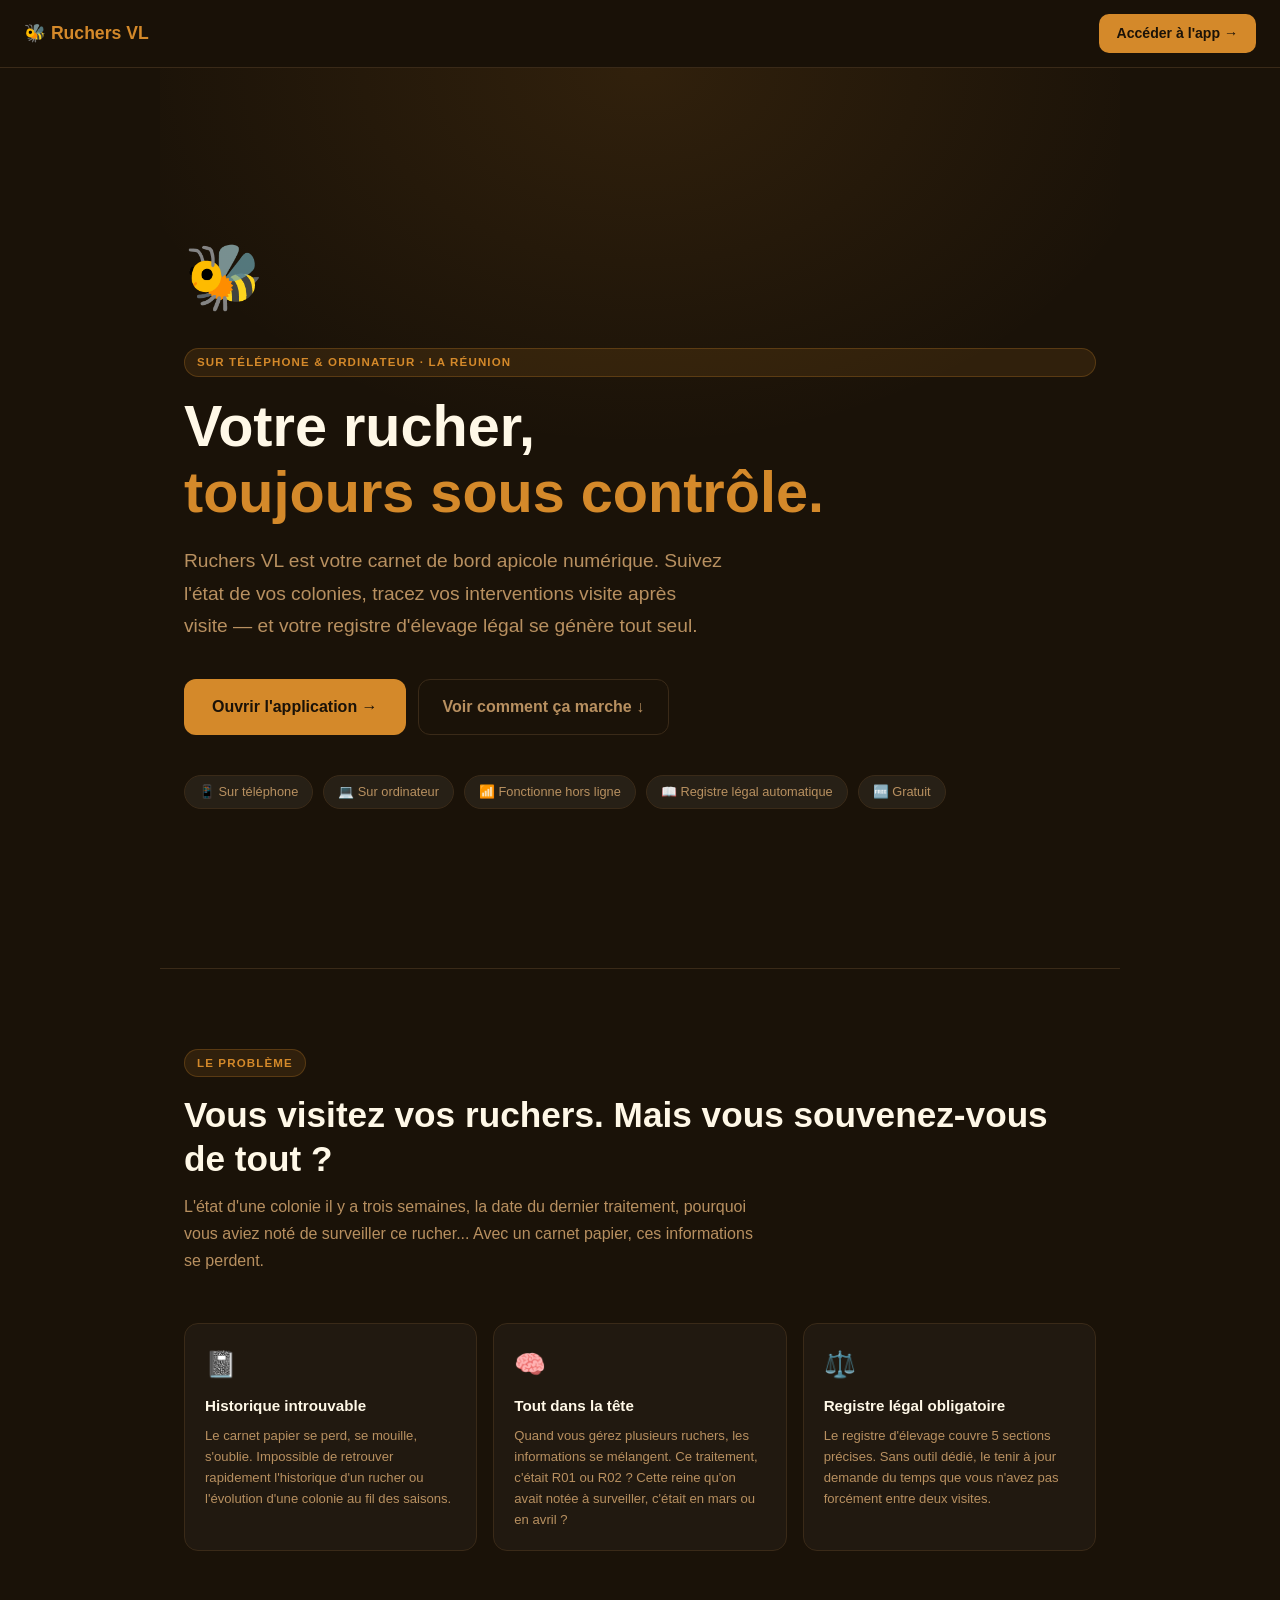
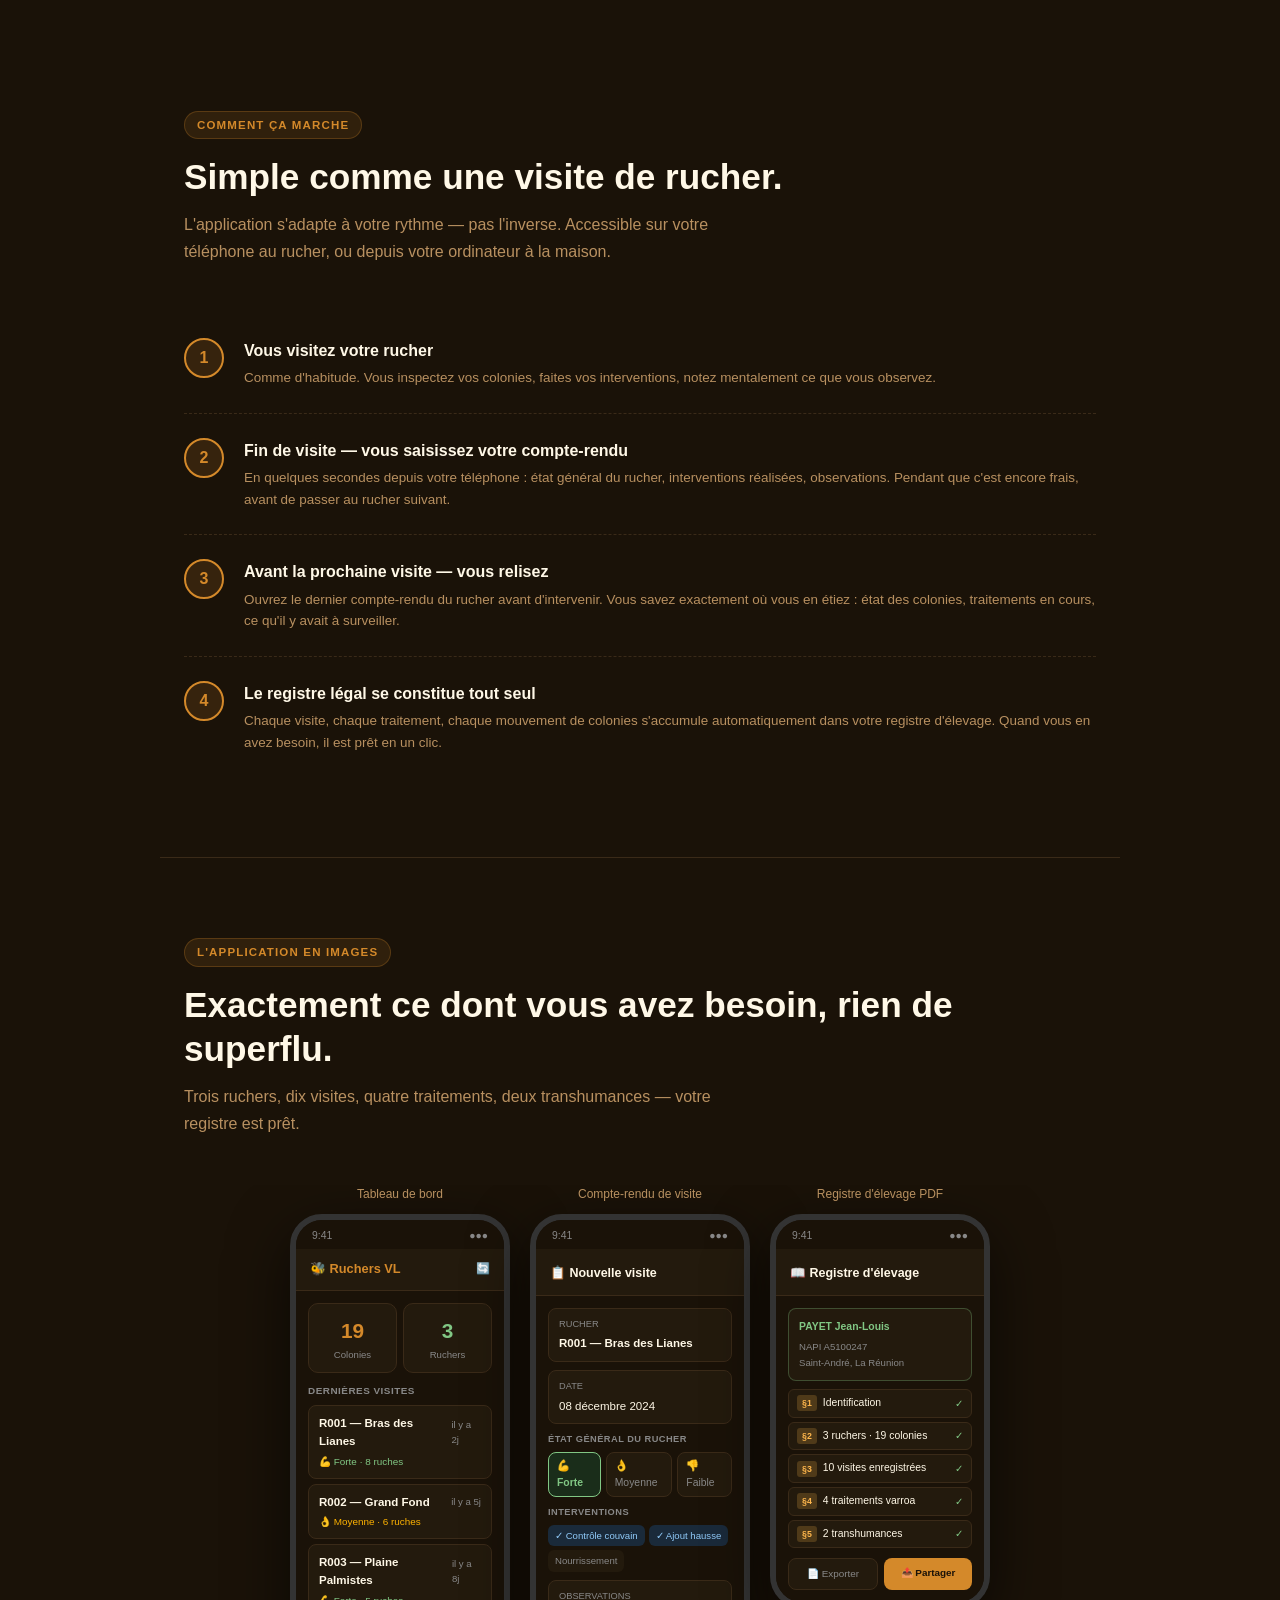
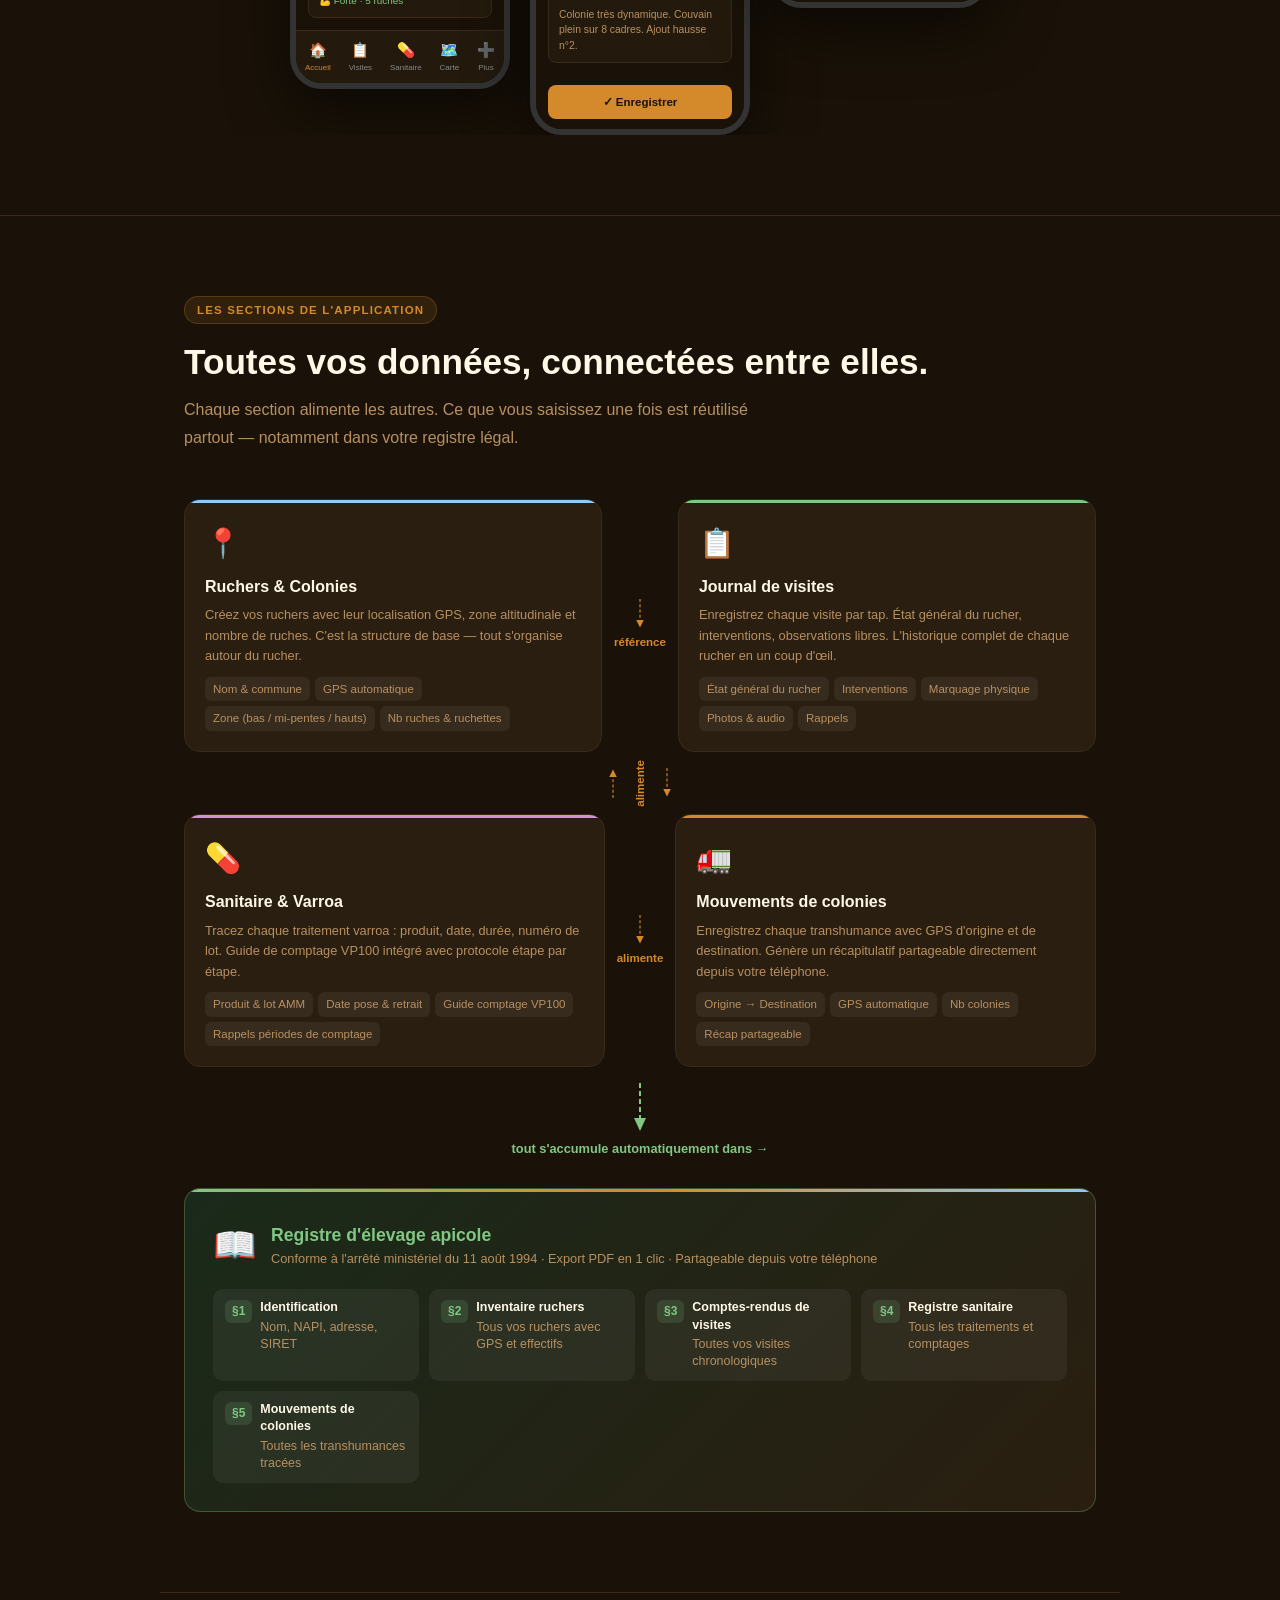
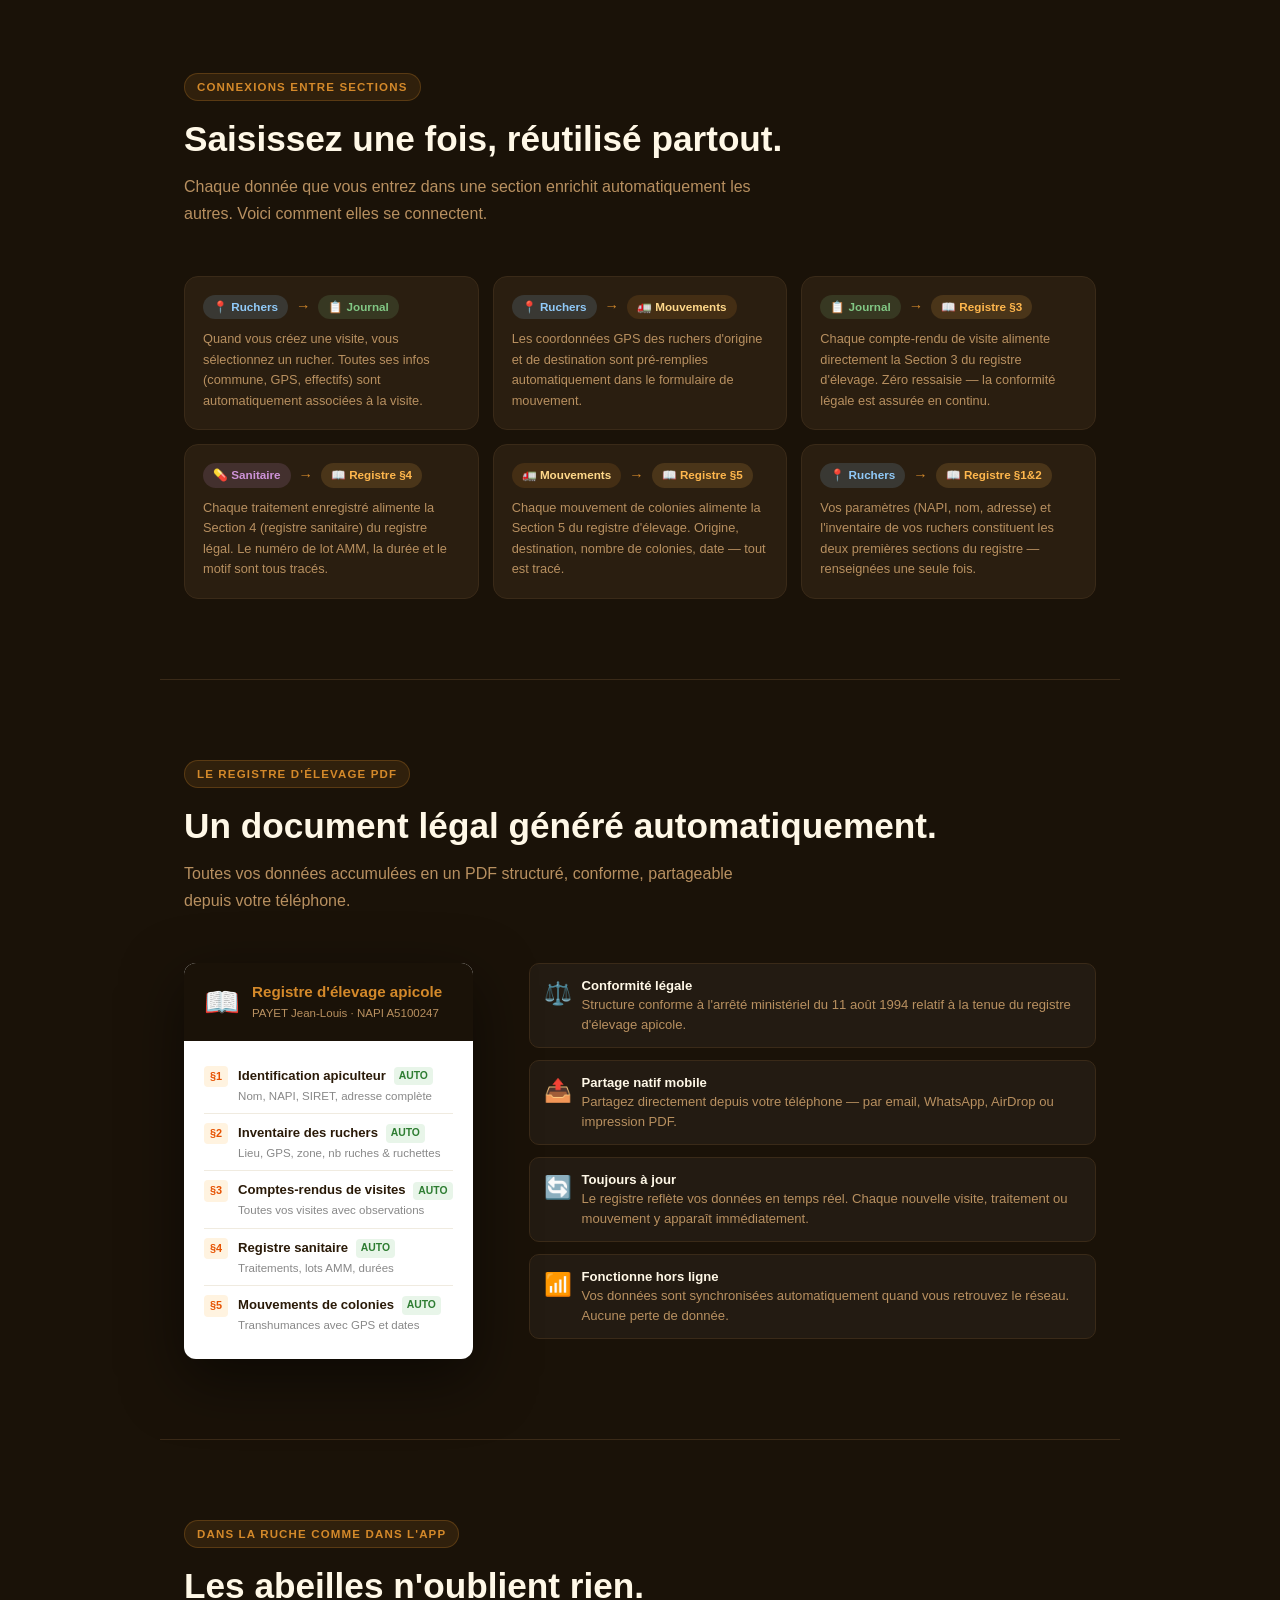
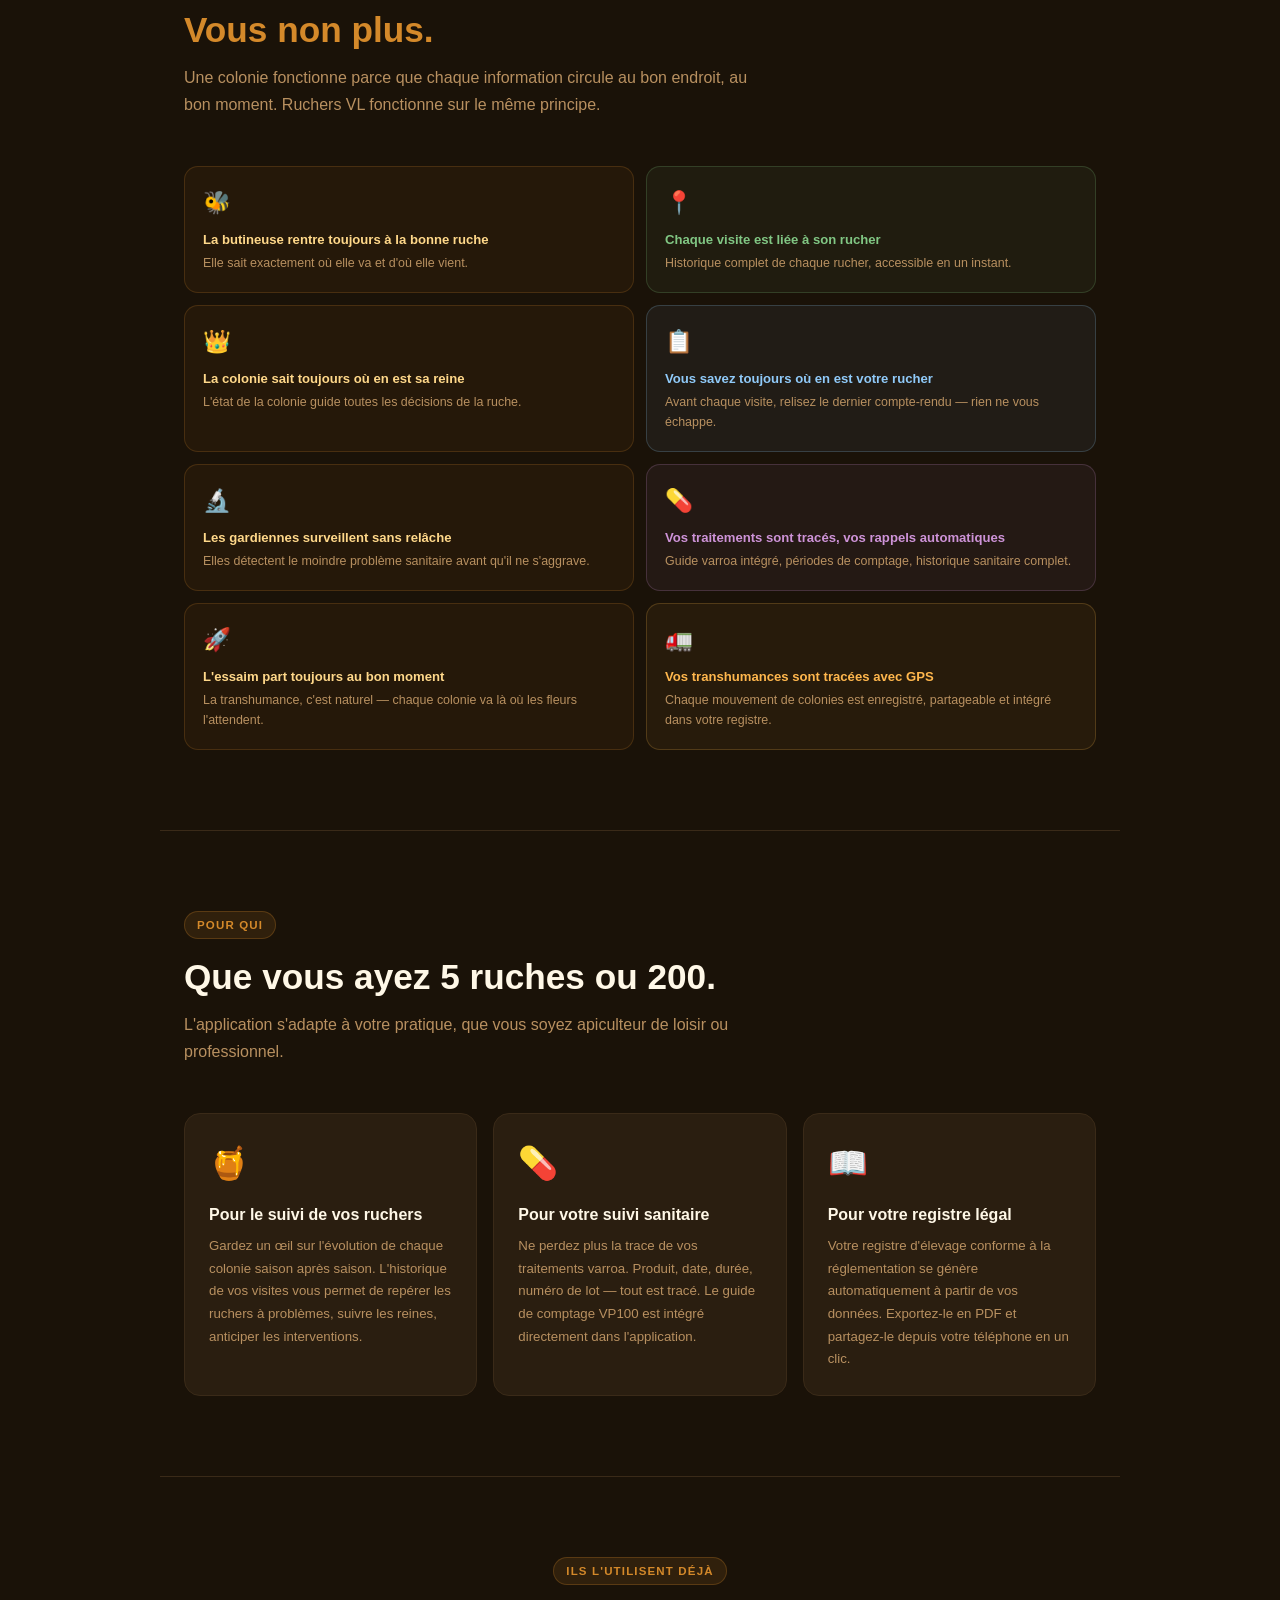
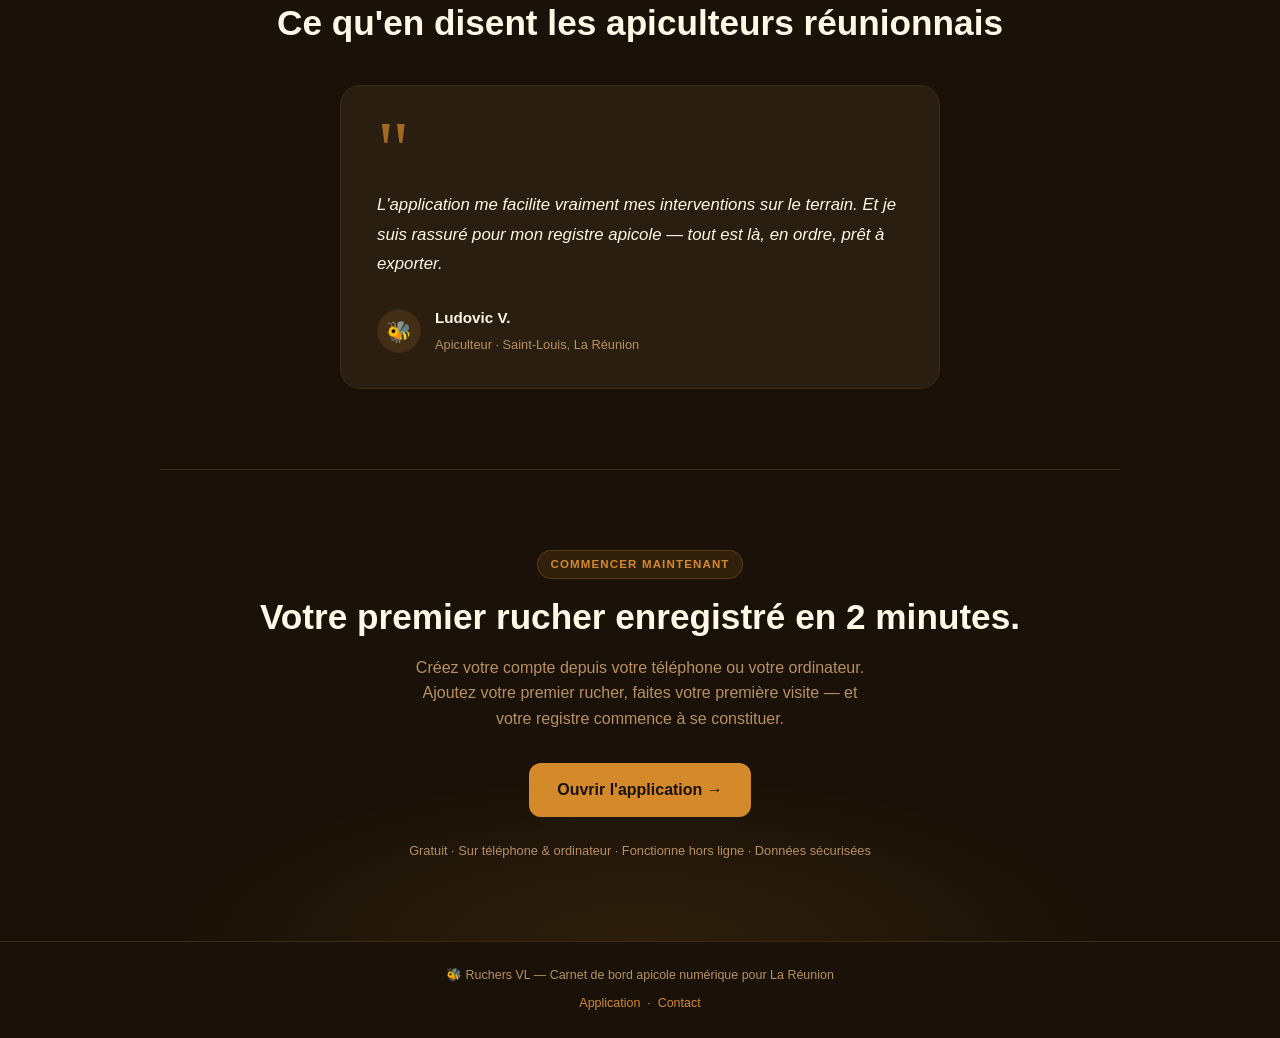
==== commit c49194d4: "feat: landing page — témoignage Ludovic V. + mockups téléphone" ====
--- a/index.html
+++ b/index.html
@@ -335,6 +335,54 @@
   .audience-card .icon { font-size: 2rem; margin-bottom: 12px; }
   .audience-card h3 { font-size: 1rem; font-weight: 800; margin-bottom: 8px; }
   .audience-card p { font-size: 0.83rem; color: var(--soft); line-height: 1.7; }
+
+  /* ── TÉMOIGNAGE ── */
+  #temoignage {
+    border-top: 1px solid var(--border);
+    text-align: center;
+  }
+  #temoignage h2 { margin-bottom: 40px; }
+  .temoignage-card {
+    max-width: 600px;
+    margin: 0 auto;
+    background: var(--card);
+    border: 1px solid var(--border);
+    border-radius: 20px;
+    padding: 40px 36px 32px;
+    position: relative;
+    text-align: left;
+  }
+  .temoignage-quote {
+    font-size: 5rem;
+    line-height: 0.6;
+    color: var(--honey);
+    font-family: Georgia, serif;
+    margin-bottom: 16px;
+    opacity: 0.7;
+  }
+  .temoignage-texte {
+    font-size: 1.05rem;
+    line-height: 1.75;
+    color: var(--text);
+    font-style: italic;
+    margin-bottom: 28px;
+  }
+  .temoignage-auteur {
+    display: flex;
+    align-items: center;
+    gap: 14px;
+  }
+  .temoignage-avatar {
+    width: 44px; height: 44px;
+    background: rgba(212,137,42,0.15);
+    border: 1px solid var(--border);
+    border-radius: 50%;
+    display: flex; align-items: center; justify-content: center;
+    font-size: 1.3rem;
+    flex-shrink: 0;
+  }
+  .temoignage-auteur strong { display: block; font-size: 0.95rem; color: var(--text); }
+  .temoignage-auteur span { font-size: 0.8rem; color: var(--soft); }
 
   /* ── CTA FINAL ── */
   #cta-final {
@@ -462,6 +510,181 @@
   </div>
 </section>
 
+<!-- ── MAQUETTES APP ── -->
+<section id="apercu" style="border-top: 1px solid var(--border);">
+  <div class="label">L'application en images</div>
+  <h2>Exactement ce dont vous avez besoin, rien de superflu.</h2>
+  <p class="sub">Trois ruchers, dix visites, quatre traitements, deux transhumances — votre registre est prêt.</p>
+
+  <div style="display:flex; gap:20px; flex-wrap:wrap; justify-content:center; margin-top:8px; overflow-x:auto;">
+
+    <!-- TÉLÉPHONE 1 — Dashboard -->
+    <div style="flex-shrink:0;">
+      <div style="font-size:0.75rem; color:var(--soft); text-align:center; margin-bottom:10px;">Tableau de bord</div>
+      <div style="width:220px; background:#1A1208; border-radius:32px; border:6px solid #333; overflow:hidden; box-shadow:0 20px 60px rgba(0,0,0,0.6);">
+        <!-- Status bar -->
+        <div style="background:#1A1208; padding:8px 16px 4px; display:flex; justify-content:space-between; align-items:center;">
+          <span style="font-size:0.65rem; color:#888;">9:41</span>
+          <span style="font-size:0.65rem; color:#888;">●●●</span>
+        </div>
+        <!-- Topbar -->
+        <div style="background:#231A0D; padding:10px 14px; display:flex; justify-content:space-between; align-items:center; border-bottom:1px solid #3a2a18;">
+          <span style="font-size:0.8rem; font-weight:700; color:#D4892A;">🐝 Ruchers VL</span>
+          <span style="font-size:0.7rem; color:#888;">🔄</span>
+        </div>
+        <!-- Content -->
+        <div style="padding:12px; background:#1A1208;">
+          <!-- Stats row -->
+          <div style="display:grid; grid-template-columns:1fr 1fr; gap:6px; margin-bottom:10px;">
+            <div style="background:#231A0D; border-radius:10px; padding:10px; text-align:center; border:1px solid #3a2a18;">
+              <div style="font-size:1.3rem; font-weight:800; color:#D4892A;">19</div>
+              <div style="font-size:0.6rem; color:#888;">Colonies</div>
+            </div>
+            <div style="background:#231A0D; border-radius:10px; padding:10px; text-align:center; border:1px solid #3a2a18;">
+              <div style="font-size:1.3rem; font-weight:800; color:#81C784;">3</div>
+              <div style="font-size:0.6rem; color:#888;">Ruchers</div>
+            </div>
+          </div>
+          <!-- Rucher cards -->
+          <div style="font-size:0.62rem; color:#888; margin-bottom:6px; font-weight:600; text-transform:uppercase; letter-spacing:0.05em;">Dernières visites</div>
+          <div style="background:#231A0D; border-radius:8px; padding:8px 10px; margin-bottom:5px; border:1px solid #3a2a18;">
+            <div style="display:flex; justify-content:space-between; align-items:center;">
+              <span style="font-size:0.72rem; font-weight:600; color:#FFF8E7;">R001 — Bras des Lianes</span>
+              <span style="font-size:0.6rem; color:#888;">il y a 2j</span>
+            </div>
+            <div style="font-size:0.62rem; color:#81C784; margin-top:3px;">💪 Forte · 8 ruches</span></div>
+          </div>
+          <div style="background:#231A0D; border-radius:8px; padding:8px 10px; margin-bottom:5px; border:1px solid #3a2a18;">
+            <div style="display:flex; justify-content:space-between; align-items:center;">
+              <span style="font-size:0.72rem; font-weight:600; color:#FFF8E7;">R002 — Grand Fond</span>
+              <span style="font-size:0.6rem; color:#888;">il y a 5j</span>
+            </div>
+            <div style="font-size:0.62rem; color:#FFB300; margin-top:3px;">👌 Moyenne · 6 ruches</span></div>
+          </div>
+          <div style="background:#231A0D; border-radius:8px; padding:8px 10px; border:1px solid #3a2a18;">
+            <div style="display:flex; justify-content:space-between; align-items:center;">
+              <span style="font-size:0.72rem; font-weight:600; color:#FFF8E7;">R003 — Plaine Palmistes</span>
+              <span style="font-size:0.6rem; color:#888;">il y a 8j</span>
+            </div>
+            <div style="font-size:0.62rem; color:#81C784; margin-top:3px;">💪 Forte · 5 ruches</span></div>
+          </div>
+        </div>
+        <!-- Bottom nav -->
+        <div style="background:#231A0D; border-top:1px solid #3a2a18; padding:8px 0; display:flex; justify-content:space-around;">
+          <div style="text-align:center;"><div style="font-size:0.9rem;">🏠</div><div style="font-size:0.5rem; color:#D4892A;">Accueil</div></div>
+          <div style="text-align:center;"><div style="font-size:0.9rem;">📋</div><div style="font-size:0.5rem; color:#888;">Visites</div></div>
+          <div style="text-align:center;"><div style="font-size:0.9rem;">💊</div><div style="font-size:0.5rem; color:#888;">Sanitaire</div></div>
+          <div style="text-align:center;"><div style="font-size:0.9rem;">🗺️</div><div style="font-size:0.5rem; color:#888;">Carte</div></div>
+          <div style="text-align:center;"><div style="font-size:0.9rem;">➕</div><div style="font-size:0.5rem; color:#888;">Plus</div></div>
+        </div>
+      </div>
+    </div>
+
+    <!-- TÉLÉPHONE 2 — Compte-rendu de visite -->
+    <div style="flex-shrink:0;">
+      <div style="font-size:0.75rem; color:var(--soft); text-align:center; margin-bottom:10px;">Compte-rendu de visite</div>
+      <div style="width:220px; background:#1A1208; border-radius:32px; border:6px solid #333; overflow:hidden; box-shadow:0 20px 60px rgba(0,0,0,0.6);">
+        <div style="background:#1A1208; padding:8px 16px 4px; display:flex; justify-content:space-between;">
+          <span style="font-size:0.65rem; color:#888;">9:41</span>
+          <span style="font-size:0.65rem; color:#888;">●●●</span>
+        </div>
+        <div style="background:#231A0D; padding:10px 14px; border-bottom:1px solid #3a2a18;">
+          <span style="font-size:0.78rem; font-weight:700; color:#FFF8E7;">📋 Nouvelle visite</span>
+        </div>
+        <div style="padding:12px; background:#1A1208;">
+          <!-- Date & rucher -->
+          <div style="background:#231A0D; border-radius:8px; padding:8px 10px; margin-bottom:8px; border:1px solid #3a2a18;">
+            <div style="font-size:0.58rem; color:#888; margin-bottom:3px;">RUCHER</div>
+            <div style="font-size:0.72rem; color:#FFF8E7; font-weight:600;">R001 — Bras des Lianes</div>
+          </div>
+          <div style="background:#231A0D; border-radius:8px; padding:8px 10px; margin-bottom:8px; border:1px solid #3a2a18;">
+            <div style="font-size:0.58rem; color:#888; margin-bottom:3px;">DATE</div>
+            <div style="font-size:0.72rem; color:#FFF8E7;">08 décembre 2024</div>
+          </div>
+          <!-- État général -->
+          <div style="font-size:0.58rem; color:#888; margin-bottom:5px; font-weight:600; text-transform:uppercase; letter-spacing:0.05em;">État général du rucher</div>
+          <div style="display:flex; gap:5px; margin-bottom:8px;">
+            <div style="background:#1a2d1a; border:1px solid #81C784; border-radius:8px; padding:5px 8px; font-size:0.65rem; color:#81C784; font-weight:600;">💪 Forte</div>
+            <div style="background:#231A0D; border:1px solid #3a2a18; border-radius:8px; padding:5px 8px; font-size:0.65rem; color:#888;">👌 Moyenne</div>
+            <div style="background:#231A0D; border:1px solid #3a2a18; border-radius:8px; padding:5px 8px; font-size:0.65rem; color:#888;">👎 Faible</div>
+          </div>
+          <!-- Interventions -->
+          <div style="font-size:0.58rem; color:#888; margin-bottom:5px; font-weight:600; text-transform:uppercase; letter-spacing:0.05em;">Interventions</div>
+          <div style="display:flex; flex-wrap:wrap; gap:4px; margin-bottom:8px;">
+            <div style="background:#1a2a3a; border-radius:6px; padding:3px 7px; font-size:0.6rem; color:#90CAF9;">✓ Contrôle couvain</div>
+            <div style="background:#1a2a3a; border-radius:6px; padding:3px 7px; font-size:0.6rem; color:#90CAF9;">✓ Ajout hausse</div>
+            <div style="background:#231A0D; border-radius:6px; padding:3px 7px; font-size:0.6rem; color:#888;">Nourrissement</div>
+          </div>
+          <!-- Obs -->
+          <div style="background:#231A0D; border-radius:8px; padding:8px 10px; border:1px solid #3a2a18;">
+            <div style="font-size:0.58rem; color:#888; margin-bottom:3px;">OBSERVATIONS</div>
+            <div style="font-size:0.65rem; color:#b89060; line-height:1.5;">Colonie très dynamique. Couvain plein sur 8 cadres. Ajout hausse n°2.</div>
+          </div>
+        </div>
+        <div style="padding:10px 12px; background:#1A1208;">
+          <div style="background:#D4892A; border-radius:8px; padding:8px; text-align:center; font-size:0.72rem; font-weight:700; color:#1A1208;">✓ Enregistrer</div>
+        </div>
+      </div>
+    </div>
+
+    <!-- TÉLÉPHONE 3 — Registre PDF -->
+    <div style="flex-shrink:0;">
+      <div style="font-size:0.75rem; color:var(--soft); text-align:center; margin-bottom:10px;">Registre d'élevage PDF</div>
+      <div style="width:220px; background:#1A1208; border-radius:32px; border:6px solid #333; overflow:hidden; box-shadow:0 20px 60px rgba(0,0,0,0.6);">
+        <div style="background:#1A1208; padding:8px 16px 4px; display:flex; justify-content:space-between;">
+          <span style="font-size:0.65rem; color:#888;">9:41</span>
+          <span style="font-size:0.65rem; color:#888;">●●●</span>
+        </div>
+        <div style="background:#231A0D; padding:10px 14px; border-bottom:1px solid #3a2a18;">
+          <span style="font-size:0.78rem; font-weight:700; color:#FFF8E7;">📖 Registre d'élevage</span>
+        </div>
+        <div style="padding:12px; background:#1A1208;">
+          <!-- Header registre -->
+          <div style="background:#231A0D; border-radius:8px; padding:10px; margin-bottom:8px; border:1px solid rgba(129,199,132,0.3);">
+            <div style="font-size:0.65rem; font-weight:700; color:#81C784; margin-bottom:4px;">PAYET Jean-Louis</div>
+            <div style="font-size:0.6rem; color:#888;">NAPI A5100247</div>
+            <div style="font-size:0.6rem; color:#888;">Saint-André, La Réunion</div>
+          </div>
+          <!-- Sections -->
+          <div style="display:flex; flex-direction:column; gap:4px; margin-bottom:10px;">
+            <div style="display:flex; align-items:center; gap:6px; padding:5px 8px; background:#231A0D; border-radius:6px; border:1px solid #3a2a18;">
+              <span style="background:rgba(255,183,77,0.2); color:#FFB74D; font-size:0.55rem; font-weight:700; padding:1px 5px; border-radius:3px;">§1</span>
+              <span style="font-size:0.65rem; color:#FFF8E7;">Identification</span>
+              <span style="margin-left:auto; font-size:0.6rem; color:#81C784;">✓</span>
+            </div>
+            <div style="display:flex; align-items:center; gap:6px; padding:5px 8px; background:#231A0D; border-radius:6px; border:1px solid #3a2a18;">
+              <span style="background:rgba(255,183,77,0.2); color:#FFB74D; font-size:0.55rem; font-weight:700; padding:1px 5px; border-radius:3px;">§2</span>
+              <span style="font-size:0.65rem; color:#FFF8E7;">3 ruchers · 19 colonies</span>
+              <span style="margin-left:auto; font-size:0.6rem; color:#81C784;">✓</span>
+            </div>
+            <div style="display:flex; align-items:center; gap:6px; padding:5px 8px; background:#231A0D; border-radius:6px; border:1px solid #3a2a18;">
+              <span style="background:rgba(255,183,77,0.2); color:#FFB74D; font-size:0.55rem; font-weight:700; padding:1px 5px; border-radius:3px;">§3</span>
+              <span style="font-size:0.65rem; color:#FFF8E7;">10 visites enregistrées</span>
+              <span style="margin-left:auto; font-size:0.6rem; color:#81C784;">✓</span>
+            </div>
+            <div style="display:flex; align-items:center; gap:6px; padding:5px 8px; background:#231A0D; border-radius:6px; border:1px solid #3a2a18;">
+              <span style="background:rgba(255,183,77,0.2); color:#FFB74D; font-size:0.55rem; font-weight:700; padding:1px 5px; border-radius:3px;">§4</span>
+              <span style="font-size:0.65rem; color:#FFF8E7;">4 traitements varroa</span>
+              <span style="margin-left:auto; font-size:0.6rem; color:#81C784;">✓</span>
+            </div>
+            <div style="display:flex; align-items:center; gap:6px; padding:5px 8px; background:#231A0D; border-radius:6px; border:1px solid #3a2a18;">
+              <span style="background:rgba(255,183,77,0.2); color:#FFB74D; font-size:0.55rem; font-weight:700; padding:1px 5px; border-radius:3px;">§5</span>
+              <span style="font-size:0.65rem; color:#FFF8E7;">2 transhumances</span>
+              <span style="margin-left:auto; font-size:0.6rem; color:#81C784;">✓</span>
+            </div>
+          </div>
+          <!-- Boutons -->
+          <div style="display:flex; gap:6px;">
+            <div style="flex:1; background:#231A0D; border:1px solid #3a2a18; border-radius:8px; padding:7px; text-align:center; font-size:0.62rem; color:#888;">📄 Exporter</div>
+            <div style="flex:1; background:#D4892A; border-radius:8px; padding:7px; text-align:center; font-size:0.62rem; font-weight:700; color:#1A1208;">📤 Partager</div>
+          </div>
+        </div>
+      </div>
+    </div>
+
+  </div>
+</section>
+
 <!-- ── SECTIONS DE L'APP ── -->
 <div class="section-full" id="sections-app" style="border-top: 1px solid var(--border); padding: 80px 0;">
   <div class="inner">
@@ -833,6 +1056,23 @@
   </div>
 </section>
 
+<!-- ── TÉMOIGNAGE ── -->
+<section id="temoignage">
+  <div class="label">Ils l'utilisent déjà</div>
+  <h2>Ce qu'en disent les apiculteurs réunionnais</h2>
+  <div class="temoignage-card">
+    <div class="temoignage-quote">"</div>
+    <p class="temoignage-texte">L'application me facilite vraiment mes interventions sur le terrain. Et je suis rassuré pour mon registre apicole — tout est là, en ordre, prêt à exporter.</p>
+    <div class="temoignage-auteur">
+      <div class="temoignage-avatar">🐝</div>
+      <div>
+        <strong>Ludovic V.</strong>
+        <span>Apiculteur · Saint-Louis, La Réunion</span>
+      </div>
+    </div>
+  </div>
+</section>
+
 <!-- ── CTA FINAL ── -->
 <section id="cta-final">
   <div class="label">Commencer maintenant</div>
